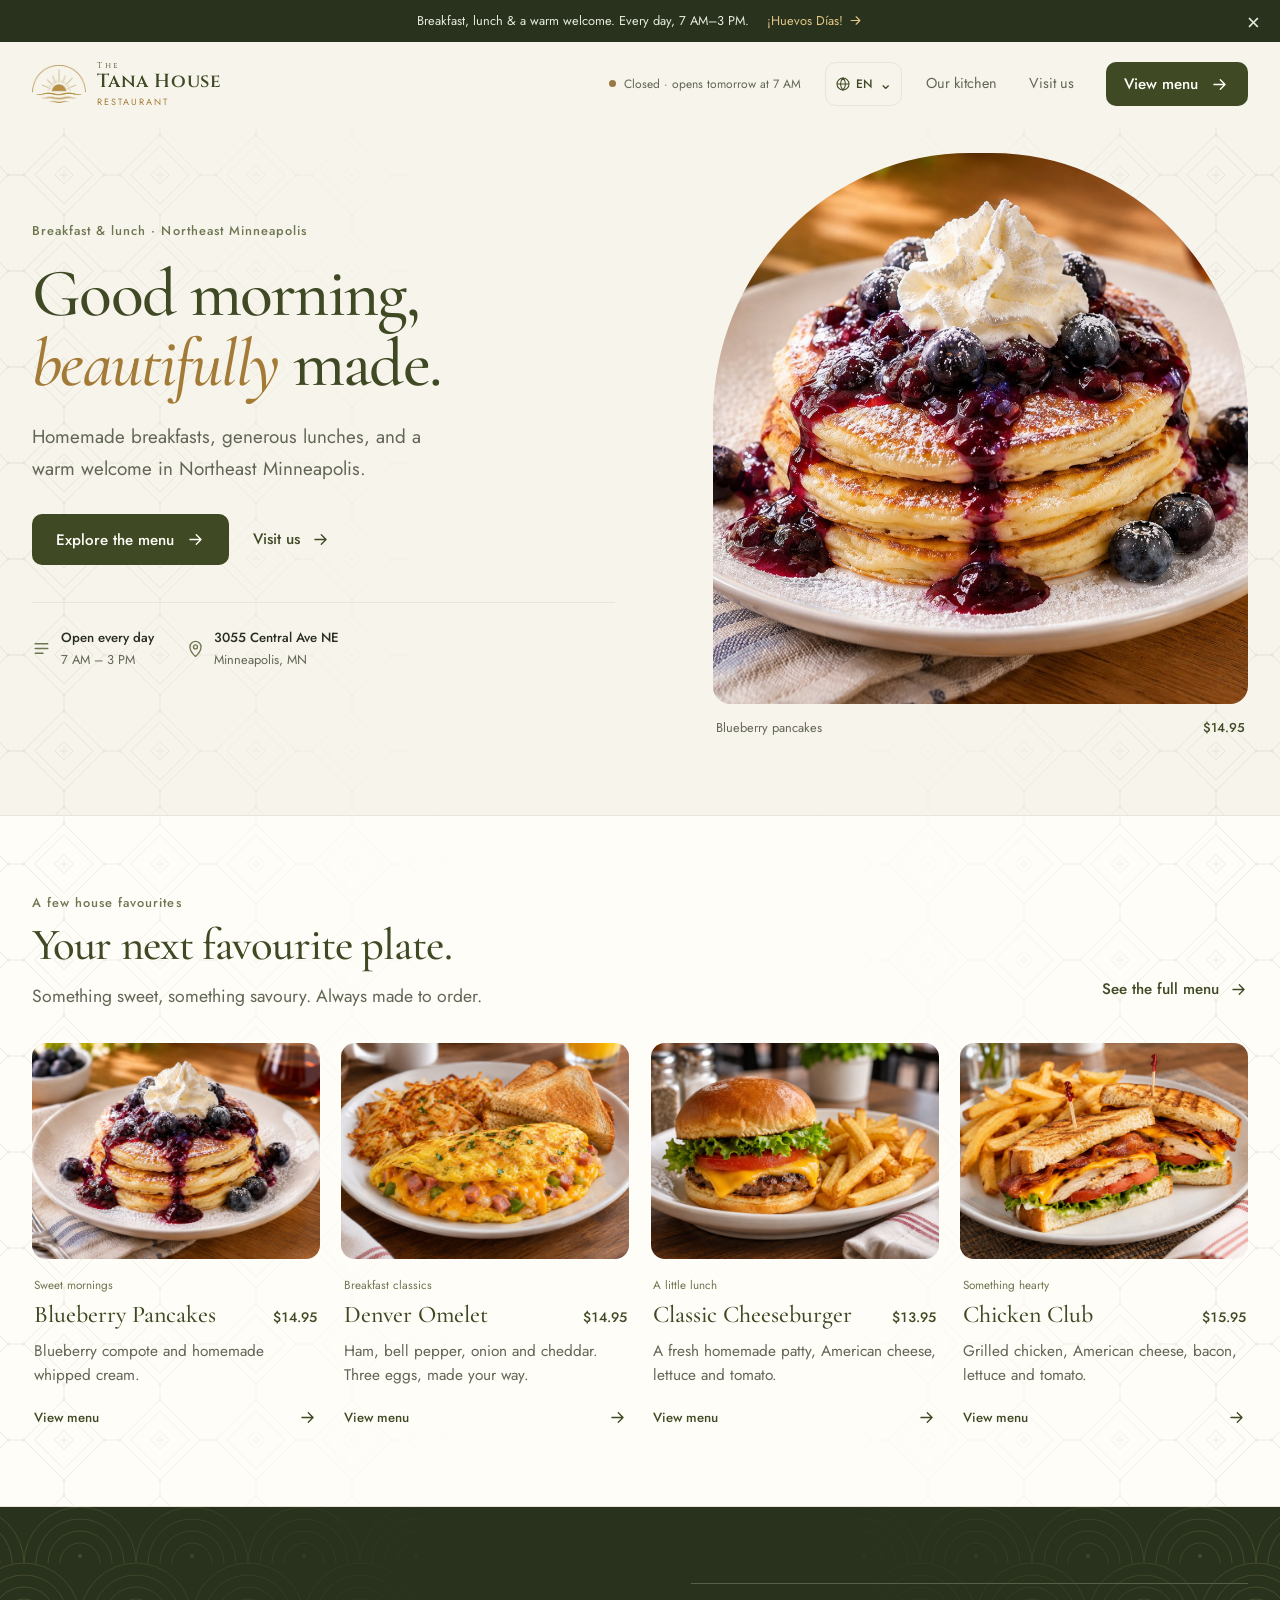
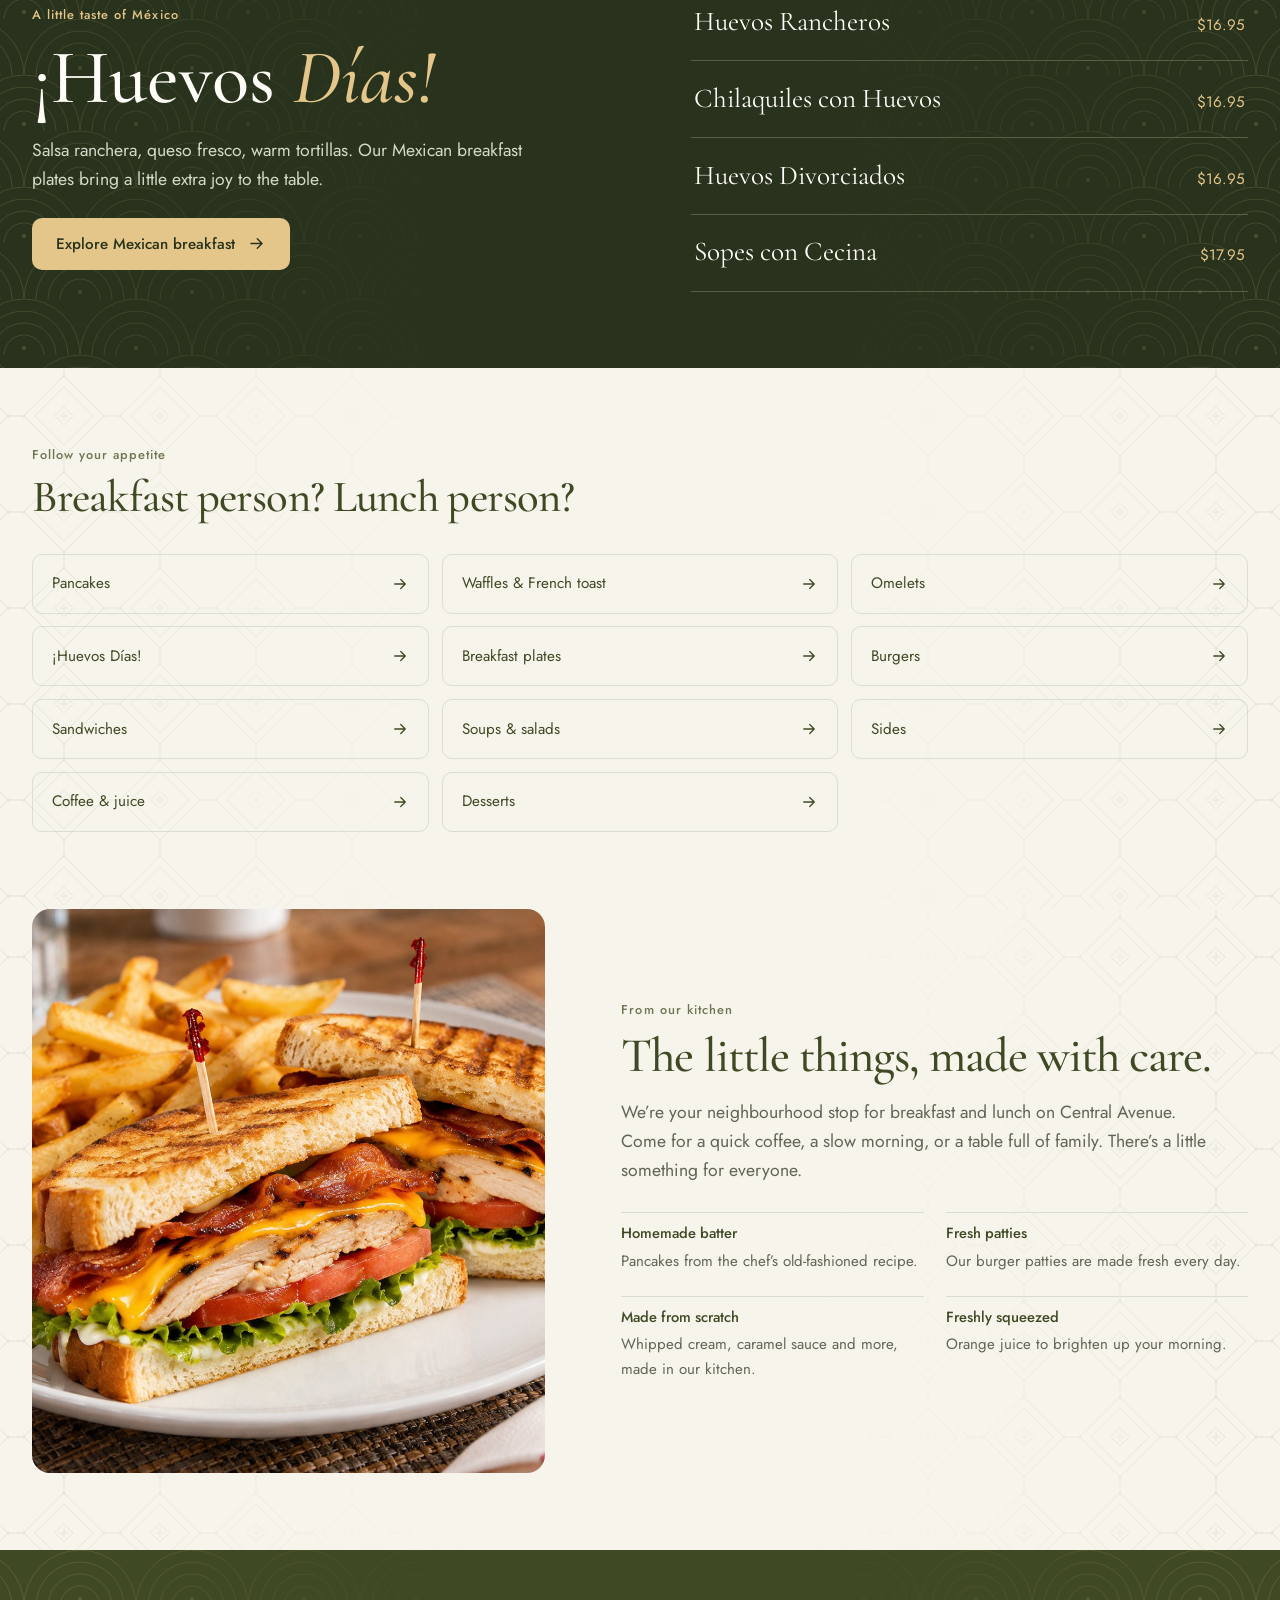
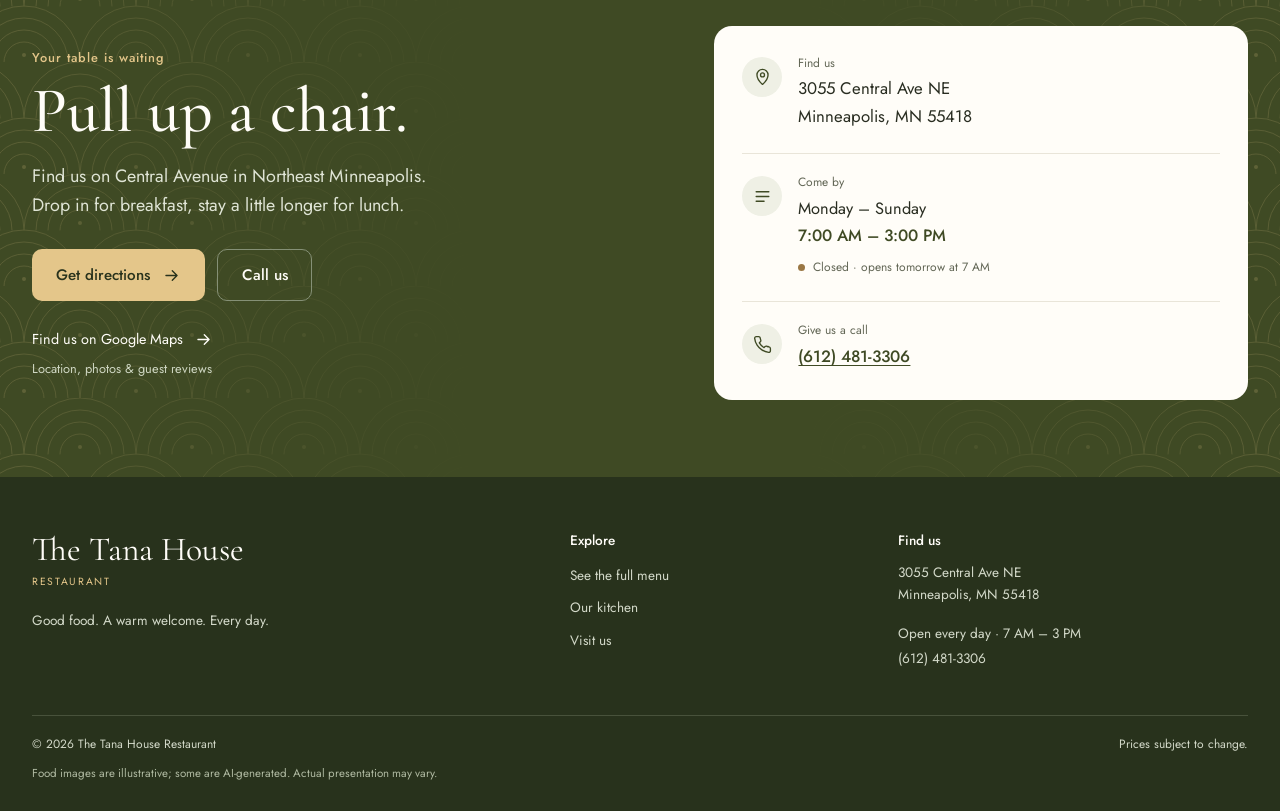
==== index.html @ eefc1eab "Initial TANA House website" ====
<!DOCTYPE html>
<html lang="en">
<head>
  <meta charset="UTF-8">
  <meta name="viewport" content="width=device-width, initial-scale=1, viewport-fit=cover">
  <title>The Tana House | Restaurant — Breakfast &amp; Lunch</title>
  <meta name="description" content="The Tana House is a breakfast and lunch restaurant at 3055 Central Ave NE, Minneapolis, open daily 7 AM–3 PM: classic pancakes, omelets, Mexican breakfast, handcrafted burgers, sandwiches, soups and desserts.">
  <meta name="theme-color" content="#3F4A24">
  <link rel="icon" href="assets/img/logo-emblem.png" type="image/png">
  <link rel="preconnect" href="https://fonts.googleapis.com">
  <link rel="preconnect" href="https://fonts.gstatic.com" crossorigin>
  <link href="https://fonts.googleapis.com/css2?family=Cinzel:wght@500;600&family=Cormorant+Garamond:ital,wght@0,500;0,600;1,500&family=Jost:wght@400;500;600&family=Noto+Sans+Ethiopic:wght@400;500;600&family=Noto+Serif+Ethiopic:wght@500;600&display=swap" rel="stylesheet">
  <link rel="stylesheet" href="assets/css/styles.css">
  <link rel="stylesheet" href="assets/css/languages.css">
  <link rel="stylesheet" href="assets/css/responsive.css">
  <link rel="alternate" hreflang="en" href="index.html">
  <link rel="alternate" hreflang="es" href="index-es.html">
  <link rel="alternate" hreflang="am" href="index-am.html">
  <link rel="alternate" hreflang="so" href="index-so.html">
  <link rel="alternate" hreflang="vi" href="index-vi.html">
  <link rel="alternate" hreflang="x-default" href="index.html">
  <script type="application/ld+json">
{
 "@context": "https://schema.org",
 "@type": "Restaurant",
 "name": "The Tana House",
 "description": "Breakfast and lunch restaurant in Northeast Minneapolis: pancakes, omelets, Mexican breakfast, burgers, sandwiches, soups and desserts.",
 "address": {
  "@type": "PostalAddress",
  "streetAddress": "3055 Central Ave NE",
  "addressLocality": "Minneapolis",
  "addressRegion": "MN",
  "postalCode": "55418",
  "addressCountry": "US"
 },
 "openingHoursSpecification": [
  {
   "@type": "OpeningHoursSpecification",
   "dayOfWeek": [
    "Monday",
    "Tuesday",
    "Wednesday",
    "Thursday",
    "Friday",
    "Saturday",
    "Sunday"
   ],
   "opens": "07:00",
   "closes": "15:00"
  }
 ],
 "servesCuisine": [
  "Breakfast",
  "Brunch",
  "American",
  "Mexican"
 ],
 "priceRange": "$$",
 "telephone": "+16124813306",
 "hasMenu": "menu.html",
 "image": "assets/img/logo.png"
}
  </script>
</head>
<body>
  <a class="skip-link" href="#main">Skip to content</a>
  <div class="special-banner" hidden><span class="special-text"></span><a href="menu.html#huevos">¡Huevos Días! <svg viewBox="0 0 24 24" fill="none" stroke="currentColor" stroke-width="1.7" stroke-linecap="round" stroke-linejoin="round" aria-hidden="true"><path d="M5 12h14M13 6l6 6-6 6"/></svg></a><button class="special-close" type="button" aria-label="Dismiss announcement">×</button></div>
  <header class="site-header">
    <nav class="nav wrap" aria-label="Main navigation">
      <a class="brand" href="index.html" aria-label="The Tana House — home">
        <img src="assets/img/logo-emblem.png" alt="" width="62" height="43">
        <span class="brand-text"><span class="brand-the">The</span><span class="brand-name">Tana House</span><span class="brand-sub">Restaurant</span></span>
      </a>
      <span class="open-status nav-status" hidden><i aria-hidden="true"></i><span class="open-text"></span></span>
      <details class="language-picker"><summary aria-label="Choose language"><svg viewBox="0 0 24 24" fill="none" stroke="currentColor" stroke-width="1.6" aria-hidden="true"><circle cx="12" cy="12" r="9"/><path d="M3 12h18M12 3c5 5 5 13 0 18-5-5-5-13 0-18z"/></svg><span>EN</span><span class="language-chevron" aria-hidden="true">⌄</span></summary><div class="language-options"><a class="lang-switch" href="index.html" lang="en" hreflang="en" aria-current="page">English<span aria-hidden="true">✓</span></a><a class="lang-switch" href="index-es.html" lang="es" hreflang="es">Español</a><a class="lang-switch" href="index-am.html" lang="am" hreflang="am">አማርኛ</a><a class="lang-switch" href="index-so.html" lang="so" hreflang="so">Soomaali</a><a class="lang-switch" href="index-vi.html" lang="vi" hreflang="vi">Tiếng Việt</a></div></details>
      <button class="nav-toggle" type="button" aria-label="Open navigation" aria-expanded="false" aria-controls="nav-links"><span></span><span></span><span></span></button>
      <ul class="nav-links" id="nav-links">
        <li><a href="index.html#story">Our kitchen</a></li>
        <li><a href="index.html#visit">Visit us</a></li>
        <li><a class="btn btn-primary" href="menu.html">View menu <svg viewBox="0 0 24 24" fill="none" stroke="currentColor" stroke-width="1.7" stroke-linecap="round" stroke-linejoin="round" aria-hidden="true"><path d="M5 12h14M13 6l6 6-6 6"/></svg></a></li>
      </ul>
    </nav>
  </header>

  <main id="main">
    <section class="hero">
      <div class="wrap hero-grid">
        <div class="hero-copy">
          <span class="eyebrow">Breakfast &amp; lunch · Northeast Minneapolis</span>
          <h1><span data-time-greeting>Good morning</span>, <em>beautifully</em> made.</h1>
          <p class="hero-lead">Homemade breakfasts, generous lunches, and a warm welcome in Northeast Minneapolis.</p>
          <div class="hero-actions"><a class="btn btn-primary" href="menu.html">Explore the menu <svg viewBox="0 0 24 24" fill="none" stroke="currentColor" stroke-width="1.7" stroke-linecap="round" stroke-linejoin="round" aria-hidden="true"><path d="M5 12h14M13 6l6 6-6 6"/></svg></a><a class="text-link" href="#visit">Visit us <svg viewBox="0 0 24 24" fill="none" stroke="currentColor" stroke-width="1.7" stroke-linecap="round" stroke-linejoin="round" aria-hidden="true"><path d="M5 12h14M13 6l6 6-6 6"/></svg></a></div>
          <div class="hero-meta"><div><svg viewBox="0 0 24 24" fill="none" stroke="currentColor" stroke-width="1.7" stroke-linecap="round" stroke-linejoin="round" aria-hidden="true"><path d="M4 6h16M4 12h16M4 18h10"/></svg><p><strong>Open every day</strong><span>7 AM – 3 PM</span></p></div><div><svg viewBox="0 0 24 24" fill="none" stroke="currentColor" stroke-width="1.7" stroke-linecap="round" stroke-linejoin="round" aria-hidden="true"><path d="M12 22s-7-6.2-7-12a7 7 0 0 1 14 0c0 5.8-7 12-7 12z"/><circle cx="12" cy="10" r="2.5"/></svg><p><strong>3055 Central Ave NE</strong><span>Minneapolis, MN</span></p></div></div>
        </div>
        <figure class="hero-art"><div class="photo arch"><img src="assets/img/photos/hero.jpg" alt="Blueberry pancakes with compote and whipped cream" width="1400" height="1050" fetchpriority="high" decoding="async"></div><figcaption><span>Blueberry pancakes</span><span>$14.95</span></figcaption></figure>
      </div>
    </section>

    <section class="section favourites" id="favourites">
      <div class="wrap">
        <div class="section-heading"><div><span class="eyebrow">A few house favourites</span><h2>Your next favourite plate.</h2><p>Something sweet, something savoury. Always made to order.</p></div><a class="text-link" href="menu.html">See the full menu <svg viewBox="0 0 24 24" fill="none" stroke="currentColor" stroke-width="1.7" stroke-linecap="round" stroke-linejoin="round" aria-hidden="true"><path d="M5 12h14M13 6l6 6-6 6"/></svg></a></div>
        <div class="fav-grid">
          <a class="fav-card" href="menu.html#pancakes">
            <div class="photo"><img src="assets/img/photos/pancakes.jpg" alt="Blueberry Pancakes" width="1400" height="1050" loading="lazy" decoding="async"></div>
            <div class="fav-body"><span class="card-label">Sweet mornings</span><div class="fav-title"><h3>Blueberry Pancakes</h3><span class="price">$14.95</span></div><p>Blueberry compote and homemade whipped cream.</p><span class="card-link">View menu <svg viewBox="0 0 24 24" fill="none" stroke="currentColor" stroke-width="1.7" stroke-linecap="round" stroke-linejoin="round" aria-hidden="true"><path d="M5 12h14M13 6l6 6-6 6"/></svg></span></div>
          </a>
          <a class="fav-card" href="menu.html#omelets">
            <div class="photo"><img src="assets/img/photos/omelets.jpg" alt="Denver Omelet" width="1400" height="1050" loading="lazy" decoding="async"></div>
            <div class="fav-body"><span class="card-label">Breakfast classics</span><div class="fav-title"><h3>Denver Omelet</h3><span class="price">$14.95</span></div><p>Ham, bell pepper, onion and cheddar. Three eggs, made your way.</p><span class="card-link">View menu <svg viewBox="0 0 24 24" fill="none" stroke="currentColor" stroke-width="1.7" stroke-linecap="round" stroke-linejoin="round" aria-hidden="true"><path d="M5 12h14M13 6l6 6-6 6"/></svg></span></div>
          </a>
          <a class="fav-card" href="menu.html#burgers">
            <div class="photo"><img src="assets/img/photos/burgers.jpg" alt="Classic Cheeseburger" width="1400" height="1050" loading="lazy" decoding="async"></div>
            <div class="fav-body"><span class="card-label">A little lunch</span><div class="fav-title"><h3>Classic Cheeseburger</h3><span class="price">$13.95</span></div><p>A fresh homemade patty, American cheese, lettuce and tomato.</p><span class="card-link">View menu <svg viewBox="0 0 24 24" fill="none" stroke="currentColor" stroke-width="1.7" stroke-linecap="round" stroke-linejoin="round" aria-hidden="true"><path d="M5 12h14M13 6l6 6-6 6"/></svg></span></div>
          </a>
          <a class="fav-card" href="menu.html#sandwiches">
            <div class="photo"><img src="assets/img/photos/sandwiches.jpg" alt="Chicken Club" width="1400" height="1050" loading="lazy" decoding="async"></div>
            <div class="fav-body"><span class="card-label">Something hearty</span><div class="fav-title"><h3>Chicken Club</h3><span class="price">$15.95</span></div><p>Grilled chicken, American cheese, bacon, lettuce and tomato.</p><span class="card-link">View menu <svg viewBox="0 0 24 24" fill="none" stroke="currentColor" stroke-width="1.7" stroke-linecap="round" stroke-linejoin="round" aria-hidden="true"><path d="M5 12h14M13 6l6 6-6 6"/></svg></span></div>
          </a>
        </div>
      </div>
    </section>

    <section class="feature" aria-labelledby="mex-heading"><div class="wrap feature-grid">
      <div class="feature-copy"><span class="eyebrow">A little taste of México</span><h2 id="mex-heading">¡Huevos <em>Días!</em></h2><p>Salsa ranchera, queso fresco, warm tortillas. Our Mexican breakfast plates bring a little extra joy to the table.</p><a class="btn btn-gold" href="menu.html#huevos">Explore Mexican breakfast <svg viewBox="0 0 24 24" fill="none" stroke="currentColor" stroke-width="1.7" stroke-linecap="round" stroke-linejoin="round" aria-hidden="true"><path d="M5 12h14M13 6l6 6-6 6"/></svg></a></div>
      <ul class="feature-list"><li><a href="menu.html#huevos"><span>Huevos Rancheros</span><span>$16.95</span></a></li><li><a href="menu.html#huevos"><span>Chilaquiles con Huevos</span><span>$16.95</span></a></li><li><a href="menu.html#huevos"><span>Huevos Divorciados</span><span>$16.95</span></a></li><li><a href="menu.html#huevos"><span>Sopes con Cecina</span><span>$17.95</span></a></li></ul>
    </div></section>

    <section class="section categories"><div class="wrap"><div class="section-heading"><div><span class="eyebrow">Follow your appetite</span><h2>Breakfast person? Lunch person?</h2></div></div><div class="category-links">
          <a href="menu.html#pancakes">Pancakes <svg viewBox="0 0 24 24" fill="none" stroke="currentColor" stroke-width="1.7" stroke-linecap="round" stroke-linejoin="round" aria-hidden="true"><path d="M5 12h14M13 6l6 6-6 6"/></svg></a>
          <a href="menu.html#waffles">Waffles &amp; French toast <svg viewBox="0 0 24 24" fill="none" stroke="currentColor" stroke-width="1.7" stroke-linecap="round" stroke-linejoin="round" aria-hidden="true"><path d="M5 12h14M13 6l6 6-6 6"/></svg></a>
          <a href="menu.html#omelets">Omelets <svg viewBox="0 0 24 24" fill="none" stroke="currentColor" stroke-width="1.7" stroke-linecap="round" stroke-linejoin="round" aria-hidden="true"><path d="M5 12h14M13 6l6 6-6 6"/></svg></a>
          <a href="menu.html#huevos">¡Huevos Días! <svg viewBox="0 0 24 24" fill="none" stroke="currentColor" stroke-width="1.7" stroke-linecap="round" stroke-linejoin="round" aria-hidden="true"><path d="M5 12h14M13 6l6 6-6 6"/></svg></a>
          <a href="menu.html#plates">Breakfast plates <svg viewBox="0 0 24 24" fill="none" stroke="currentColor" stroke-width="1.7" stroke-linecap="round" stroke-linejoin="round" aria-hidden="true"><path d="M5 12h14M13 6l6 6-6 6"/></svg></a>
          <a href="menu.html#burgers">Burgers <svg viewBox="0 0 24 24" fill="none" stroke="currentColor" stroke-width="1.7" stroke-linecap="round" stroke-linejoin="round" aria-hidden="true"><path d="M5 12h14M13 6l6 6-6 6"/></svg></a>
          <a href="menu.html#sandwiches">Sandwiches <svg viewBox="0 0 24 24" fill="none" stroke="currentColor" stroke-width="1.7" stroke-linecap="round" stroke-linejoin="round" aria-hidden="true"><path d="M5 12h14M13 6l6 6-6 6"/></svg></a>
          <a href="menu.html#soups">Soups &amp; salads <svg viewBox="0 0 24 24" fill="none" stroke="currentColor" stroke-width="1.7" stroke-linecap="round" stroke-linejoin="round" aria-hidden="true"><path d="M5 12h14M13 6l6 6-6 6"/></svg></a>
          <a href="menu.html#sides">Sides <svg viewBox="0 0 24 24" fill="none" stroke="currentColor" stroke-width="1.7" stroke-linecap="round" stroke-linejoin="round" aria-hidden="true"><path d="M5 12h14M13 6l6 6-6 6"/></svg></a>
          <a href="menu.html#drinks">Coffee &amp; juice <svg viewBox="0 0 24 24" fill="none" stroke="currentColor" stroke-width="1.7" stroke-linecap="round" stroke-linejoin="round" aria-hidden="true"><path d="M5 12h14M13 6l6 6-6 6"/></svg></a>
          <a href="menu.html#desserts">Desserts <svg viewBox="0 0 24 24" fill="none" stroke="currentColor" stroke-width="1.7" stroke-linecap="round" stroke-linejoin="round" aria-hidden="true"><path d="M5 12h14M13 6l6 6-6 6"/></svg></a>
    </div></div></section>

    <section class="section story-section" id="story"><div class="wrap story-grid">
      <div class="story-art photo"><img src="assets/img/photos/sandwiches.jpg" alt="Grilled chicken club sandwich with bacon, lettuce and tomato" width="1400" height="1050" loading="lazy" decoding="async"></div>
      <div class="story"><span class="eyebrow">From our kitchen</span><h2>The little things, made with care.</h2><p class="story-lead">We’re your neighbourhood stop for breakfast and lunch on Central Avenue. Come for a quick coffee, a slow morning, or a table full of family. There’s a little something for everyone.</p><div class="story-points"><div><h3>Homemade batter</h3><p>Pancakes from the chef’s old-fashioned recipe.</p></div>
<div><h3>Fresh patties</h3><p>Our burger patties are made fresh every day.</p></div>
<div><h3>Made from scratch</h3><p>Whipped cream, caramel sauce and more, made in our kitchen.</p></div>
<div><h3>Freshly squeezed</h3><p>Orange juice to brighten up your morning.</p></div></div></div>
    </div></section>

    <section class="section" data-restaurant-gallery hidden><div class="wrap"><div class="section-heading"><div><span class="eyebrow">A look around</span><h2>Make yourself at home.</h2></div></div><div class="gallery-grid" data-gallery-items></div></div></section>
    <section class="section guest-reviews" data-guest-reviews hidden><div class="wrap"><div class="section-heading"><div><span class="eyebrow">Around the table</span><h2>A few words from our guests.</h2></div></div><div class="review-grid" data-review-items></div></div></section>

    <section class="section visit" id="visit"><div class="wrap visit-grid">
      <div class="visit-copy"><span class="eyebrow">Your table is waiting</span><h2>Pull up a chair.</h2><p class="visit-lead">Find us on Central Avenue in Northeast Minneapolis. Drop in for breakfast, stay a little longer for lunch.</p><div class="hero-actions"><a class="btn btn-gold" href="https://www.google.com/maps/search/?api=1&amp;query=The+Tana+House+3055+Central+Ave+NE+Minneapolis+MN+55418" target="_blank" rel="noopener">Get directions <svg viewBox="0 0 24 24" fill="none" stroke="currentColor" stroke-width="1.7" stroke-linecap="round" stroke-linejoin="round" aria-hidden="true"><path d="M5 12h14M13 6l6 6-6 6"/></svg></a><a class="btn btn-light" href="tel:+16124813306">Call us</a></div><a class="map-link" href="https://www.google.com/maps/search/?api=1&amp;query=The+Tana+House+3055+Central+Ave+NE+Minneapolis+MN+55418" target="_blank" rel="noopener">Find us on Google Maps <svg viewBox="0 0 24 24" fill="none" stroke="currentColor" stroke-width="1.7" stroke-linecap="round" stroke-linejoin="round" aria-hidden="true"><path d="M5 12h14M13 6l6 6-6 6"/></svg><span>Location, photos &amp; guest reviews</span></a></div>
      <div class="visit-card"><div><span class="detail-icon"><svg viewBox="0 0 24 24" fill="none" stroke="currentColor" stroke-width="1.7" stroke-linecap="round" stroke-linejoin="round" aria-hidden="true"><path d="M12 22s-7-6.2-7-12a7 7 0 0 1 14 0c0 5.8-7 12-7 12z"/><circle cx="12" cy="10" r="2.5"/></svg></span><div><h3>Find us</h3><address>3055 Central Ave NE<br>Minneapolis, MN 55418</address></div></div><div><span class="detail-icon"><svg viewBox="0 0 24 24" fill="none" stroke="currentColor" stroke-width="1.7" stroke-linecap="round" stroke-linejoin="round" aria-hidden="true"><path d="M4 6h16M4 12h16M4 18h10"/></svg></span><div><h3>Come by</h3><p>Monday – Sunday<br><strong>7:00 AM – 3:00 PM</strong></p><span class="open-status" hidden><i aria-hidden="true"></i><span class="open-text"></span></span></div></div><div><span class="detail-icon"><svg viewBox="0 0 24 24" fill="none" stroke="currentColor" stroke-width="1.7" stroke-linecap="round" stroke-linejoin="round" aria-hidden="true"><path d="M22 16.9v3a2 2 0 0 1-2.2 2 19.8 19.8 0 0 1-8.6-3.1 19.5 19.5 0 0 1-6-6A19.8 19.8 0 0 1 2.1 4.2 2 2 0 0 1 4.1 2h3a2 2 0 0 1 2 1.7c.1 1 .4 1.9.7 2.8a2 2 0 0 1-.5 2.1L8 9.9a16 16 0 0 0 6 6l1.3-1.3a2 2 0 0 1 2.1-.4c.9.3 1.8.6 2.8.7a2 2 0 0 1 1.7 2z"/></svg></span><div><h3>Give us a call</h3><a href="tel:+16124813306">(612) 481-3306</a></div></div></div>
    </div></section>
  </main>

  <footer class="site-footer">
    <div class="wrap footer-grid">
      <div><a class="footer-brand" href="index.html">The Tana House<span>Restaurant</span></a><p>Good food. A warm welcome. Every day.</p></div>
      <div><h2>Explore</h2><ul><li><a href="menu.html">See the full menu</a></li><li><a href="index.html#story">Our kitchen</a></li><li><a href="index.html#visit">Visit us</a></li></ul></div>
      <div><h2>Find us</h2><address><a href="https://www.google.com/maps/search/?api=1&amp;query=The+Tana+House+3055+Central+Ave+NE+Minneapolis+MN+55418" target="_blank" rel="noopener">3055 Central Ave NE<br>Minneapolis, MN 55418</a></address><p>Open every day · 7 AM – 3 PM</p><a href="tel:+16124813306">(612) 481-3306</a></div>
    </div>
    <div class="wrap footer-bottom"><span>&copy; <span id="year">2026</span> The Tana House Restaurant</span><span>Prices subject to change.</span></div>
    <p class="wrap credits">Food images are illustrative; some are AI-generated. Actual presentation may vary.</p>
  </footer>
  <nav class="actionbar" aria-label="Quick actions">
    <a href="menu.html" class="ab-menu"><svg viewBox="0 0 24 24" fill="none" stroke="currentColor" stroke-width="1.7" stroke-linecap="round" stroke-linejoin="round" aria-hidden="true"><path d="M4 6h16M4 12h16M4 18h10"/></svg>Menu</a>
    <a href="https://www.google.com/maps/search/?api=1&amp;query=The+Tana+House+3055+Central+Ave+NE+Minneapolis+MN+55418" target="_blank" rel="noopener"><svg viewBox="0 0 24 24" fill="none" stroke="currentColor" stroke-width="1.7" stroke-linecap="round" stroke-linejoin="round" aria-hidden="true"><path d="M12 22s-7-6.2-7-12a7 7 0 0 1 14 0c0 5.8-7 12-7 12z"/><circle cx="12" cy="10" r="2.5"/></svg>Directions</a>
    <a href="tel:+16124813306"><svg viewBox="0 0 24 24" fill="none" stroke="currentColor" stroke-width="1.7" stroke-linecap="round" stroke-linejoin="round" aria-hidden="true"><path d="M22 16.9v3a2 2 0 0 1-2.2 2 19.8 19.8 0 0 1-8.6-3.1 19.5 19.5 0 0 1-6-6A19.8 19.8 0 0 1 2.1 4.2 2 2 0 0 1 4.1 2h3a2 2 0 0 1 2 1.7c.1 1 .4 1.9.7 2.8a2 2 0 0 1-.5 2.1L8 9.9a16 16 0 0 0 6 6l1.3-1.3a2 2 0 0 1 2.1-.4c.9.3 1.8.6 2.8.7a2 2 0 0 1 1.7 2z"/></svg>Call</a>
  </nav>
  <script src="assets/js/content.js"></script>
  <script src="assets/js/languages.js"></script>
  <script src="assets/js/main.js"></script>
  <script src="assets/js/motion.js"></script>
</body>
</html>
---- assets/css/styles.css ----
/* The Tana House — warm cream, olive, and a little antique gold. */
:root {
  --cream: #F7F4EC;
  --paper: #FFFDF8;
  --linen: #E9E5D9;
  --olive: #3F4A24;
  --olive-deep: #28321C;
  --olive-soft: #6E7651;
  --gold: #A47B36;
  --gold-light: #E4C68A;
  --ink: #292D21;
  --ink-soft: #626655;
  --radius: 18px;
  --wordmark: "Cinzel", Georgia, serif;
  --display: "Cormorant Garamond", Garamond, Georgia, serif;
  --body: "Jost", "Avenir Next", "Segoe UI", sans-serif;
  --wrap: min(1240px, 100% - 4rem);
  --header-height: 84px;
}

*,
*::before,
*::after {
  box-sizing: border-box;
}

html {
  scroll-behavior: smooth;
  scroll-padding-top: calc(var(--header-height) + 80px);
}

body {
  margin: 0;
  background: var(--cream);
  color: var(--ink);
  font: 400 1.025rem/1.65 var(--body);
  -webkit-font-smoothing: antialiased;
}

[hidden] {
  display: none !important;
}

img {
  display: block;
  max-width: 100%;
  height: auto;
}

a {
  color: inherit;
  text-underline-offset: .2em;
}

button,
input {
  font: inherit;
}

button,
a,
input {
  -webkit-tap-highlight-color: transparent;
}

button {
  cursor: pointer;
}

button,
input,
a {
  touch-action: manipulation;
}

:focus-visible {
  outline: 3px solid var(--gold);
  outline-offset: 5px;
}

h1,
h2,
h3,
p,
figure {
  margin: 0;
}

h1,
h2,
h3 {
  font-family: var(--display);
  font-weight: 500;
  line-height: 1.08;
}

h1,
h2 {
  text-wrap: balance;
}

p {
  text-wrap: pretty;
}

svg {
  flex-shrink: 0;
}

.wrap {
  width: var(--wrap);
  margin-inline: auto;
}

.skip-link {
  position: fixed;
  top: .8rem;
  left: 1rem;
  transform: translateY(-160%);
  padding: .7rem 1rem;
  background: var(--olive);
  color: white;
  border-radius: 8px;
  z-index: 100;
}

.skip-link:focus {
  transform: none;
}

.eyebrow {
  display: block;
  color: var(--olive-soft);
  font-size: .8rem;
  font-weight: 500;
  letter-spacing: .08em;
  line-height: 1.5;
}

.text-link {
  display: inline-flex;
  align-items: center;
  gap: .65rem;
  min-height: 44px;
  color: var(--olive);
  font-size: .95rem;
  font-weight: 500;
  text-decoration: none;
}

.text-link:hover {
  text-decoration: underline;
}

.text-link svg,
.btn svg,
.card-link svg,
.map-link svg {
  width: 19px;
  height: 19px;
}

/* Buttons and navigation */
.btn {
  display: inline-flex;
  align-items: center;
  justify-content: center;
  gap: .75rem;
  min-height: 50px;
  padding: .85rem 1.45rem;
  border: 1px solid transparent;
  border-radius: 10px;
  font-size: .95rem;
  font-weight: 500;
  line-height: 1.45;
  text-decoration: none;
  transition: background .2s, border-color .2s, transform .2s;
}

.btn:hover {
  transform: translateY(-2px);
}

.btn-primary {
  color: var(--paper);
  background: var(--olive);
}

.btn-primary:hover {
  background: var(--olive-deep);
}

.btn-ghost {
  color: var(--olive);
  background: transparent;
  border-color: var(--olive);
}

.btn-ghost:hover {
  background: var(--linen);
}

.btn-gold {
  background: var(--gold-light);
  color: var(--olive-deep);
}

.btn-gold:hover {
  background: #EED7AD;
}

.btn-light {
  color: var(--paper);
  border-color: #859076;
  background: transparent;
}

.btn-light:hover {
  background: #3B482D;
}

.special-banner {
  position: relative;
  display: flex;
  justify-content: center;
  align-items: center;
  gap: 1.1rem;
  padding: .55rem 3.25rem;
  min-height: 42px;
  background: var(--olive-deep);
  color: #E7EBDE;
  text-align: center;
  font-size: .8rem;
}

.special-banner a {
  display: inline-flex;
  align-items: center;
  gap: .35rem;
  color: var(--gold-light);
  text-decoration: none;
  white-space: nowrap;
}

.special-banner a:hover {
  text-decoration: underline;
}

.special-banner svg {
  width: 15px;
  height: 15px;
}

.special-close {
  position: absolute;
  right: .3rem;
  top: 50%;
  transform: translateY(-50%);
  width: 44px;
  height: 44px;
  color: #E7EBDE;
  background: transparent;
  border: 0;
  font-size: 1.35rem;
}

.site-header {
  position: sticky;
  top: 0;
  z-index: 50;
  background: var(--cream);
  border-bottom: 1px solid transparent;
  transition: border-color .2s, box-shadow .2s;
}

.site-header.scrolled {
  border-color: var(--linen);
  box-shadow: 0 6px 18px rgb(40 50 28 / 3%);
}

.nav {
  display: flex;
  align-items: center;
  gap: 1.5rem;
  height: var(--header-height);
}

.brand {
  display: flex;
  align-items: center;
  gap: .7rem;
  text-decoration: none;
  color: var(--olive);
  flex-shrink: 0;
}

.brand img {
  width: 54px;
}

.brand-text {
  display: flex;
  flex-direction: column;
  line-height: 1;
}

.brand-the {
  font-family: var(--wordmark);
  font-size: .52rem;
  letter-spacing: .3em;
}

.brand-name {
  margin: .2rem 0 .3rem;
  font-family: var(--wordmark);
  font-size: 1.18rem;
  font-weight: 600;
  letter-spacing: .035em;
}

.brand-sub {
  font-size: .57rem;
  letter-spacing: .22em;
  text-transform: uppercase;
  color: var(--gold);
}

.nav-status {
  margin-left: auto;
}

.lang-switch {
  display: grid;
  place-items: center;
  width: 44px;
  height: 44px;
  border: 1px solid var(--linen);
  border-radius: 50%;
  color: var(--olive);
  font-size: .8rem;
  font-weight: 500;
  text-decoration: none;
  flex-shrink: 0;
}

.lang-switch:hover {
  background: var(--linen);
}

.nav-links {
  display: flex;
  align-items: center;
  gap: 2rem;
  list-style: none;
  margin: 0;
  padding: 0;
}

.nav-links a:not(.btn) {
  display: flex;
  align-items: center;
  min-height: 44px;
  font-size: .9rem;
  text-decoration: none;
  color: var(--ink-soft);
}

.nav-links a:not(.btn):hover {
  color: var(--olive);
  text-decoration: underline;
}

.nav-links .btn {
  min-height: 44px;
  padding: .6rem 1.1rem;
}

.nav-toggle {
  display: none;
  width: 44px;
  height: 44px;
  padding: 10px;
  border: 1px solid var(--linen);
  border-radius: 10px;
  background: transparent;
}

.nav-toggle span {
  display: block;
  height: 1.5px;
  background: var(--olive);
  margin: 5px 0;
  transition: transform .2s, opacity .2s;
}

.open-status {
  display: inline-flex;
  align-items: center;
  gap: .5rem;
  color: var(--ink-soft);
  font-size: .75rem;
  line-height: 1.4;
}

.open-status i {
  display: block;
  width: 7px;
  height: 7px;
  background: #9A7744;
  border-radius: 50%;
  flex-shrink: 0;
}

.open-status.is-open i {
  background: #5D7A37;
}

/* A clear first screen, without a loading overlay. */
.hero {
  padding: clamp(1rem, 2vw, 1.75rem) 0 clamp(3.5rem, 6vw, 5.5rem);
}

.hero-grid {
  display: grid;
  grid-template-columns: 1.05fr 1fr;
  gap: clamp(2.5rem, 6vw, 6rem);
  align-items: center;
}

.hero h1 {
  margin: 1.1rem 0 1.4rem;
  color: var(--olive);
  font-size: clamp(2.75rem, 5.3vw, 5.15rem);
  line-height: 1.04;
  letter-spacing: -.025em;
}

.hero h1 em {
  color: var(--gold);
  font-weight: 500;
}

.hero-lead {
  max-width: 39ch;
  color: var(--ink-soft);
  font-size: 1.18rem;
  line-height: 1.7;
}

.hero-actions {
  display: flex;
  align-items: center;
  flex-wrap: wrap;
  gap: 1.5rem;
  margin-top: 1.8rem;
}

.hero-meta {
  display: flex;
  flex-wrap: wrap;
  gap: 1.4rem 2rem;
  margin-top: 2.3rem;
  padding-top: 1.5rem;
  border-top: 1px solid var(--linen);
}

.hero-meta>div {
  display: flex;
  gap: .6rem;
  align-items: center;
}

.hero-meta svg {
  width: 19px;
  height: 19px;
  color: var(--olive-soft);
}

.hero-meta strong {
  display: block;
  font-weight: 500;
  font-size: .83rem;
}

.hero-meta span {
  display: block;
  color: var(--ink-soft);
  font-size: .8rem;
}

.hero-art {
  width: 100%;
  max-width: 535px;
  justify-self: end;
}

.photo {
  overflow: hidden;
  border-radius: var(--radius);
  background: var(--linen);
}

.photo img {
  width: 100%;
  height: 100%;
  object-fit: cover;
}

.hero-art .photo {
  aspect-ratio: 1 / 1.03;
  border-radius: 48% 48% 18px 18px;
}

.hero-art img {
  object-position: 50% 50%;
}

.hero-art figcaption {
  display: flex;
  justify-content: space-between;
  gap: 1rem;
  padding: .85rem .2rem 0;
  font-size: .8rem;
  color: var(--ink-soft);
}

.hero-art figcaption span:last-child {
  color: var(--olive);
  font-weight: 500;
}

/* Food and category browsing */
.section {
  padding: clamp(3.5rem, 6vw, 5.75rem) 0;
}

/* Quiet woven details at the edges, with clear space behind the copy. */
:where(.hero, .menu-hero, main > .section, main > .feature, .menu-section, .menu-cta) {
  --section-pattern: url("../img/section-weave.svg");
  --section-pattern-size: 96px;
  --section-pattern-opacity: .16;
  position: relative;
  isolation: isolate;
}

:where(.hero, .menu-hero, main > .section, main > .feature, .menu-section, .menu-cta)::before {
  content: "";
  position: absolute;
  inset: 0;
  z-index: -1;
  border-radius: inherit;
  background-image: var(--section-pattern);
  background-size: var(--section-pattern-size);
  background-position: center top;
  opacity: var(--section-pattern-opacity);
  -webkit-mask-image: linear-gradient(90deg, #000, transparent 38%, transparent 62%, #000);
  mask-image: linear-gradient(90deg, #000, transparent 38%, transparent 62%, #000);
  pointer-events: none;
}

:where(.feature, .visit, .menu-section.mex, .menu-cta) {
  --section-pattern: url("../img/section-arches.svg");
  --section-pattern-size: 112px;
  --section-pattern-opacity: .2;
}

.menu-section:not(.mex)::before {
  -webkit-mask-image: linear-gradient(180deg, #000, transparent 220px);
  mask-image: linear-gradient(180deg, #000, transparent 220px);
  opacity: .09;
}

@media (max-width: 640px) {
  :where(.hero, .menu-hero, main > .section, main > .feature, .menu-section, .menu-cta) {
    --section-pattern-size: 80px;
    --section-pattern-opacity: .13;
  }
}

@media print, (forced-colors: active) {
  :where(.hero, .menu-hero, main > .section, main > .feature, .menu-section, .menu-cta)::before {
    display: none;
  }
}

.favourites {
  background: var(--paper);
  border-block: 1px solid var(--linen);
}

.section-heading {
  display: flex;
  justify-content: space-between;
  align-items: end;
  gap: 1.5rem;
  margin-bottom: 2rem;
}

.section-heading h2 {
  margin-top: .55rem;
  color: var(--olive);
  font-size: clamp(2.2rem, 3.5vw, 3.3rem);
  letter-spacing: -.02em;
}

.section-heading p {
  margin-top: .8rem;
  color: var(--ink-soft);
  font-size: 1.1rem;
}

.section-heading>.text-link {
  flex-shrink: 0;
}

.fav-grid {
  display: grid;
  grid-template-columns: repeat(4, minmax(0, 1fr));
  gap: 1.35rem;
}

.fav-card {
  display: flex;
  flex-direction: column;
  min-width: 0;
  text-decoration: none;
}

.fav-card .photo {
  aspect-ratio: 4 / 3;
  border-radius: 14px;
}

.fav-card .photo img {
  transition: transform .35s ease;
}

.fav-card:hover .photo img {
  transform: scale(1.035);
}

.fav-body {
  display: flex;
  flex: 1;
  flex-direction: column;
  padding: 1.05rem .15rem 0;
}

.card-label {
  color: var(--olive-soft);
  font-size: .73rem;
}

.fav-title {
  display: flex;
  flex-wrap: wrap;
  align-items: baseline;
  gap: .45rem .75rem;
  margin-top: .35rem;
}

.fav-title h3 {
  flex: 1 1 150px;
  color: var(--olive);
  font-size: 1.5rem;
  line-height: 1.18;
}

.price {
  font-variant-numeric: tabular-nums;
  font-weight: 500;
}

.fav-title .price {
  color: var(--olive);
  font-size: .86rem;
}

.fav-body p {
  color: var(--ink-soft);
  font-size: .96rem;
  margin-top: .6rem;
  line-height: 1.6;
}

.card-link {
  display: flex;
  align-items: center;
  justify-content: space-between;
  gap: .75rem;
  margin-top: auto;
  padding-top: 1.2rem;
  color: var(--olive);
  font-size: .83rem;
  font-weight: 500;
}

.feature {
  background: var(--olive-deep);
  color: var(--paper);
}

.feature-grid {
  display: grid;
  grid-template-columns: 1fr 1fr;
  gap: clamp(3rem, 8vw, 8rem);
  align-items: center;
  padding-block: clamp(3.5rem, 6vw, 5.75rem);
}

.feature .eyebrow {
  color: var(--gold-light);
}

.feature h2 {
  margin: .8rem 0 1rem;
  font-size: clamp(3.5rem, 6vw, 5.5rem);
}

.feature h2 em {
  color: var(--gold-light);
}

.feature-copy p {
  max-width: 45ch;
  color: #D3D9C9;
  font-size: 1.1rem;
}

.feature-copy .btn {
  margin-top: 1.5rem;
}

.feature-list {
  margin: 0;
  padding: 0;
  list-style: none;
  border-top: 1px solid #566047;
}

.feature-list a {
  display: flex;
  align-items: baseline;
  justify-content: space-between;
  gap: 1rem;
  padding: 1.35rem .2rem;
  border-bottom: 1px solid #566047;
  text-decoration: none;
}

.feature-list a:hover {
  color: var(--gold-light);
}

.feature-list span:first-child {
  font-family: var(--display);
  font-size: 1.7rem;
  line-height: 1.2;
}

.feature-list span:last-child {
  color: var(--gold-light);
  font-size: .95rem;
  white-space: nowrap;
}

.category-links {
  display: grid;
  grid-template-columns: repeat(3, minmax(0, 1fr));
  gap: .8rem;
}

.category-links a {
  display: flex;
  justify-content: space-between;
  align-items: center;
  gap: .8rem;
  padding: 1rem 1.2rem;
  min-height: 60px;
  border: 1px solid #DBDFD0;
  border-radius: 10px;
  color: var(--olive);
  text-decoration: none;
  font-size: .95rem;
  transition: background .2s, border-color .2s;
}

.category-links a:hover {
  background: var(--paper);
  border-color: var(--olive-soft);
}

.category-links svg {
  width: 18px;
  height: 18px;
}

/* The kitchen, real venue photos, and attributed guest reviews. */
.story-section {
  padding-top: 0;
}

.story-grid {
  display: grid;
  grid-template-columns: .9fr 1.1fr;
  gap: clamp(2.5rem, 6vw, 6rem);
  align-items: center;
}

.story-art {
  aspect-ratio: 4 / 4.4;
}

.story h2 {
  margin: .65rem 0 1rem;
  color: var(--olive);
  font-size: clamp(2.3rem, 3.8vw, 3.5rem);
  letter-spacing: -.02em;
}

.story-lead {
  color: var(--ink-soft);
  max-width: 54ch;
  font-size: 1.1rem;
}

.story-points {
  display: grid;
  grid-template-columns: repeat(2, minmax(0, 1fr));
  gap: 1.4rem;
  margin-top: 1.7rem;
}

.story-points>div {
  padding-top: .8rem;
  border-top: 1px solid #DADDCE;
}

.story-points h3 {
  font-family: var(--body);
  color: var(--olive);
  font-size: .92rem;
  font-weight: 500;
}

.story-points p {
  margin-top: .4rem;
  color: var(--ink-soft);
  font-size: .94rem;
}

.gallery-grid,
.review-grid {
  display: grid;
  grid-template-columns: repeat(3, minmax(0, 1fr));
  gap: 1.25rem;
}

.gallery-grid figure {
  min-width: 0;
}

.gallery-grid .photo {
  aspect-ratio: 4 / 3;
}

.gallery-grid figcaption {
  color: var(--ink-soft);
  margin-top: .6rem;
  font-size: .9rem;
}

.guest-reviews {
  background: var(--paper);
}

.review-card {
  margin: 0;
  padding: 1.7rem;
  border: 1px solid var(--linen);
  border-radius: var(--radius);
}

.review-card p {
  font-family: var(--display);
  color: var(--olive);
  font-size: 1.6rem;
  line-height: 1.4;
}

.review-card footer {
  display: flex;
  flex-wrap: wrap;
  gap: .5rem 1rem;
  margin-top: 1.2rem;
  font-size: .85rem;
}

.review-card cite {
  font-style: normal;
  font-weight: 500;
}

.review-card a {
  color: var(--ink-soft);
}

/* A useful visit section and footer. */
.visit {
  background: var(--olive);
  color: var(--paper);
}

.visit-grid {
  display: grid;
  grid-template-columns: 1fr .9fr;
  gap: clamp(2.5rem, 7vw, 7rem);
  align-items: center;
}

.visit .eyebrow {
  color: var(--gold-light);
}

.visit h2 {
  margin: .6rem 0 1rem;
  font-size: clamp(3.1rem, 5vw, 4.6rem);
}

.visit-lead {
  color: #DFE4D5;
  max-width: 39ch;
  font-size: 1.12rem;
}

.visit .hero-actions {
  gap: .75rem;
}

.map-link {
  display: inline-flex;
  flex-wrap: wrap;
  align-items: center;
  gap: .4rem .7rem;
  min-height: 44px;
  margin-top: 1.7rem;
  color: var(--paper);
  font-size: .9rem;
  text-decoration: none;
}

.map-link:hover {
  text-decoration: underline;
}

.map-link span {
  flex-basis: 100%;
  color: #CFD7C3;
  font-size: .8rem;
}

.visit-card {
  padding: .5rem 1.75rem;
  background: var(--paper);
  color: var(--ink);
  border-radius: var(--radius);
}

.visit-card>div {
  display: flex;
  gap: 1rem;
  padding: 1.4rem 0;
}

.visit-card>div+div {
  border-top: 1px solid var(--linen);
}

.detail-icon {
  display: grid;
  place-items: center;
  align-self: start;
  width: 40px;
  height: 40px;
  border-radius: 50%;
  background: #EFF0E5;
  color: var(--olive);
  flex-shrink: 0;
}

.detail-icon svg {
  width: 19px;
  height: 19px;
}

.visit-card h3 {
  font-family: var(--body);
  font-size: .75rem;
  font-weight: 400;
  color: var(--ink-soft);
  margin-bottom: .35rem;
}

.visit-card address {
  font-style: normal;
  font-size: 1.05rem;
}

.visit-card strong {
  color: var(--olive);
  font-weight: 500;
}

.visit-card .open-status {
  margin-top: .6rem;
}

.visit-card a {
  color: var(--olive);
  font-weight: 500;
}

.site-footer {
  padding: 3.5rem 0 1.75rem;
  background: var(--olive-deep);
  color: #D3D9C9;
}

.footer-grid {
  display: grid;
  grid-template-columns: 1.4fr .8fr 1fr;
  gap: 3rem;
}

.footer-brand {
  display: inline-block;
  font-family: var(--display);
  font-size: 2.1rem;
  line-height: 1;
  color: var(--paper);
  text-decoration: none;
}

.footer-brand span {
  display: block;
  margin-top: .65rem;
  color: var(--gold-light);
  font-family: var(--body);
  font-size: .65rem;
  letter-spacing: .16em;
  text-transform: uppercase;
}

.footer-grid p {
  margin-top: 1rem;
  font-size: .85rem;
}

.footer-grid h2 {
  margin: 0 0 .8rem;
  font-family: var(--body);
  font-size: .85rem;
  font-weight: 500;
  color: var(--paper);
}

.footer-grid ul {
  margin: 0;
  padding: 0;
  list-style: none;
}

.footer-grid li {
  margin-block: .35rem;
}

.footer-grid a:not(.footer-brand),
.footer-grid address {
  font-size: .85rem;
  font-style: normal;
  text-decoration: none;
}

.footer-grid a:hover {
  color: var(--paper);
  text-decoration: underline;
}

.footer-bottom {
  display: flex;
  justify-content: space-between;
  flex-wrap: wrap;
  gap: .5rem 1.5rem;
  border-top: 1px solid #48523B;
  margin-top: 2.75rem;
  padding-top: 1.2rem;
  font-size: .75rem;
}

.credits {
  margin-top: .55rem;
  color: #AFB9A1;
  font-size: .72rem;
}

.actionbar {
  display: none;
}

/* The menu: clear prices, useful filters, and consistent image sizes. */
.menu-hero {
  padding: 3.5rem 0 2.5rem;
  text-align: center;
}

.menu-hero h1 {
  color: var(--olive);
  margin: .6rem 0 .9rem;
  font-size: clamp(3.4rem, 6vw, 5.2rem);
  letter-spacing: -.025em;
}

.menu-hero p {
  max-width: 52ch;
  color: var(--ink-soft);
  margin-inline: auto;
}

.menu-hero .menu-hours {
  margin-top: .65rem;
  font-size: .8rem;
  color: var(--olive-soft);
}

.menu-hero .menu-image-note {
  margin-top: .45rem;
  color: var(--ink-soft);
  font-size: .73rem;
}

.menu-search {
  display: block;
  max-width: 540px;
  position: relative;
  margin: 1.7rem auto 0;
}

.menu-search svg {
  position: absolute;
  left: 1rem;
  top: 50%;
  transform: translateY(-50%);
  width: 20px;
  height: 20px;
  color: var(--olive-soft);
}

.menu-search input {
  display: block;
  width: 100%;
  height: 54px;
  padding: .9rem 1rem .9rem 3rem;
  background: var(--paper);
  border: 1px solid #D5DACA;
  border-radius: 12px;
  color: var(--ink);
  font-size: 1rem;
}

.menu-search input::placeholder {
  color: var(--ink-soft);
  opacity: 1;
}

.menu-search input:focus {
  border-color: var(--olive);
}

.filters {
  display: flex;
  flex-wrap: wrap;
  justify-content: center;
  gap: .55rem;
  margin-top: 1rem;
}

.filter-chip {
  border: 1px solid #D5DACA;
  border-radius: 999px;
  background: transparent;
  color: var(--olive);
  min-height: 44px;
  padding: .5rem 1rem;
  font-size: .85rem;
  transition: color .2s, background .2s;
}

.filter-chip:hover {
  background: #EAEDDF;
}

.filter-chip[aria-pressed="true"] {
  border-color: var(--olive);
  background: var(--olive);
  color: var(--paper);
}

.filter-count {
  display: block;
  flex-basis: 100%;
  color: var(--ink-soft);
  min-height: 22px;
  margin-top: .2rem;
  font-size: .8rem;
}

.menu-tabs {
  position: sticky;
  top: var(--header-height);
  z-index: 40;
  background: var(--cream);
  border-block: 1px solid var(--linen);
}

.menu-tabs ul {
  display: flex;
  overflow-x: auto;
  gap: .3rem;
  list-style: none;
  padding: .6rem 0;
  scrollbar-width: thin;
  scrollbar-color: #B9C0AA transparent;
}

.menu-tabs li {
  flex-shrink: 0;
}

.menu-tabs a {
  display: block;
  padding: .65rem .9rem;
  min-height: 44px;
  border-radius: 8px;
  color: var(--ink-soft);
  font-size: .83rem;
  text-decoration: none;
  white-space: nowrap;
}

.menu-tabs a:hover {
  color: var(--olive);
  background: var(--linen);
}

.menu-tabs a.active {
  color: var(--paper);
  background: var(--olive);
}

.menu-section {
  padding: 3.5rem 0;
  scroll-margin-top: 0;
}

.menu-section+.menu-section {
  border-top: 1px solid var(--linen);
}

.menu-section-grid {
  display: grid;
  grid-template-columns: 285px minmax(0, 1fr);
  gap: clamp(2rem, 4vw, 4rem);
  align-items: start;
}

.menu-section-grid.no-art {
  grid-template-columns: minmax(0, 1fr);
}

.menu-section-art {
  position: sticky;
  top: calc(var(--header-height) + 95px);
}

.menu-section-art .photo {
  aspect-ratio: 4 / 4.7;
}

.menu-section-head h2 {
  margin-top: .45rem;
  font-size: clamp(2.3rem, 4vw, 3.25rem);
  color: var(--olive);
}

.menu-section-head .note {
  margin-top: .85rem;
  max-width: 65ch;
  color: var(--ink-soft);
  font-size: .97rem;
}

.menu-section-head .note b {
  font-weight: 500;
  color: var(--olive);
}

.items {
  display: grid;
  grid-template-columns: minmax(0, 1fr);
  gap: .85rem;
  margin-top: 1.5rem;
}

.item {
  display: flex;
  gap: 1rem;
  padding: 1.2rem;
  border: 1px solid var(--linen);
  border-radius: 14px;
  background: var(--paper);
  min-width: 0;
  align-items: start;
}

.item-thumb {
  width: 80px;
  height: 80px;
  object-fit: cover;
  border-radius: 10px;
  flex-shrink: 0;
  background: var(--linen);
}

.item-text {
  flex: 1;
  min-width: 0;
}

.item-top {
  display: flex;
  align-items: baseline;
  justify-content: space-between;
  flex-wrap: wrap;
  gap: .45rem 1rem;
}

.item h3 {
  flex: 1 1 170px;
  color: var(--olive);
  font-family: var(--body);
  font-size: 1rem;
  font-weight: 500;
  line-height: 1.4;
  overflow-wrap: anywhere;
}

.item .price {
  color: var(--olive);
  font-size: .95rem;
  line-height: 1.6;
  max-width: 100%;
}

.item .price small {
  color: var(--ink-soft);
  font-size: .73rem;
  font-weight: 400;
  margin-right: .2rem;
}

.item p {
  max-width: 62ch;
  margin-top: .5rem;
  font-size: .88rem;
  color: var(--ink-soft);
}

.no-art .items,
.items.compact {
  grid-template-columns: repeat(2, minmax(0, 1fr));
}

.toppings {
  margin-top: 1.25rem;
  background: #EEEFE3;
  border-radius: 14px;
  padding: 1.25rem;
}

.toppings h3 {
  color: var(--olive);
  font-family: var(--body);
  font-size: .9rem;
  font-weight: 500;
  margin-bottom: .8rem;
}

.chips {
  display: flex;
  flex-wrap: wrap;
  gap: .45rem;
}

.chips span {
  padding: .4rem .7rem;
  border: 1px solid #D6DBC9;
  border-radius: 7px;
  font-size: .8rem;
}

.menu-section.mex {
  background: var(--olive-deep);
  color: var(--paper);
}

.mex .eyebrow {
  color: var(--gold-light);
}

.mex .menu-section-head h2,
.mex .item h3,
.mex .menu-section-head .note b {
  color: var(--paper);
}

.mex .menu-section-head .note,
.mex .item p {
  color: #D7DECD;
}

.mex .item {
  background: #344028;
  border-color: #526044;
}

.mex .item .price {
  color: var(--gold-light);
}

.mex .item .price small {
  color: #D7DECD;
}

.section-empty,
.item.hidden {
  display: none;
}

.no-results {
  display: none;
  text-align: center;
  padding: 4rem 0;
  color: var(--ink-soft);
}

.no-results.show {
  display: block;
}

.no-results .btn {
  margin-top: 1.25rem;
}

.menu-cta {
  margin: 1.5rem auto 4rem;
  padding: 3rem 1.5rem;
  text-align: center;
  background: var(--olive);
  color: var(--paper);
  border-radius: var(--radius);
}

.menu-cta h2 {
  font-size: clamp(2.5rem, 4vw, 3.5rem);
}

.menu-cta p {
  margin: .75rem 0 1.5rem;
  color: #DCE4D2;
}

@media (min-width: 1440px) {
  .hero-grid {
    gap: 6rem;
  }
}

@media (max-width: 1120px) {
  .nav-status {
    display: none !important;
  }

  .lang-switch {
    margin-left: auto;
  }

  .nav-links {
    gap: 1.4rem;
  }

  .fav-grid {
    grid-template-columns: repeat(2, minmax(0, 1fr));
    gap: 2rem 1.5rem;
  }

  .menu-section-grid {
    grid-template-columns: 235px minmax(0, 1fr);
  }
}

@media (max-width: 880px) {
  :root {
    --header-height: 76px;
    --wrap: min(1240px, 100% - 2.5rem);
  }

  .nav {
    gap: .7rem;
  }

  .nav-toggle {
    display: block;
  }

  .nav-links {
    display: none;
    position: absolute;
    top: 100%;
    left: 0;
    right: 0;
    background: var(--paper);
    padding: .75rem 1.25rem 1.25rem;
    border-bottom: 1px solid var(--linen);
    box-shadow: 0 18px 28px rgb(40 50 28 / 8%);
  }

  .nav-links li+li {
    margin-top: .3rem;
  }

  .nav-links a:not(.btn) {
    padding: .65rem;
    font-size: 1rem;
  }

  .nav-links .btn {
    display: flex;
    margin-top: .5rem;
  }

  .nav-open .nav-links {
    display: block;
    animation: navigation-enter .24s cubic-bezier(.2, .7, .2, 1) backwards;
  }

  .nav-open .nav-toggle span:nth-child(1) {
    transform: translateY(6.5px) rotate(45deg);
  }

  .nav-open .nav-toggle span:nth-child(2) {
    opacity: 0;
  }

  .nav-open .nav-toggle span:nth-child(3) {
    transform: translateY(-6.5px) rotate(-45deg);
  }

  .hero-grid {
    grid-template-columns: 1.05fr .95fr;
    gap: 2rem;
  }

  .hero h1 {
    font-size: clamp(2.8rem, 5.9vw, 4rem);
  }

  .hero .eyebrow {
    max-width: 28ch;
  }

  .hero-lead {
    font-size: 1.06rem;
  }

  .hero-actions {
    gap: .75rem 1.1rem;
  }

  .hero-meta {
    gap: .9rem;
    margin-top: 1.5rem;
  }

  .hero-art .photo {
    aspect-ratio: 4 / 5;
  }

  .feature-grid {
    gap: 2.5rem;
  }

  .feature-list span:first-child {
    font-size: 1.4rem;
  }

  .story-grid {
    grid-template-columns: .85fr 1.15fr;
    gap: 2rem;
  }

  .story-art {
    aspect-ratio: 4 / 6;
  }

  .story-points {
    gap: 1rem;
  }

  .visit-grid {
    grid-template-columns: 1fr 1fr;
    gap: 2rem;
  }

  .visit-card {
    padding-inline: 1.2rem;
  }

  .footer-grid {
    gap: 2rem;
  }

  .site-footer {
    padding-bottom: calc(7rem + env(safe-area-inset-bottom));
  }

  .actionbar {
    display: grid;
    grid-template-columns: repeat(3, minmax(0, 1fr));
    gap: .25rem;
    position: fixed;
    z-index: 60;
    left: 1rem;
    right: 1rem;
    bottom: calc(.65rem + env(safe-area-inset-bottom));
    max-width: 480px;
    margin-inline: auto;
    padding: .4rem;
    background: var(--paper);
    border: 1px solid #DCE0D1;
    border-radius: 16px;
    box-shadow: 0 5px 30px rgb(40 50 28 / 16%);
  }

  .actionbar a {
    display: flex;
    flex-direction: column;
    align-items: center;
    justify-content: center;
    gap: .25rem;
    min-height: 54px;
    padding: .4rem;
    border-radius: 11px;
    color: var(--olive);
    font-size: .73rem;
    text-decoration: none;
  }

  .actionbar svg {
    width: 19px;
    height: 19px;
  }

  .actionbar .ab-menu {
    background: var(--olive);
    color: var(--paper);
  }

  .actionbar a:hover {
    background: var(--linen);
    color: var(--olive);
  }

  .nav-open .actionbar {
    visibility: hidden;
  }

  .menu-section-grid {
    grid-template-columns: 190px minmax(0, 1fr);
    gap: 1.5rem;
  }

  .menu-section-art .photo {
    aspect-ratio: 4 / 5;
  }

  .items.compact {
    grid-template-columns: minmax(0, 1fr);
  }
}

@media (max-width: 640px) {
  :root {
    --wrap: calc(100% - 2.5rem);
    --header-height: 72px;
  }

  .brand {
    gap: .5rem;
  }

  .brand img {
    width: 42px;
  }

  .brand-name {
    font-size: 1rem;
  }

  .brand-the {
    font-size: .45rem;
  }

  .brand-sub {
    font-size: .5rem;
  }

  .special-banner {
    font-size: .73rem;
    padding: .6rem 2.9rem .6rem 1rem;
    gap: .35rem .7rem;
    flex-wrap: wrap;
  }

  .hero {
    padding-top: 1rem;
  }

  .hero-grid {
    grid-template-columns: minmax(0, 1fr);
    gap: 2.2rem;
  }

  .hero .eyebrow {
    max-width: none;
    font-size: .73rem;
  }

  .hero h1 {
    max-width: 14ch;
    margin-block: .85rem 1.1rem;
    font-size: clamp(2.75rem, 11vw, 4rem);
  }

  .hero-lead {
    max-width: 38ch;
  }

  .hero-art {
    max-width: 470px;
    justify-self: center;
  }

  .hero-art .photo {
    aspect-ratio: 1.12 / 1;
    border-radius: 44% 44% 14px 14px;
  }

  .hero-meta {
    justify-content: space-between;
    gap: 1rem .5rem;
    padding-top: 1.2rem;
  }

  .hero-meta svg {
    width: 17px;
    height: 17px;
  }

  .hero-meta strong {
    font-size: .76rem;
  }

  .hero-meta span {
    font-size: .75rem;
  }

  .section-heading {
    flex-direction: column;
    align-items: start;
    gap: .6rem;
    margin-bottom: 1.5rem;
  }

  .section-heading h2 {
    font-size: 2.3rem;
  }

  .section-heading p {
    font-size: 1.025rem;
  }

  .fav-grid {
    gap: 1.8rem 1rem;
  }

  .fav-title h3 {
    font-size: 1.35rem;
    flex-basis: 100%;
  }

  .fav-body p {
    font-size: .94rem;
  }

  .card-label {
    font-size: .68rem;
  }

  .card-link {
    font-size: .8rem;
  }

  .feature-grid,
  .story-grid,
  .visit-grid {
    grid-template-columns: minmax(0, 1fr);
  }

  .feature-grid {
    gap: 2.2rem;
  }

  .feature h2 {
    font-size: 4rem;
  }

  .feature-list a {
    padding-block: 1.15rem;
  }

  .feature-list span:first-child {
    font-size: 1.6rem;
  }

  .category-links {
    grid-template-columns: repeat(2, minmax(0, 1fr));
    gap: .6rem;
  }

  .category-links a {
    font-size: .82rem;
    min-height: 64px;
    padding: .8rem;
  }

  .category-links svg {
    width: 15px;
    height: 15px;
  }

  .story-grid {
    gap: 2rem;
  }

  .story-art {
    aspect-ratio: 4 / 3;
  }

  .story h2 {
    font-size: 2.5rem;
  }

  .story-points {
    gap: 1.4rem 1rem;
  }

  .gallery-grid,
  .review-grid {
    grid-template-columns: minmax(0, 1fr);
  }

  .visit-grid {
    gap: 2rem;
  }

  .visit h2 {
    font-size: 3.5rem;
  }

  .visit-card {
    padding-inline: 1.5rem;
  }

  .footer-grid {
    grid-template-columns: repeat(2, minmax(0, 1fr));
    gap: 2rem;
  }

  .footer-grid>div:first-child {
    grid-column: 1 / -1;
  }

  .footer-bottom {
    margin-top: 2rem;
  }

  .menu-hero {
    padding: 2.5rem 0 1.5rem;
  }

  .menu-hero h1 {
    font-size: 3.65rem;
  }

  .menu-hero p {
    font-size: .95rem;
  }

  .menu-search {
    margin-top: 1.25rem;
  }

  .menu-search input {
    font-size: 1rem;
  }

  .filters {
    flex-wrap: nowrap;
    overflow-x: auto;
    justify-content: start;
    padding: .3rem .2rem .65rem;
    gap: .4rem;
  }

  .filter-chip {
    flex-shrink: 0;
    font-size: .8rem;
    padding-inline: .9rem;
  }

  .filter-count {
    margin: .25rem 0 0;
  }

  .menu-tabs ul {
    width: calc(100% - 1.5rem);
    padding-block: .4rem;
  }

  .menu-tabs a {
    font-size: .8rem;
    padding: .65rem .75rem;
  }

  .menu-section {
    padding-block: 2.5rem;
  }

  .menu-section-grid {
    grid-template-columns: minmax(0, 1fr);
    gap: 1.5rem;
  }

  .menu-section-art {
    position: static;
  }

  .menu-section-art .photo {
    aspect-ratio: 2 / 1;
    border-radius: 14px;
  }

  .menu-section-head h2 {
    font-size: 2.5rem;
  }

  .no-art .items,
  .items.compact {
    grid-template-columns: minmax(0, 1fr);
  }

  .item {
    padding: 1rem;
    gap: .85rem;
  }

  .item-thumb {
    width: 64px;
    height: 64px;
  }

  .item h3 {
    flex-basis: 150px;
    font-size: .98rem;
  }

  .item .price {
    font-size: .9rem;
  }

  .item p {
    font-size: .84rem;
  }

  .menu-cta {
    margin-bottom: 3rem;
  }
}

@media (max-width: 360px) {
  :root {
    --wrap: calc(100% - 2rem);
  }

  .brand img {
    width: 34px;
  }

  .brand-name {
    font-size: .9rem;
  }

  .nav {
    gap: .4rem;
  }

  .hero-meta {
    flex-direction: column;
    gap: .75rem;
  }

  .fav-grid {
    grid-template-columns: minmax(0, 1fr);
  }

  .fav-title h3 {
    flex-basis: 160px;
  }

  .hero-actions {
    align-items: start;
  }

  .category-links {
    grid-template-columns: minmax(0, 1fr);
  }
}

/* Small interaction effects; entrance animations are progressive enhancements. */
[data-motion]:focus-within {
  opacity: 1 !important;
  transform: none !important;
}

@keyframes navigation-enter {
  from {
    opacity: 0;
    transform: translateY(-8px);
  }

  to {
    opacity: 1;
    transform: none;
  }
}

@keyframes actionbar-enter {
  from {
    opacity: 0;
    transform: translateY(18px);
  }

  to {
    opacity: 1;
    transform: none;
  }
}

.btn svg,
.text-link svg,
.card-link svg,
.category-links svg,
.map-link svg {
  transition: transform .25s ease;
}

.btn:active {
  transform: scale(.98);
}

.filter-chip {
  transition: color .2s, background .2s, transform .2s;
}

.filter-chip:active {
  transform: scale(.96);
}

@media (hover: hover) and (pointer: fine) {
  .fav-card {
    transition: transform .3s cubic-bezier(.2, .7, .2, 1);
  }

  .fav-card:hover {
    transform: translateY(-5px);
  }

  .item {
    transition: transform .25s ease, border-color .25s ease, box-shadow .25s ease;
  }

  .item:hover {
    transform: translateY(-3px);
    border-color: #CDD4BC;
    box-shadow: 0 8px 22px rgb(40 50 28 / 6%);
  }

  .mex .item:hover {
    border-color: #87996E;
  }

  .item-thumb {
    transition: transform .35s ease;
  }

  .item:hover .item-thumb {
    transform: scale(1.05);
  }

  .hero-art .photo img,
  .story-art img {
    transition: transform .7s cubic-bezier(.2, .7, .2, 1);
  }

  .hero-art:hover .photo img,
  .story-art:hover img {
    transform: scale(1.025);
  }

  .category-links a {
    transition: background .2s, border-color .2s, transform .25s;
  }

  .category-links a:hover {
    transform: translateY(-3px);
  }

  .btn:hover svg,
  .text-link:hover svg,
  .fav-card:hover .card-link svg,
  .category-links a:hover svg,
  .map-link:hover svg {
    transform: translateX(4px);
  }

  .actionbar a svg {
    transition: transform .25s ease;
  }

  .actionbar a:hover svg {
    transform: translateY(-2px);
  }
}

@media (max-width: 880px) {
  .actionbar {
    animation: actionbar-enter .55s .15s cubic-bezier(.2, .7, .2, 1) backwards;
  }
}

@media (prefers-reduced-motion: reduce) {
  html {
    scroll-behavior: auto;
  }

  *,
  *::before,
  *::after {
    animation: none !important;
    transition: none !important;
  }

  .btn:hover,
  .btn:active,
  .filter-chip:active,
  .fav-card:hover,
  .item:hover,
  .item:hover .item-thumb,
  .fav-card:hover .photo img,
  .hero-art:hover .photo img,
  .story-art:hover img,
  .category-links a:hover,
  .btn:hover svg,
  .text-link:hover svg,
  .fav-card:hover .card-link svg,
  .category-links a:hover svg,
  .map-link:hover svg,
  .actionbar a:hover svg {
    transform: none !important;
  }
}
---- assets/css/languages.css ----
/* One language picker shared by all five editions. */
.language-picker { position: relative; flex-shrink: 0; }
.language-picker summary { display: flex; align-items: center; justify-content: center; gap: .35rem; min-width: 66px; height: 44px; padding: .4rem .55rem; border: 1px solid var(--linen); border-radius: 11px; color: var(--olive); font-size: .76rem; font-weight: 500; cursor: pointer; list-style: none; }
.language-picker summary::-webkit-details-marker { display: none; }
.language-picker summary > svg { width: 16px; height: 16px; }
.language-picker summary:hover, .language-picker[open] summary { background: var(--paper); border-color: #CCD3BD; }
.language-chevron { font-size: 1rem; line-height: .8; }
.language-options { position: absolute; top: calc(100% + .6rem); right: 0; width: 205px; padding: .5rem; border: 1px solid #DFE3D5; border-radius: 13px; background: var(--paper); box-shadow: 0 12px 35px rgb(40 50 28 / 12%); z-index: 80; }
.language-options .lang-switch { display: flex; align-items: center; justify-content: space-between; width: auto; height: auto; min-height: 44px; margin: 0; padding: .6rem .8rem; border: 0; border-radius: 8px; font-family: "Jost", "Noto Sans Ethiopic", sans-serif; font-size: .9rem; letter-spacing: 0; font-weight: 400; }
.language-options .lang-switch:hover { background: #EEF1E4; }
.language-options .lang-switch[aria-current="page"] { background: #E8EDDC; color: var(--olive); font-weight: 500; }
html:lang(am) { --body: "Noto Sans Ethiopic", "Jost", sans-serif; --display: "Noto Serif Ethiopic", Georgia, serif; }
html:lang(am) h1, html:lang(am) h2 { line-height: 1.3; }
html:lang(am) .hero h1 { font-size: clamp(2.3rem, 4.1vw, 4.1rem); }
html:lang(am) .menu-page .menu-hero h1 { font-size: clamp(2.8rem, 4.5vw, 4.5rem); line-height: 1.3; }
html:lang(am) .menu-page .item h3 { line-height: 1.6; }
html:lang(am) .menu-page .item p { line-height: 1.85; }
html:lang(am) .menu-page .menu-section-head h2 { font-size: clamp(1.8rem, 2.8vw, 2.5rem); line-height: 1.4; }
html:lang(am) .menu-page .item .price { line-height: 1.75; }
html:lang(so) .hero h1, html:lang(vi) .hero h1 { font-size: clamp(2.6rem, 4.6vw, 4.65rem); }
@media (max-width: 1120px) { .language-picker { margin-left: auto; } }
@media (max-width: 640px) {
  .language-picker summary { min-width: 62px; padding-inline: .4rem; gap: .25rem; }
  .language-picker summary > svg { width: 14px; height: 14px; }
  html:lang(am) .hero h1 { font-size: clamp(2.2rem, 8.5vw, 3.15rem); }
  html:lang(am) .menu-page .menu-hero h1 { font-size: 2.8rem; }
  html:lang(am) .brand-sub { letter-spacing: .06em; font-size: .55rem; }
  html:lang(am) .menu-page .menu-section-head h2 { font-size: 1.85rem; }
  html:lang(so) .hero h1, html:lang(vi) .hero h1 { font-size: clamp(2.5rem, 9.6vw, 3.5rem); }
}
@media (max-width: 360px) {
  .language-picker summary { min-width: 54px; }
  .language-picker summary > svg { display: none; }
}
---- assets/css/responsive.css ----
/* Shared responsive adjustments, loaded after the page and language styles. */
:root {
  --header-min-height: 84px;
  --page-gutter: max(clamp(16px, 3vw, 32px), env(safe-area-inset-left, 0px), env(safe-area-inset-right, 0px));
  --wrap: min(1240px, calc(100% - var(--page-gutter) - var(--page-gutter)));
}
.nav { height: auto; min-height: var(--header-min-height); padding-block: 10px; }
html { scroll-padding-top: calc(var(--header-height) + var(--sticky-menu-height, 0px) + 16px); }
.hero-grid > *, .feature-grid > *, .story-grid > *, .visit-grid > *, .footer-grid > *,
.menu-intro > *, .menu-tools-top > *, .menu-tools-bottom > * { min-width: 0; }
h1, h2, h3, p, address, .category-links a { overflow-wrap: anywhere; }
.feature-list a > span:first-child { min-width: 0; }
.footer-brand { max-width: 100%; overflow-wrap: anywhere; }
.language-options {
  max-height: var(--language-space, calc(100dvh - var(--header-height) - 96px));
  overflow-y: auto;
  overscroll-behavior: contain;
}

/* Cards respond to their actual available width, including larger text. */
.menu-page .items, .menu-page .no-art .items, .menu-page .items.compact {
  grid-template-columns: repeat(auto-fit, minmax(min(100%, 22rem), 1fr));
}
.menu-page .item h3, .menu-page .item p, .menu-page .item .price { overflow-wrap: anywhere; }
.menu-page .item, .menu-page .mex .item { padding: clamp(14px, 1.6vw, 20px); gap: clamp(12px, 1.2vw, 16px); }
.menu-page .menu-section.mex { padding: clamp(12px, 2vw, 28px); }
.menu-tools { padding: clamp(12px, 1.6vw, 20px); }
.menu-page .menu-search { min-width: 0; }
.menu-page .menu-search input { height: auto; min-height: 48px; font-size: 1rem; line-height: 1.5; padding: .65em 48px; }
.menu-page .menu-search svg { left: 16px; }
.menu-page .menu-search-clear { top: 50%; transform: translateY(-50%); }
.menu-tools-top { flex-wrap: wrap; }
.menu-results { min-width: 0; }
.menu-page .filter-chip { min-height: 44px; }
.menu-search-jump { width: 44px; height: 44px; }

/* A horizontal category bar also accommodates enlarged default text. */
@media (max-width: 68.75em) {
  .menu-layout { display: block; }
  .menu-page .menu-tabs {
    display: flex; align-items: center; gap: .7rem; top: var(--header-height);
    z-index: 40; margin-bottom: 2rem; padding-block: .6rem;
    border-bottom: 1px solid #DFE3D5;
  }
  .menu-nav-heading { order: 2; flex: 0 0 44px; margin: 0; }
  .menu-nav-heading h2, .menu-sidebar-note { display: none; }
  .menu-page .menu-tabs ul {
    flex-direction: row; flex: 1; width: auto; min-width: 0; max-height: none;
    gap: .4rem; overflow-x: auto; overflow-y: hidden; padding: .2rem 0;
    scrollbar-width: none; overscroll-behavior-x: contain;
  }
  .menu-page .menu-tabs li { flex-shrink: 0; }
  .menu-page .menu-tabs a { white-space: nowrap; }
}

@media (max-width: 55em) {
  :root { --header-height: 76px; --header-min-height: 76px; }
  .nav { gap: .7rem; }
  .nav-status { display: none !important; }
  .language-picker { margin-left: auto; }
  .brand { flex-shrink: 1; min-width: 0; }
  .brand-text { min-width: 0; }
  .brand-name { white-space: nowrap; overflow: hidden; text-overflow: ellipsis; }
  .brand-the, .brand-sub { white-space: nowrap; overflow: hidden; text-overflow: ellipsis; }
  .nav-toggle { display: block; flex-shrink: 0; }
  .nav-links {
    display: none; position: absolute; top: 100%; left: 0; right: 0;
    max-height: var(--navigation-space, calc(100dvh - var(--header-height) - 16px));
    overflow-y: auto; overscroll-behavior: contain;
    padding: .75rem var(--page-gutter) 1.25rem; background: var(--paper);
    border-bottom: 1px solid var(--linen); box-shadow: 0 18px 28px rgb(40 50 28 / 8%);
  }
  .nav-links li + li { margin-top: .3rem; }
  .nav-links a:not(.btn) { padding: .65rem; font-size: 1rem; }
  .nav-links .btn { display: flex; margin-top: .5rem; }
  .nav-open .nav-links { display: block; }
  .nav-open .nav-toggle span:nth-child(1) { transform: translateY(6.5px) rotate(45deg); }
  .nav-open .nav-toggle span:nth-child(2) { opacity: 0; }
  .nav-open .nav-toggle span:nth-child(3) { transform: translateY(-6.5px) rotate(-45deg); }

  .hero-grid, .feature-grid, .story-grid, .visit-grid { grid-template-columns: minmax(0, 1fr); }
  .hero-copy { max-width: 42rem; }
  .hero .eyebrow { max-width: none; }
  .hero h1 { max-width: 16ch; }
  .hero-art { width: min(100%, 520px); justify-self: center; }
  .hero-art .photo { aspect-ratio: 1.2 / 1; }
  .story-art { aspect-ratio: 4 / 3; max-width: 620px; }
  .feature-grid, .story-grid, .visit-grid { gap: 2rem; }
  .hero-actions .btn, .menu-cta .btn { max-width: 100%; padding-inline: clamp(12px, 3vw, 24px); white-space: normal; }
  .menu-page .menu-cta .btn { flex-shrink: 1; overflow-wrap: anywhere; }

  .actionbar {
    display: grid; grid-template-columns: repeat(3, minmax(0, 1fr)); gap: .25rem;
    position: fixed; z-index: 60;
    left: max(1rem, env(safe-area-inset-left, 0px));
    right: max(1rem, env(safe-area-inset-right, 0px));
    bottom: calc(.65rem + env(safe-area-inset-bottom, 0px));
    max-width: 480px; margin-inline: auto; padding: .4rem;
    background: var(--paper); border: 1px solid #DCE0D1;
    border-radius: 16px; box-shadow: 0 5px 30px rgb(40 50 28 / 16%);
  }
  .actionbar a {
    display: flex; flex-direction: column; align-items: center; justify-content: center;
    gap: .25rem; min-height: 54px; padding: .4rem; border-radius: 11px;
    color: var(--olive); font-size: .73rem; text-decoration: none;
  }
  .actionbar svg { width: 19px; height: 19px; }
  .actionbar .ab-menu { background: var(--olive); color: var(--paper); }
  .nav-open .actionbar, .language-open .actionbar, .search-focused .actionbar {
    visibility: hidden; pointer-events: none;
  }
  .site-footer { padding-bottom: calc(7rem + env(safe-area-inset-bottom, 0px)); }
}

@media (max-width: 46em) {
  .menu-intro { grid-template-columns: minmax(0, 1fr); gap: 1.4rem; }
  .menu-highlights { grid-template-columns: repeat(2, minmax(0, 1fr)); }
  .menu-highlight:nth-child(2) { display: block; }
  .menu-highlight .photo { aspect-ratio: 1.65; }
  .menu-tools-top, .menu-tools-bottom { display: block; }
  .menu-page .menu-search { max-width: none; }
  .menu-results { margin-top: .6rem; justify-content: space-between; }
  .menu-tools-bottom { margin-top: .6rem; }
  .menu-page .filters {
    flex-wrap: nowrap; overflow-x: auto; padding: .3rem .15rem .6rem;
    overscroll-behavior-x: contain;
  }
  .menu-page .filter-chip { flex-shrink: 0; min-height: 44px; }
  .menu-page .menu-image-note { max-width: none; margin-top: .3rem; text-align: left; }
}
@media (max-width: 40em) {
  :root { --header-height: 72px; --header-min-height: 72px; }
  .hero-art .photo { aspect-ratio: 1.12 / 1; }
}
@media (max-width: 30em) {
  .fav-grid { grid-template-columns: minmax(0, 1fr); }
  .fav-title h3 { flex: 1 1 180px; }
}
@media (max-width: 26.25em) {
  .footer-grid { grid-template-columns: minmax(0, 1fr); }
}
@media (max-width: 24em) {
  .story-points { grid-template-columns: minmax(0, 1fr); }
  .feature h2 { font-size: clamp(2.5rem, 12vw, 3.5rem); }
  .visit-card .detail-icon { display: none; }
}
@media (max-width: 20em) {
  .nav { gap: .35rem; }
  .brand { gap: .35rem; }
  .brand img { width: 30px; }
  .brand-name { font-size: .8rem; letter-spacing: .015em; }
  .language-picker summary { min-width: 48px; }
  .category-links { grid-template-columns: minmax(0, 1fr); }
  .menu-page .item, .menu-page .mex .item { grid-template-columns: minmax(0, 1fr) 56px; gap: 12px; padding: 12px; }
  .menu-page .item-thumb { width: 56px; height: 56px; }
}
@media (max-width: 55em) and (max-height: 30em) and (orientation: landscape) {
  .actionbar a { flex-direction: row; min-height: 44px; gap: .45rem; }
}
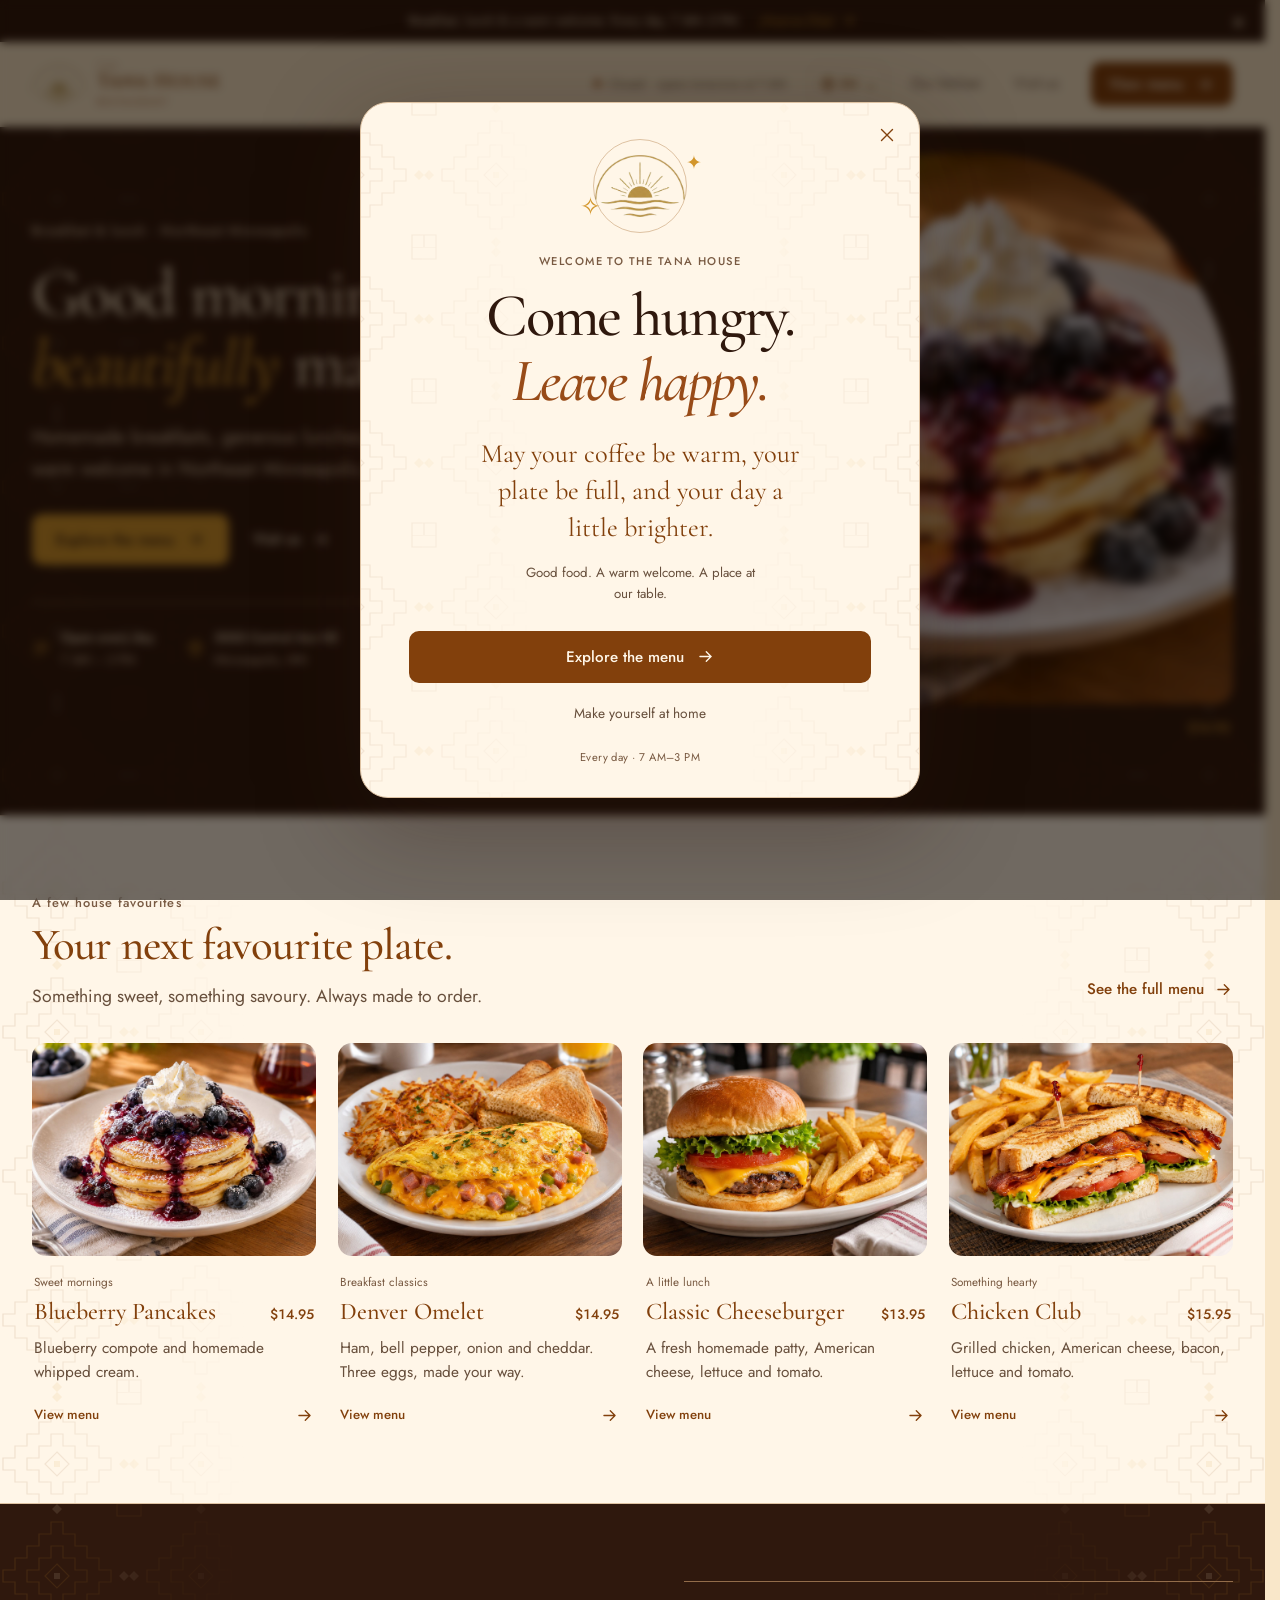
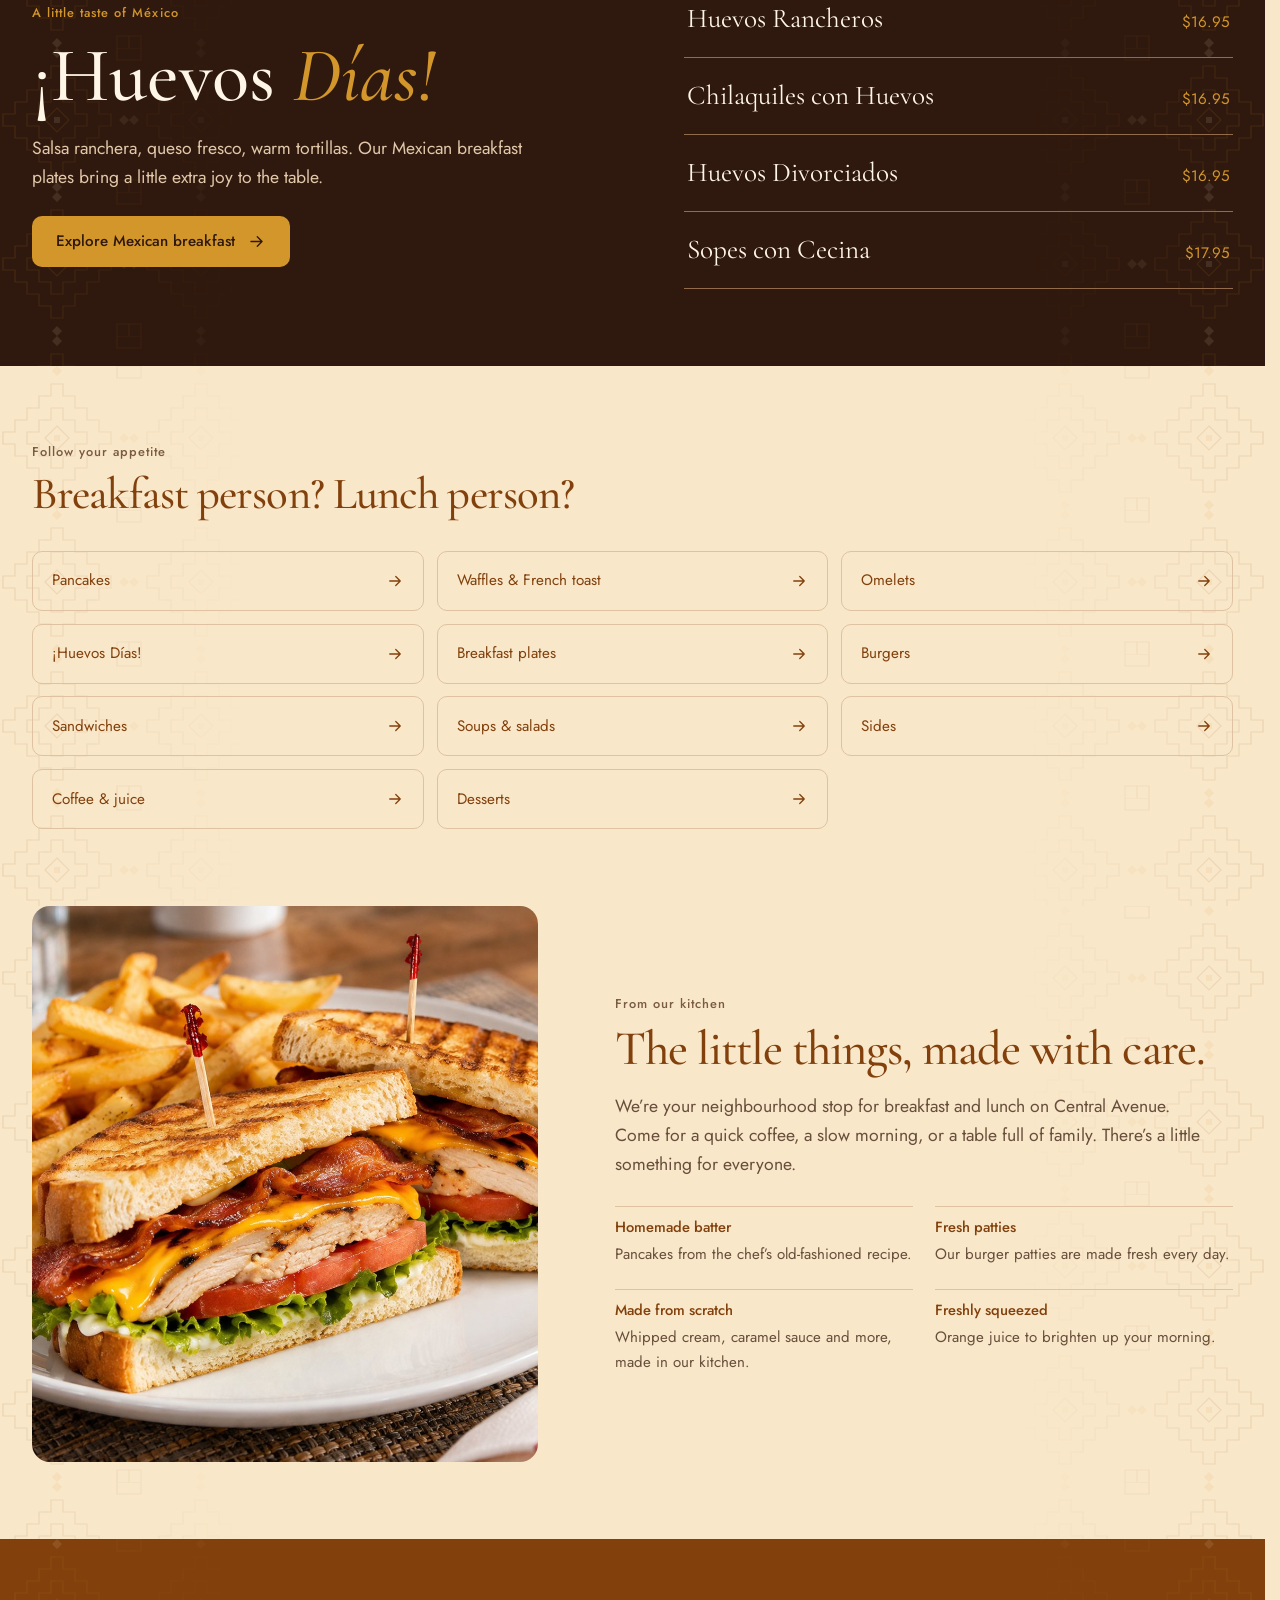
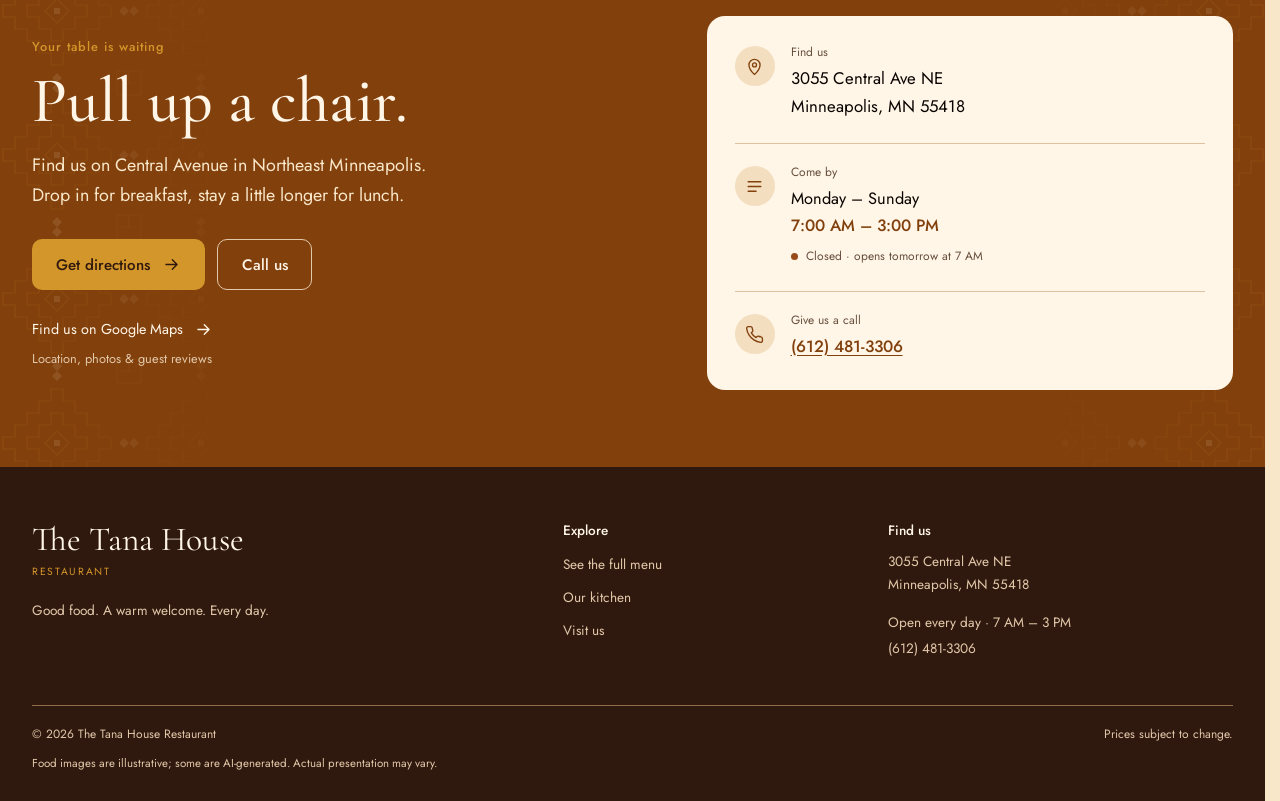
==== commit 867870eb: "updates" ====
--- a/index.html
+++ b/index.html
@@ -5,7 +5,7 @@
   <meta name="viewport" content="width=device-width, initial-scale=1, viewport-fit=cover">
   <title>The Tana House | Restaurant — Breakfast &amp; Lunch</title>
   <meta name="description" content="The Tana House is a breakfast and lunch restaurant at 3055 Central Ave NE, Minneapolis, open daily 7 AM–3 PM: classic pancakes, omelets, Mexican breakfast, handcrafted burgers, sandwiches, soups and desserts.">
-  <meta name="theme-color" content="#3F4A24">
+  <meta name="theme-color" content="#82400C">
   <link rel="icon" href="assets/img/logo-emblem.png" type="image/png">
   <link rel="preconnect" href="https://fonts.googleapis.com">
   <link rel="preconnect" href="https://fonts.gstatic.com" crossorigin>
@@ -173,6 +173,7 @@
   <script src="assets/js/content.js"></script>
   <script src="assets/js/languages.js"></script>
   <script src="assets/js/main.js"></script>
+  <script src="assets/js/welcome.js"></script>
   <script src="assets/js/motion.js"></script>
 </body>
 </html>
--- a/assets/css/styles.css
+++ b/assets/css/styles.css
@@ -1,15 +1,27 @@
-/* The Tana House — warm cream, olive, and a little antique gold. */
+/* The Tana House — peach, burnt orange, ochre, and espresso.
+   Palette inspired by https://earthgirlcreative.com/. */
 :root {
-  --cream: #F7F4EC;
-  --paper: #FFFDF8;
-  --linen: #E9E5D9;
-  --olive: #3F4A24;
-  --olive-deep: #28321C;
-  --olive-soft: #6E7651;
-  --gold: #A47B36;
-  --gold-light: #E4C68A;
-  --ink: #292D21;
-  --ink-soft: #626655;
+  --canvas: #F9E7C9;
+  --surface: #FFF6E8;
+  --border: #DEC2A2;
+  --border-strong: #B58A64;
+  --accent: #82400C;
+  --accent-deep: #2F180D;
+  --accent-soft: #795A42;
+  --accent-warm: #984B18;
+  --ochre: #D3962B;
+  --ochre-hover: #E4AE4C;
+  --ink: #0A0400;
+  --ink-soft: #674F3C;
+  --surface-muted: #F3DEC0;
+  --surface-hover: #EDCFAA;
+  --on-dark: #F9E7C9;
+  --on-dark-soft: #E2C8AA;
+  --dark-surface: #3C2517;
+  --dark-border: #926C4A;
+  --dark-active: #684122;
+  --shadow-color: 47 24 13;
+  --focus-color: var(--accent);
   --radius: 18px;
   --wordmark: "Cinzel", Georgia, serif;
   --display: "Cormorant Garamond", Garamond, Georgia, serif;
@@ -26,12 +38,13 @@
 
 html {
   scroll-behavior: smooth;
+  scrollbar-gutter: stable;
   scroll-padding-top: calc(var(--header-height) + 80px);
 }
 
 body {
   margin: 0;
-  background: var(--cream);
+  background: var(--canvas);
   color: var(--ink);
   font: 400 1.025rem/1.65 var(--body);
   -webkit-font-smoothing: antialiased;
@@ -74,8 +87,12 @@
 }
 
 :focus-visible {
-  outline: 3px solid var(--gold);
+  outline: 3px solid var(--focus-color);
   outline-offset: 5px;
+}
+
+:where(.hero, .special-banner, .feature, .visit, .site-footer, .mex, .menu-cta) {
+  --focus-color: var(--on-dark);
 }
 
 h1,
@@ -118,7 +135,7 @@
   left: 1rem;
   transform: translateY(-160%);
   padding: .7rem 1rem;
-  background: var(--olive);
+  background: var(--accent);
   color: white;
   border-radius: 8px;
   z-index: 100;
@@ -130,7 +147,7 @@
 
 .eyebrow {
   display: block;
-  color: var(--olive-soft);
+  color: var(--accent-soft);
   font-size: .8rem;
   font-weight: 500;
   letter-spacing: .08em;
@@ -142,7 +159,7 @@
   align-items: center;
   gap: .65rem;
   min-height: 44px;
-  color: var(--olive);
+  color: var(--accent);
   font-size: .95rem;
   font-weight: 500;
   text-decoration: none;
@@ -174,7 +191,7 @@
   font-weight: 500;
   line-height: 1.45;
   text-decoration: none;
-  transition: background .2s, border-color .2s, transform .2s;
+  transition: background .2s, border-color .2s, transform .2s, box-shadow .25s;
 }
 
 .btn:hover {
@@ -182,41 +199,41 @@
 }
 
 .btn-primary {
-  color: var(--paper);
-  background: var(--olive);
+  color: var(--surface);
+  background: var(--accent);
 }
 
 .btn-primary:hover {
-  background: var(--olive-deep);
+  background: var(--accent-deep);
 }
 
 .btn-ghost {
-  color: var(--olive);
+  color: var(--accent);
   background: transparent;
-  border-color: var(--olive);
+  border-color: var(--accent);
 }
 
 .btn-ghost:hover {
-  background: var(--linen);
+  background: var(--border);
 }
 
 .btn-gold {
-  background: var(--gold-light);
-  color: var(--olive-deep);
+  background: var(--ochre);
+  color: var(--accent-deep);
 }
 
 .btn-gold:hover {
-  background: #EED7AD;
+  background: var(--ochre-hover);
 }
 
 .btn-light {
-  color: var(--paper);
-  border-color: #859076;
+  color: var(--surface);
+  border-color: var(--on-dark-soft);
   background: transparent;
 }
 
 .btn-light:hover {
-  background: #3B482D;
+  background: var(--dark-surface);
 }
 
 .special-banner {
@@ -227,8 +244,8 @@
   gap: 1.1rem;
   padding: .55rem 3.25rem;
   min-height: 42px;
-  background: var(--olive-deep);
-  color: #E7EBDE;
+  background: var(--accent-deep);
+  color: var(--on-dark);
   text-align: center;
   font-size: .8rem;
 }
@@ -237,7 +254,7 @@
   display: inline-flex;
   align-items: center;
   gap: .35rem;
-  color: var(--gold-light);
+  color: var(--ochre);
   text-decoration: none;
   white-space: nowrap;
 }
@@ -258,7 +275,7 @@
   transform: translateY(-50%);
   width: 44px;
   height: 44px;
-  color: #E7EBDE;
+  color: var(--on-dark);
   background: transparent;
   border: 0;
   font-size: 1.35rem;
@@ -268,14 +285,14 @@
   position: sticky;
   top: 0;
   z-index: 50;
-  background: var(--cream);
+  background: var(--canvas);
   border-bottom: 1px solid transparent;
   transition: border-color .2s, box-shadow .2s;
 }
 
 .site-header.scrolled {
-  border-color: var(--linen);
-  box-shadow: 0 6px 18px rgb(40 50 28 / 3%);
+  border-color: var(--border);
+  box-shadow: 0 6px 18px rgb(var(--shadow-color) / 3%);
 }
 
 .nav {
@@ -290,7 +307,7 @@
   align-items: center;
   gap: .7rem;
   text-decoration: none;
-  color: var(--olive);
+  color: var(--accent);
   flex-shrink: 0;
 }
 
@@ -322,7 +339,7 @@
   font-size: .57rem;
   letter-spacing: .22em;
   text-transform: uppercase;
-  color: var(--gold);
+  color: var(--accent-warm);
 }
 
 .nav-status {
@@ -334,9 +351,9 @@
   place-items: center;
   width: 44px;
   height: 44px;
-  border: 1px solid var(--linen);
+  border: 1px solid var(--border);
   border-radius: 50%;
-  color: var(--olive);
+  color: var(--accent);
   font-size: .8rem;
   font-weight: 500;
   text-decoration: none;
@@ -344,7 +361,7 @@
 }
 
 .lang-switch:hover {
-  background: var(--linen);
+  background: var(--border);
 }
 
 .nav-links {
@@ -366,7 +383,7 @@
 }
 
 .nav-links a:not(.btn):hover {
-  color: var(--olive);
+  color: var(--accent);
   text-decoration: underline;
 }
 
@@ -380,7 +397,7 @@
   width: 44px;
   height: 44px;
   padding: 10px;
-  border: 1px solid var(--linen);
+  border: 1px solid var(--border);
   border-radius: 10px;
   background: transparent;
 }
@@ -388,7 +405,7 @@
 .nav-toggle span {
   display: block;
   height: 1.5px;
-  background: var(--olive);
+  background: var(--accent);
   margin: 5px 0;
   transition: transform .2s, opacity .2s;
 }
@@ -406,7 +423,7 @@
   display: block;
   width: 7px;
   height: 7px;
-  background: #9A7744;
+  background: var(--accent-warm);
   border-radius: 50%;
   flex-shrink: 0;
 }
@@ -418,6 +435,25 @@
 /* A clear first screen, without a loading overlay. */
 .hero {
   padding: clamp(1rem, 2vw, 1.75rem) 0 clamp(3.5rem, 6vw, 5.5rem);
+  background: var(--accent-deep);
+  color: var(--on-dark);
+}
+
+.hero .eyebrow {
+  color: var(--on-dark-soft);
+}
+
+.hero .btn-primary {
+  background: var(--ochre);
+  color: var(--accent-deep);
+}
+
+.hero .btn-primary:hover {
+  background: var(--ochre-hover);
+}
+
+.hero .text-link {
+  color: var(--on-dark);
 }
 
 .hero-grid {
@@ -429,20 +465,20 @@
 
 .hero h1 {
   margin: 1.1rem 0 1.4rem;
-  color: var(--olive);
+  color: var(--on-dark);
   font-size: clamp(2.75rem, 5.3vw, 5.15rem);
   line-height: 1.04;
   letter-spacing: -.025em;
 }
 
 .hero h1 em {
-  color: var(--gold);
+  color: var(--ochre);
   font-weight: 500;
 }
 
 .hero-lead {
   max-width: 39ch;
-  color: var(--ink-soft);
+  color: var(--on-dark-soft);
   font-size: 1.18rem;
   line-height: 1.7;
 }
@@ -461,7 +497,7 @@
   gap: 1.4rem 2rem;
   margin-top: 2.3rem;
   padding-top: 1.5rem;
-  border-top: 1px solid var(--linen);
+  border-top: 1px solid var(--dark-border);
 }
 
 .hero-meta>div {
@@ -473,7 +509,7 @@
 .hero-meta svg {
   width: 19px;
   height: 19px;
-  color: var(--olive-soft);
+  color: var(--ochre);
 }
 
 .hero-meta strong {
@@ -484,7 +520,7 @@
 
 .hero-meta span {
   display: block;
-  color: var(--ink-soft);
+  color: var(--on-dark-soft);
   font-size: .8rem;
 }
 
@@ -497,7 +533,7 @@
 .photo {
   overflow: hidden;
   border-radius: var(--radius);
-  background: var(--linen);
+  background: var(--border);
 }
 
 .photo img {
@@ -521,11 +557,11 @@
   gap: 1rem;
   padding: .85rem .2rem 0;
   font-size: .8rem;
-  color: var(--ink-soft);
+  color: var(--on-dark-soft);
 }
 
 .hero-art figcaption span:last-child {
-  color: var(--olive);
+  color: var(--ochre);
   font-weight: 500;
 }
 
@@ -534,11 +570,11 @@
   padding: clamp(3.5rem, 6vw, 5.75rem) 0;
 }
 
-/* Quiet woven details at the edges, with clear space behind the copy. */
+/* Subtle Ethiopian tibeb-inspired diamonds at the edges, with clean section breaks. */
 :where(.hero, .menu-hero, main > .section, main > .feature, .menu-section, .menu-cta) {
   --section-pattern: url("../img/section-weave.svg");
-  --section-pattern-size: 96px;
-  --section-pattern-opacity: .16;
+  --section-pattern-size: 144px;
+  --section-pattern-opacity: .12;
   position: relative;
   isolation: isolate;
 }
@@ -553,27 +589,26 @@
   background-size: var(--section-pattern-size);
   background-position: center top;
   opacity: var(--section-pattern-opacity);
-  -webkit-mask-image: linear-gradient(90deg, #000, transparent 38%, transparent 62%, #000);
-  mask-image: linear-gradient(90deg, #000, transparent 38%, transparent 62%, #000);
+  -webkit-mask-image: linear-gradient(90deg, #000, transparent 20%, transparent 80%, #000);
+  mask-image: linear-gradient(90deg, #000, transparent 20%, transparent 80%, #000);
   pointer-events: none;
 }
 
-:where(.feature, .visit, .menu-section.mex, .menu-cta) {
+:where(.hero, .feature, .visit, .menu-section.mex, .menu-cta) {
   --section-pattern: url("../img/section-arches.svg");
-  --section-pattern-size: 112px;
-  --section-pattern-opacity: .2;
+  --section-pattern-opacity: .14;
 }
 
 .menu-section:not(.mex)::before {
-  -webkit-mask-image: linear-gradient(180deg, #000, transparent 220px);
-  mask-image: linear-gradient(180deg, #000, transparent 220px);
-  opacity: .09;
+  -webkit-mask-image: linear-gradient(90deg, #000, transparent 20%, transparent 80%, #000);
+  mask-image: linear-gradient(90deg, #000, transparent 20%, transparent 80%, #000);
+  opacity: .07;
 }
 
 @media (max-width: 640px) {
   :where(.hero, .menu-hero, main > .section, main > .feature, .menu-section, .menu-cta) {
-    --section-pattern-size: 80px;
-    --section-pattern-opacity: .13;
+    --section-pattern-size: 120px;
+    --section-pattern-opacity: .09;
   }
 }
 
@@ -584,8 +619,8 @@
 }
 
 .favourites {
-  background: var(--paper);
-  border-block: 1px solid var(--linen);
+  background: var(--surface);
+  border-block: 1px solid var(--border);
 }
 
 .section-heading {
@@ -598,7 +633,7 @@
 
 .section-heading h2 {
   margin-top: .55rem;
-  color: var(--olive);
+  color: var(--accent);
   font-size: clamp(2.2rem, 3.5vw, 3.3rem);
   letter-spacing: -.02em;
 }
@@ -647,7 +682,7 @@
 }
 
 .card-label {
-  color: var(--olive-soft);
+  color: var(--accent-soft);
   font-size: .73rem;
 }
 
@@ -661,7 +696,7 @@
 
 .fav-title h3 {
   flex: 1 1 150px;
-  color: var(--olive);
+  color: var(--accent);
   font-size: 1.5rem;
   line-height: 1.18;
 }
@@ -672,7 +707,7 @@
 }
 
 .fav-title .price {
-  color: var(--olive);
+  color: var(--accent);
   font-size: .86rem;
 }
 
@@ -690,14 +725,14 @@
   gap: .75rem;
   margin-top: auto;
   padding-top: 1.2rem;
-  color: var(--olive);
+  color: var(--accent);
   font-size: .83rem;
   font-weight: 500;
 }
 
 .feature {
-  background: var(--olive-deep);
-  color: var(--paper);
+  background: var(--accent-deep);
+  color: var(--surface);
 }
 
 .feature-grid {
@@ -709,7 +744,7 @@
 }
 
 .feature .eyebrow {
-  color: var(--gold-light);
+  color: var(--ochre);
 }
 
 .feature h2 {
@@ -718,12 +753,12 @@
 }
 
 .feature h2 em {
-  color: var(--gold-light);
+  color: var(--ochre);
 }
 
 .feature-copy p {
   max-width: 45ch;
-  color: #D3D9C9;
+  color: var(--on-dark-soft);
   font-size: 1.1rem;
 }
 
@@ -735,7 +770,7 @@
   margin: 0;
   padding: 0;
   list-style: none;
-  border-top: 1px solid #566047;
+  border-top: 1px solid var(--dark-border);
 }
 
 .feature-list a {
@@ -744,12 +779,12 @@
   justify-content: space-between;
   gap: 1rem;
   padding: 1.35rem .2rem;
-  border-bottom: 1px solid #566047;
+  border-bottom: 1px solid var(--dark-border);
   text-decoration: none;
 }
 
 .feature-list a:hover {
-  color: var(--gold-light);
+  color: var(--ochre);
 }
 
 .feature-list span:first-child {
@@ -759,7 +794,7 @@
 }
 
 .feature-list span:last-child {
-  color: var(--gold-light);
+  color: var(--ochre);
   font-size: .95rem;
   white-space: nowrap;
 }
@@ -777,17 +812,17 @@
   gap: .8rem;
   padding: 1rem 1.2rem;
   min-height: 60px;
-  border: 1px solid #DBDFD0;
+  border: 1px solid var(--border);
   border-radius: 10px;
-  color: var(--olive);
+  color: var(--accent);
   text-decoration: none;
   font-size: .95rem;
   transition: background .2s, border-color .2s;
 }
 
 .category-links a:hover {
-  background: var(--paper);
-  border-color: var(--olive-soft);
+  background: var(--surface);
+  border-color: var(--accent-soft);
 }
 
 .category-links svg {
@@ -813,7 +848,7 @@
 
 .story h2 {
   margin: .65rem 0 1rem;
-  color: var(--olive);
+  color: var(--accent);
   font-size: clamp(2.3rem, 3.8vw, 3.5rem);
   letter-spacing: -.02em;
 }
@@ -833,12 +868,12 @@
 
 .story-points>div {
   padding-top: .8rem;
-  border-top: 1px solid #DADDCE;
+  border-top: 1px solid var(--border);
 }
 
 .story-points h3 {
   font-family: var(--body);
-  color: var(--olive);
+  color: var(--accent);
   font-size: .92rem;
   font-weight: 500;
 }
@@ -871,19 +906,19 @@
 }
 
 .guest-reviews {
-  background: var(--paper);
+  background: var(--surface);
 }
 
 .review-card {
   margin: 0;
   padding: 1.7rem;
-  border: 1px solid var(--linen);
+  border: 1px solid var(--border);
   border-radius: var(--radius);
 }
 
 .review-card p {
   font-family: var(--display);
-  color: var(--olive);
+  color: var(--accent);
   font-size: 1.6rem;
   line-height: 1.4;
 }
@@ -907,8 +942,8 @@
 
 /* A useful visit section and footer. */
 .visit {
-  background: var(--olive);
-  color: var(--paper);
+  background: var(--accent);
+  color: var(--surface);
 }
 
 .visit-grid {
@@ -919,7 +954,7 @@
 }
 
 .visit .eyebrow {
-  color: var(--gold-light);
+  color: var(--ochre);
 }
 
 .visit h2 {
@@ -928,7 +963,7 @@
 }
 
 .visit-lead {
-  color: #DFE4D5;
+  color: var(--on-dark);
   max-width: 39ch;
   font-size: 1.12rem;
 }
@@ -944,7 +979,7 @@
   gap: .4rem .7rem;
   min-height: 44px;
   margin-top: 1.7rem;
-  color: var(--paper);
+  color: var(--surface);
   font-size: .9rem;
   text-decoration: none;
 }
@@ -955,13 +990,14 @@
 
 .map-link span {
   flex-basis: 100%;
-  color: #CFD7C3;
+  color: var(--on-dark-soft);
   font-size: .8rem;
 }
 
 .visit-card {
+  --focus-color: var(--accent);
   padding: .5rem 1.75rem;
-  background: var(--paper);
+  background: var(--surface);
   color: var(--ink);
   border-radius: var(--radius);
 }
@@ -973,7 +1009,7 @@
 }
 
 .visit-card>div+div {
-  border-top: 1px solid var(--linen);
+  border-top: 1px solid var(--border);
 }
 
 .detail-icon {
@@ -983,8 +1019,8 @@
   width: 40px;
   height: 40px;
   border-radius: 50%;
-  background: #EFF0E5;
-  color: var(--olive);
+  background: var(--surface-muted);
+  color: var(--accent);
   flex-shrink: 0;
 }
 
@@ -1007,7 +1043,7 @@
 }
 
 .visit-card strong {
-  color: var(--olive);
+  color: var(--accent);
   font-weight: 500;
 }
 
@@ -1016,14 +1052,14 @@
 }
 
 .visit-card a {
-  color: var(--olive);
+  color: var(--accent);
   font-weight: 500;
 }
 
 .site-footer {
   padding: 3.5rem 0 1.75rem;
-  background: var(--olive-deep);
-  color: #D3D9C9;
+  background: var(--accent-deep);
+  color: var(--on-dark-soft);
 }
 
 .footer-grid {
@@ -1037,14 +1073,14 @@
   font-family: var(--display);
   font-size: 2.1rem;
   line-height: 1;
-  color: var(--paper);
+  color: var(--surface);
   text-decoration: none;
 }
 
 .footer-brand span {
   display: block;
   margin-top: .65rem;
-  color: var(--gold-light);
+  color: var(--ochre);
   font-family: var(--body);
   font-size: .65rem;
   letter-spacing: .16em;
@@ -1061,7 +1097,7 @@
   font-family: var(--body);
   font-size: .85rem;
   font-weight: 500;
-  color: var(--paper);
+  color: var(--surface);
 }
 
 .footer-grid ul {
@@ -1082,7 +1118,7 @@
 }
 
 .footer-grid a:hover {
-  color: var(--paper);
+  color: var(--surface);
   text-decoration: underline;
 }
 
@@ -1091,7 +1127,7 @@
   justify-content: space-between;
   flex-wrap: wrap;
   gap: .5rem 1.5rem;
-  border-top: 1px solid #48523B;
+  border-top: 1px solid var(--dark-border);
   margin-top: 2.75rem;
   padding-top: 1.2rem;
   font-size: .75rem;
@@ -1099,7 +1135,7 @@
 
 .credits {
   margin-top: .55rem;
-  color: #AFB9A1;
+  color: var(--on-dark-soft);
   font-size: .72rem;
 }
 
@@ -1114,7 +1150,7 @@
 }
 
 .menu-hero h1 {
-  color: var(--olive);
+  color: var(--accent);
   margin: .6rem 0 .9rem;
   font-size: clamp(3.4rem, 6vw, 5.2rem);
   letter-spacing: -.025em;
@@ -1129,7 +1165,7 @@
 .menu-hero .menu-hours {
   margin-top: .65rem;
   font-size: .8rem;
-  color: var(--olive-soft);
+  color: var(--accent-soft);
 }
 
 .menu-hero .menu-image-note {
@@ -1152,7 +1188,7 @@
   transform: translateY(-50%);
   width: 20px;
   height: 20px;
-  color: var(--olive-soft);
+  color: var(--accent-soft);
 }
 
 .menu-search input {
@@ -1160,8 +1196,8 @@
   width: 100%;
   height: 54px;
   padding: .9rem 1rem .9rem 3rem;
-  background: var(--paper);
-  border: 1px solid #D5DACA;
+  background: var(--surface);
+  border: 1px solid var(--border);
   border-radius: 12px;
   color: var(--ink);
   font-size: 1rem;
@@ -1173,7 +1209,7 @@
 }
 
 .menu-search input:focus {
-  border-color: var(--olive);
+  border-color: var(--accent);
 }
 
 .filters {
@@ -1185,10 +1221,10 @@
 }
 
 .filter-chip {
-  border: 1px solid #D5DACA;
+  border: 1px solid var(--border);
   border-radius: 999px;
   background: transparent;
-  color: var(--olive);
+  color: var(--accent);
   min-height: 44px;
   padding: .5rem 1rem;
   font-size: .85rem;
@@ -1196,13 +1232,13 @@
 }
 
 .filter-chip:hover {
-  background: #EAEDDF;
+  background: var(--surface-hover);
 }
 
 .filter-chip[aria-pressed="true"] {
-  border-color: var(--olive);
-  background: var(--olive);
-  color: var(--paper);
+  border-color: var(--accent);
+  background: var(--accent);
+  color: var(--surface);
 }
 
 .filter-count {
@@ -1218,8 +1254,8 @@
   position: sticky;
   top: var(--header-height);
   z-index: 40;
-  background: var(--cream);
-  border-block: 1px solid var(--linen);
+  background: var(--canvas);
+  border-block: 1px solid var(--border);
 }
 
 .menu-tabs ul {
@@ -1229,7 +1265,7 @@
   list-style: none;
   padding: .6rem 0;
   scrollbar-width: thin;
-  scrollbar-color: #B9C0AA transparent;
+  scrollbar-color: var(--border-strong) transparent;
 }
 
 .menu-tabs li {
@@ -1248,13 +1284,13 @@
 }
 
 .menu-tabs a:hover {
-  color: var(--olive);
-  background: var(--linen);
+  color: var(--accent);
+  background: var(--border);
 }
 
 .menu-tabs a.active {
-  color: var(--paper);
-  background: var(--olive);
+  color: var(--surface);
+  background: var(--accent);
 }
 
 .menu-section {
@@ -1263,7 +1299,7 @@
 }
 
 .menu-section+.menu-section {
-  border-top: 1px solid var(--linen);
+  border-top: 1px solid var(--border);
 }
 
 .menu-section-grid {
@@ -1289,7 +1325,7 @@
 .menu-section-head h2 {
   margin-top: .45rem;
   font-size: clamp(2.3rem, 4vw, 3.25rem);
-  color: var(--olive);
+  color: var(--accent);
 }
 
 .menu-section-head .note {
@@ -1301,7 +1337,7 @@
 
 .menu-section-head .note b {
   font-weight: 500;
-  color: var(--olive);
+  color: var(--accent);
 }
 
 .items {
@@ -1315,9 +1351,9 @@
   display: flex;
   gap: 1rem;
   padding: 1.2rem;
-  border: 1px solid var(--linen);
+  border: 1px solid var(--border);
   border-radius: 14px;
-  background: var(--paper);
+  background: var(--surface);
   min-width: 0;
   align-items: start;
 }
@@ -1328,7 +1364,7 @@
   object-fit: cover;
   border-radius: 10px;
   flex-shrink: 0;
-  background: var(--linen);
+  background: var(--border);
 }
 
 .item-text {
@@ -1346,7 +1382,7 @@
 
 .item h3 {
   flex: 1 1 170px;
-  color: var(--olive);
+  color: var(--accent);
   font-family: var(--body);
   font-size: 1rem;
   font-weight: 500;
@@ -1355,7 +1391,7 @@
 }
 
 .item .price {
-  color: var(--olive);
+  color: var(--accent);
   font-size: .95rem;
   line-height: 1.6;
   max-width: 100%;
@@ -1382,13 +1418,13 @@
 
 .toppings {
   margin-top: 1.25rem;
-  background: #EEEFE3;
+  background: var(--surface-muted);
   border-radius: 14px;
   padding: 1.25rem;
 }
 
 .toppings h3 {
-  color: var(--olive);
+  color: var(--accent);
   font-family: var(--body);
   font-size: .9rem;
   font-weight: 500;
@@ -1403,42 +1439,42 @@
 
 .chips span {
   padding: .4rem .7rem;
-  border: 1px solid #D6DBC9;
+  border: 1px solid var(--border);
   border-radius: 7px;
   font-size: .8rem;
 }
 
 .menu-section.mex {
-  background: var(--olive-deep);
-  color: var(--paper);
+  background: var(--accent-deep);
+  color: var(--surface);
 }
 
 .mex .eyebrow {
-  color: var(--gold-light);
+  color: var(--ochre);
 }
 
 .mex .menu-section-head h2,
 .mex .item h3,
 .mex .menu-section-head .note b {
-  color: var(--paper);
+  color: var(--surface);
 }
 
 .mex .menu-section-head .note,
 .mex .item p {
-  color: #D7DECD;
+  color: var(--on-dark-soft);
 }
 
 .mex .item {
-  background: #344028;
-  border-color: #526044;
+  background: var(--dark-surface);
+  border-color: var(--dark-border);
 }
 
 .mex .item .price {
-  color: var(--gold-light);
+  color: var(--ochre);
 }
 
 .mex .item .price small {
-  color: #D7DECD;
+  color: var(--on-dark-soft);
 }
 
 .section-empty,
@@ -1465,8 +1501,8 @@
   margin: 1.5rem auto 4rem;
   padding: 3rem 1.5rem;
   text-align: center;
-  background: var(--olive);
-  color: var(--paper);
+  background: var(--accent);
+  color: var(--surface);
   border-radius: var(--radius);
 }
 
@@ -1476,7 +1512,7 @@
 
 .menu-cta p {
   margin: .75rem 0 1.5rem;
-  color: #DCE4D2;
+  color: var(--on-dark);
 }
 
 @media (min-width: 1440px) {
@@ -1528,10 +1564,10 @@
     top: 100%;
     left: 0;
     right: 0;
-    background: var(--paper);
+    background: var(--surface);
     padding: .75rem 1.25rem 1.25rem;
-    border-bottom: 1px solid var(--linen);
-    box-shadow: 0 18px 28px rgb(40 50 28 / 8%);
+    border-bottom: 1px solid var(--border);
+    box-shadow: 0 18px 28px rgb(var(--shadow-color) / 8%);
   }
 
   .nav-links li+li {
@@ -1645,10 +1681,10 @@
     max-width: 480px;
     margin-inline: auto;
     padding: .4rem;
-    background: var(--paper);
-    border: 1px solid #DCE0D1;
+    background: var(--surface);
+    border: 1px solid var(--border);
     border-radius: 16px;
-    box-shadow: 0 5px 30px rgb(40 50 28 / 16%);
+    box-shadow: 0 5px 30px rgb(var(--shadow-color) / 16%);
   }
 
   .actionbar a {
@@ -1660,7 +1696,7 @@
     min-height: 54px;
     padding: .4rem;
     border-radius: 11px;
-    color: var(--olive);
+    color: var(--accent);
     font-size: .73rem;
     text-decoration: none;
   }
@@ -1671,13 +1707,13 @@
   }
 
   .actionbar .ab-menu {
-    background: var(--olive);
-    color: var(--paper);
+    background: var(--accent);
+    color: var(--surface);
   }
 
   .actionbar a:hover {
-    background: var(--linen);
-    color: var(--olive);
+    background: var(--border);
+    color: var(--accent);
   }
 
   .nav-open .actionbar {
@@ -2046,6 +2082,124 @@
   }
 }
 
+/* A warm first-visit welcome. Native dialog keeps keyboard focus inside. */
+html.welcome-open { overflow: hidden; }
+
+.welcome-dialog {
+  width: min(560px, calc(100% - 32px));
+  max-width: none;
+  max-height: calc(100dvh - 32px);
+  margin: auto;
+  padding: 0;
+  overflow-x: hidden;
+  overflow-y: auto;
+  overscroll-behavior: contain;
+  border: 1px solid var(--border);
+  border-radius: 28px;
+  background: var(--surface);
+  color: var(--ink);
+  box-shadow: 0 28px 100px rgb(var(--shadow-color) / 35%);
+  font: 400 1rem/1.6 var(--body);
+  isolation: isolate;
+}
+
+.welcome-dialog[open] { animation: welcome-appear .65s cubic-bezier(.16, 1, .3, 1) backwards; }
+.welcome-dialog::backdrop {
+  background: rgb(10 4 0 / 58%);
+  -webkit-backdrop-filter: blur(5px);
+  backdrop-filter: blur(5px);
+  animation: welcome-backdrop .45s ease backwards;
+}
+
+.welcome-dialog::before {
+  content: "";
+  position: absolute;
+  inset: 0;
+  z-index: -1;
+  background: url("../img/section-weave.svg") center top / 144px;
+  opacity: .09;
+  -webkit-mask-image: linear-gradient(90deg, #000, transparent 32%, transparent 68%, #000);
+  mask-image: linear-gradient(90deg, #000, transparent 32%, transparent 68%, #000);
+  pointer-events: none;
+}
+
+.welcome-content { padding: 38px clamp(22px, 5vw, 48px) 30px; text-align: center; }
+.welcome-close {
+  position: absolute;
+  z-index: 2;
+  top: 10px;
+  right: 10px;
+  display: grid;
+  place-items: center;
+  width: 44px;
+  height: 44px;
+  padding: 11px;
+  border: 0;
+  border-radius: 50%;
+  background: transparent;
+  color: var(--accent);
+  transition: background .2s, transform .25s;
+}
+.welcome-close svg { width: 22px; height: 22px; }
+.welcome-close:hover { background: var(--surface-muted); transform: rotate(90deg); }
+.welcome-mark { position: relative; display: grid; place-items: center; width: 122px; height: 90px; margin: 0 auto 22px; }
+.welcome-mark img { width: 90px; position: relative; }
+.welcome-halo { position: absolute; width: 94px; height: 94px; border: 1px solid var(--border); border-radius: 50%; animation: welcome-halo 1.2s .1s ease backwards; }
+.welcome-spark { position: absolute; color: var(--ochre); font-size: 19px; animation: welcome-spark .9s .3s ease-in-out 2; }
+.welcome-spark-one { top: 7px; right: -1px; }
+.welcome-spark-two { bottom: 5px; left: 1px; font-size: 25px; animation-delay: .55s; }
+.welcome-eyebrow { color: var(--accent-soft); font-size: .7rem; font-weight: 500; letter-spacing: .13em; text-transform: uppercase; }
+.welcome-title { margin-top: 14px; color: var(--accent-deep); font-size: clamp(2.4rem, 6.8vw, 3.8rem); line-height: 1.02; letter-spacing: -.035em; }
+.welcome-title span, .welcome-title em { display: block; }
+.welcome-title em { margin-top: .05em; color: var(--accent-warm); font-weight: 500; }
+.welcome-title:focus { outline: none; }
+.welcome-saying { max-width: 28ch; margin: 24px auto 0; color: var(--accent); font-family: var(--display); font-size: clamp(1.35rem, 3.8vw, 1.65rem); line-height: 1.4; text-wrap: pretty; }
+.welcome-note { max-width: 34ch; margin: 15px auto 0; color: var(--ink-soft); font-size: .83rem; line-height: 1.6; }
+.welcome-actions { display: flex; flex-direction: column; align-items: stretch; gap: 8px; margin-top: 26px; }
+.welcome-menu { position: relative; overflow: hidden; min-height: 52px; }
+.welcome-menu::before { content: ""; position: absolute; inset: 0; background: linear-gradient(110deg, transparent 30%, rgb(255 255 255 / 15%) 50%, transparent 70%); transform: translateX(-110%); transition: transform .65s; pointer-events: none; }
+.welcome-menu:hover::before { transform: translateX(110%); }
+.welcome-dismiss { min-height: 44px; padding: .5rem; border: 0; border-radius: 8px; background: transparent; color: var(--ink-soft); font-size: .86rem; text-underline-offset: 4px; }
+.welcome-dismiss:hover { color: var(--accent); text-decoration: underline; }
+.welcome-hours { margin-top: 14px; color: var(--accent-soft); font-size: .7rem; letter-spacing: .04em; }
+
+.welcome-dialog[open] :where(.welcome-eyebrow, .welcome-title, .welcome-saying, .welcome-note, .welcome-actions, .welcome-hours) { animation: welcome-rise .6s cubic-bezier(.2, .7, .2, 1) backwards; }
+.welcome-eyebrow { animation-delay: .12s !important; }
+.welcome-title { animation-delay: .2s !important; }
+.welcome-saying { animation-delay: .3s !important; }
+.welcome-note { animation-delay: .38s !important; }
+.welcome-actions { animation-delay: .46s !important; }
+.welcome-hours { animation-delay: .54s !important; }
+.welcome-dialog.is-closing { animation: welcome-leave .18s ease forwards; }
+.welcome-dialog.is-closing::backdrop { animation: welcome-backdrop .18s ease reverse forwards; }
+
+@keyframes welcome-appear { from { opacity: 0; transform: translateY(28px) scale(.94); } to { opacity: 1; transform: none; } }
+@keyframes welcome-leave { to { opacity: 0; transform: translateY(10px) scale(.98); } }
+@keyframes welcome-backdrop { from { opacity: 0; } to { opacity: 1; } }
+@keyframes welcome-rise { from { opacity: 0; transform: translateY(16px); } to { opacity: 1; transform: none; } }
+@keyframes welcome-halo { from { opacity: 0; transform: scale(.6) rotate(-45deg); } to { opacity: 1; transform: none; } }
+@keyframes welcome-spark { 0%, 100% { opacity: .55; transform: scale(.8); } 50% { opacity: 1; transform: scale(1.15); } }
+
+html:lang(am) .welcome-title { font-size: clamp(1.9rem, 6vw, 3rem); line-height: 1.35; letter-spacing: 0; }
+html:lang(so) .welcome-title, html:lang(vi) .welcome-title { font-size: clamp(2.4rem, 7vw, 3.7rem); }
+@media (max-width: 480px) {
+  .welcome-content { padding-top: 32px; padding-bottom: 22px; }
+  .welcome-mark { margin-bottom: 16px; height: 76px; }
+  .welcome-halo { width: 82px; height: 82px; }
+  .welcome-mark img { width: 78px; }
+  .welcome-saying { margin-top: 20px; }
+  .welcome-actions { margin-top: 20px; }
+}
+@media (max-height: 600px) {
+  .welcome-mark { height: 54px; margin-bottom: 14px; }
+  .welcome-mark img { width: 64px; }
+  .welcome-halo { width: 64px; height: 64px; }
+}
+@media print {
+  html.welcome-open { overflow: visible; }
+  .welcome-dialog { display: none !important; }
+}
+
 /* Small interaction effects; entrance animations are progressive enhancements. */
 [data-motion]:focus-within {
   opacity: 1 !important;
@@ -2097,6 +2251,11 @@
 }
 
 @media (hover: hover) and (pointer: fine) {
+  .btn-primary:hover { box-shadow: 0 8px 24px rgb(var(--shadow-color) / 16%); }
+
+  .feature-list a { transition: transform .25s, color .25s; }
+  .feature-list a:hover { transform: translateX(5px); }
+
   .fav-card {
     transition: transform .3s cubic-bezier(.2, .7, .2, 1);
   }
@@ -2111,12 +2270,12 @@
 
   .item:hover {
     transform: translateY(-3px);
-    border-color: #CDD4BC;
-    box-shadow: 0 8px 22px rgb(40 50 28 / 6%);
+    border-color: var(--border-strong);
+    box-shadow: 0 8px 22px rgb(var(--shadow-color) / 6%);
   }
 
   .mex .item:hover {
-    border-color: #87996E;
+    border-color: var(--accent-soft);
   }
 
   .item-thumb {
@@ -2198,4 +2357,12 @@
   .actionbar a:hover svg {
     transform: none !important;
   }
-}
+
+  .feature-list a:hover,
+  .welcome-close:hover,
+  .welcome-menu::before {
+    transform: none !important;
+  }
+
+  .welcome-menu::before { display: none; }
+}
--- a/assets/css/languages.css
+++ b/assets/css/languages.css
@@ -1,14 +1,14 @@
 /* One language picker shared by all five editions. */
 .language-picker { position: relative; flex-shrink: 0; }
-.language-picker summary { display: flex; align-items: center; justify-content: center; gap: .35rem; min-width: 66px; height: 44px; padding: .4rem .55rem; border: 1px solid var(--linen); border-radius: 11px; color: var(--olive); font-size: .76rem; font-weight: 500; cursor: pointer; list-style: none; }
+.language-picker summary { display: flex; align-items: center; justify-content: center; gap: .35rem; min-width: 66px; height: 44px; padding: .4rem .55rem; border: 1px solid var(--border); border-radius: 11px; color: var(--accent); font-size: .76rem; font-weight: 500; cursor: pointer; list-style: none; }
 .language-picker summary::-webkit-details-marker { display: none; }
 .language-picker summary > svg { width: 16px; height: 16px; }
-.language-picker summary:hover, .language-picker[open] summary { background: var(--paper); border-color: #CCD3BD; }
+.language-picker summary:hover, .language-picker[open] summary { background: var(--surface); border-color: var(--border-strong); }
 .language-chevron { font-size: 1rem; line-height: .8; }
-.language-options { position: absolute; top: calc(100% + .6rem); right: 0; width: 205px; padding: .5rem; border: 1px solid #DFE3D5; border-radius: 13px; background: var(--paper); box-shadow: 0 12px 35px rgb(40 50 28 / 12%); z-index: 80; }
+.language-options { position: absolute; top: calc(100% + .6rem); right: 0; width: 205px; padding: .5rem; border: 1px solid var(--border); border-radius: 13px; background: var(--surface); box-shadow: 0 12px 35px rgb(var(--shadow-color) / 12%); z-index: 80; }
 .language-options .lang-switch { display: flex; align-items: center; justify-content: space-between; width: auto; height: auto; min-height: 44px; margin: 0; padding: .6rem .8rem; border: 0; border-radius: 8px; font-family: "Jost", "Noto Sans Ethiopic", sans-serif; font-size: .9rem; letter-spacing: 0; font-weight: 400; }
-.language-options .lang-switch:hover { background: #EEF1E4; }
-.language-options .lang-switch[aria-current="page"] { background: #E8EDDC; color: var(--olive); font-weight: 500; }
+.language-options .lang-switch:hover { background: var(--surface-muted); }
+.language-options .lang-switch[aria-current="page"] { background: var(--surface-hover); color: var(--accent); font-weight: 500; }
 html:lang(am) { --body: "Noto Sans Ethiopic", "Jost", sans-serif; --display: "Noto Serif Ethiopic", Georgia, serif; }
 html:lang(am) h1, html:lang(am) h2 { line-height: 1.3; }
 html:lang(am) .hero h1 { font-size: clamp(2.3rem, 4.1vw, 4.1rem); }
--- a/assets/css/responsive.css
+++ b/assets/css/responsive.css
@@ -40,7 +40,7 @@
   .menu-page .menu-tabs {
     display: flex; align-items: center; gap: .7rem; top: var(--header-height);
     z-index: 40; margin-bottom: 2rem; padding-block: .6rem;
-    border-bottom: 1px solid #DFE3D5;
+    border-bottom: 1px solid var(--border);
   }
   .menu-nav-heading { order: 2; flex: 0 0 44px; margin: 0; }
   .menu-nav-heading h2, .menu-sidebar-note { display: none; }
@@ -67,8 +67,8 @@
     display: none; position: absolute; top: 100%; left: 0; right: 0;
     max-height: var(--navigation-space, calc(100dvh - var(--header-height) - 16px));
     overflow-y: auto; overscroll-behavior: contain;
-    padding: .75rem var(--page-gutter) 1.25rem; background: var(--paper);
-    border-bottom: 1px solid var(--linen); box-shadow: 0 18px 28px rgb(40 50 28 / 8%);
+    padding: .75rem var(--page-gutter) 1.25rem; background: var(--surface);
+    border-bottom: 1px solid var(--border); box-shadow: 0 18px 28px rgb(var(--shadow-color) / 8%);
   }
   .nav-links li + li { margin-top: .3rem; }
   .nav-links a:not(.btn) { padding: .65rem; font-size: 1rem; }
@@ -96,16 +96,16 @@
     right: max(1rem, env(safe-area-inset-right, 0px));
     bottom: calc(.65rem + env(safe-area-inset-bottom, 0px));
     max-width: 480px; margin-inline: auto; padding: .4rem;
-    background: var(--paper); border: 1px solid #DCE0D1;
-    border-radius: 16px; box-shadow: 0 5px 30px rgb(40 50 28 / 16%);
+    background: var(--surface); border: 1px solid var(--border);
+    border-radius: 16px; box-shadow: 0 5px 30px rgb(var(--shadow-color) / 16%);
   }
   .actionbar a {
     display: flex; flex-direction: column; align-items: center; justify-content: center;
     gap: .25rem; min-height: 54px; padding: .4rem; border-radius: 11px;
-    color: var(--olive); font-size: .73rem; text-decoration: none;
+    color: var(--accent); font-size: .73rem; text-decoration: none;
   }
   .actionbar svg { width: 19px; height: 19px; }
-  .actionbar .ab-menu { background: var(--olive); color: var(--paper); }
+  .actionbar .ab-menu { background: var(--accent); color: var(--surface); }
   .nav-open .actionbar, .language-open .actionbar, .search-focused .actionbar {
     visibility: hidden; pointer-events: none;
   }
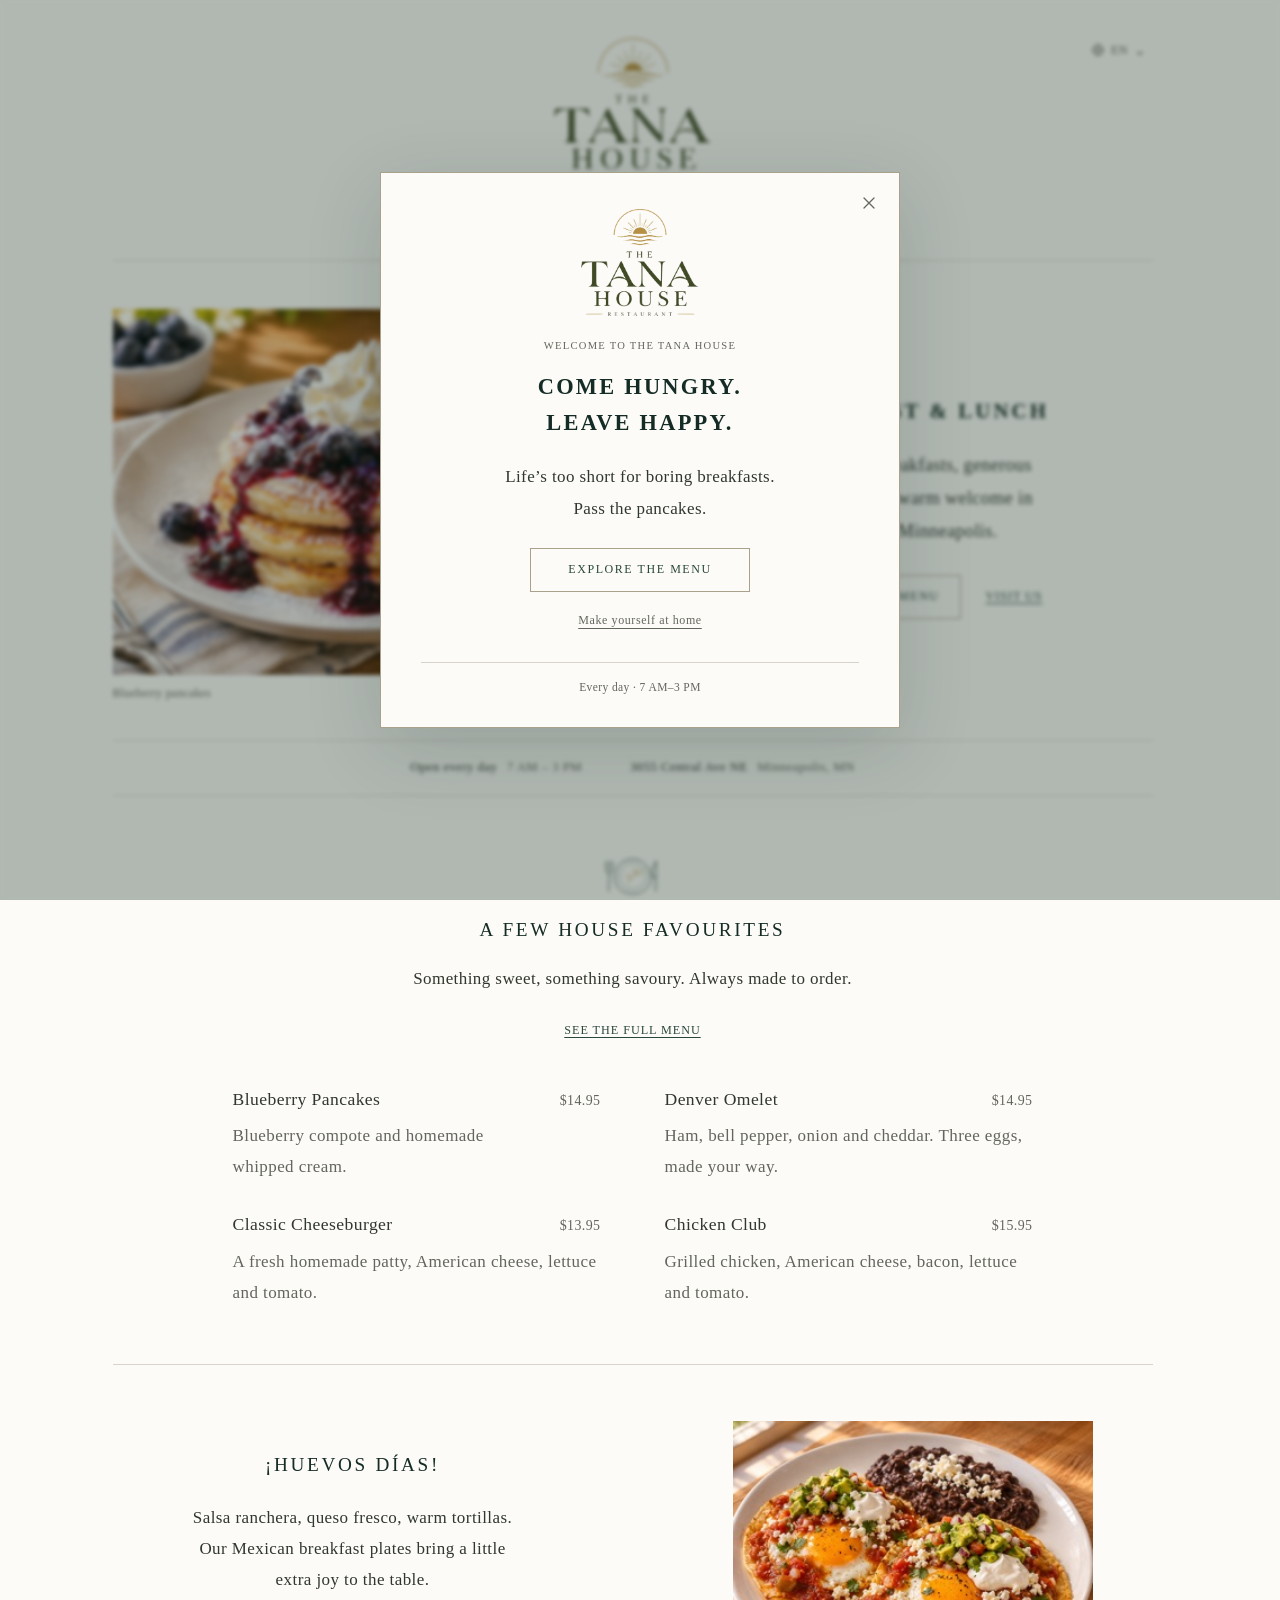
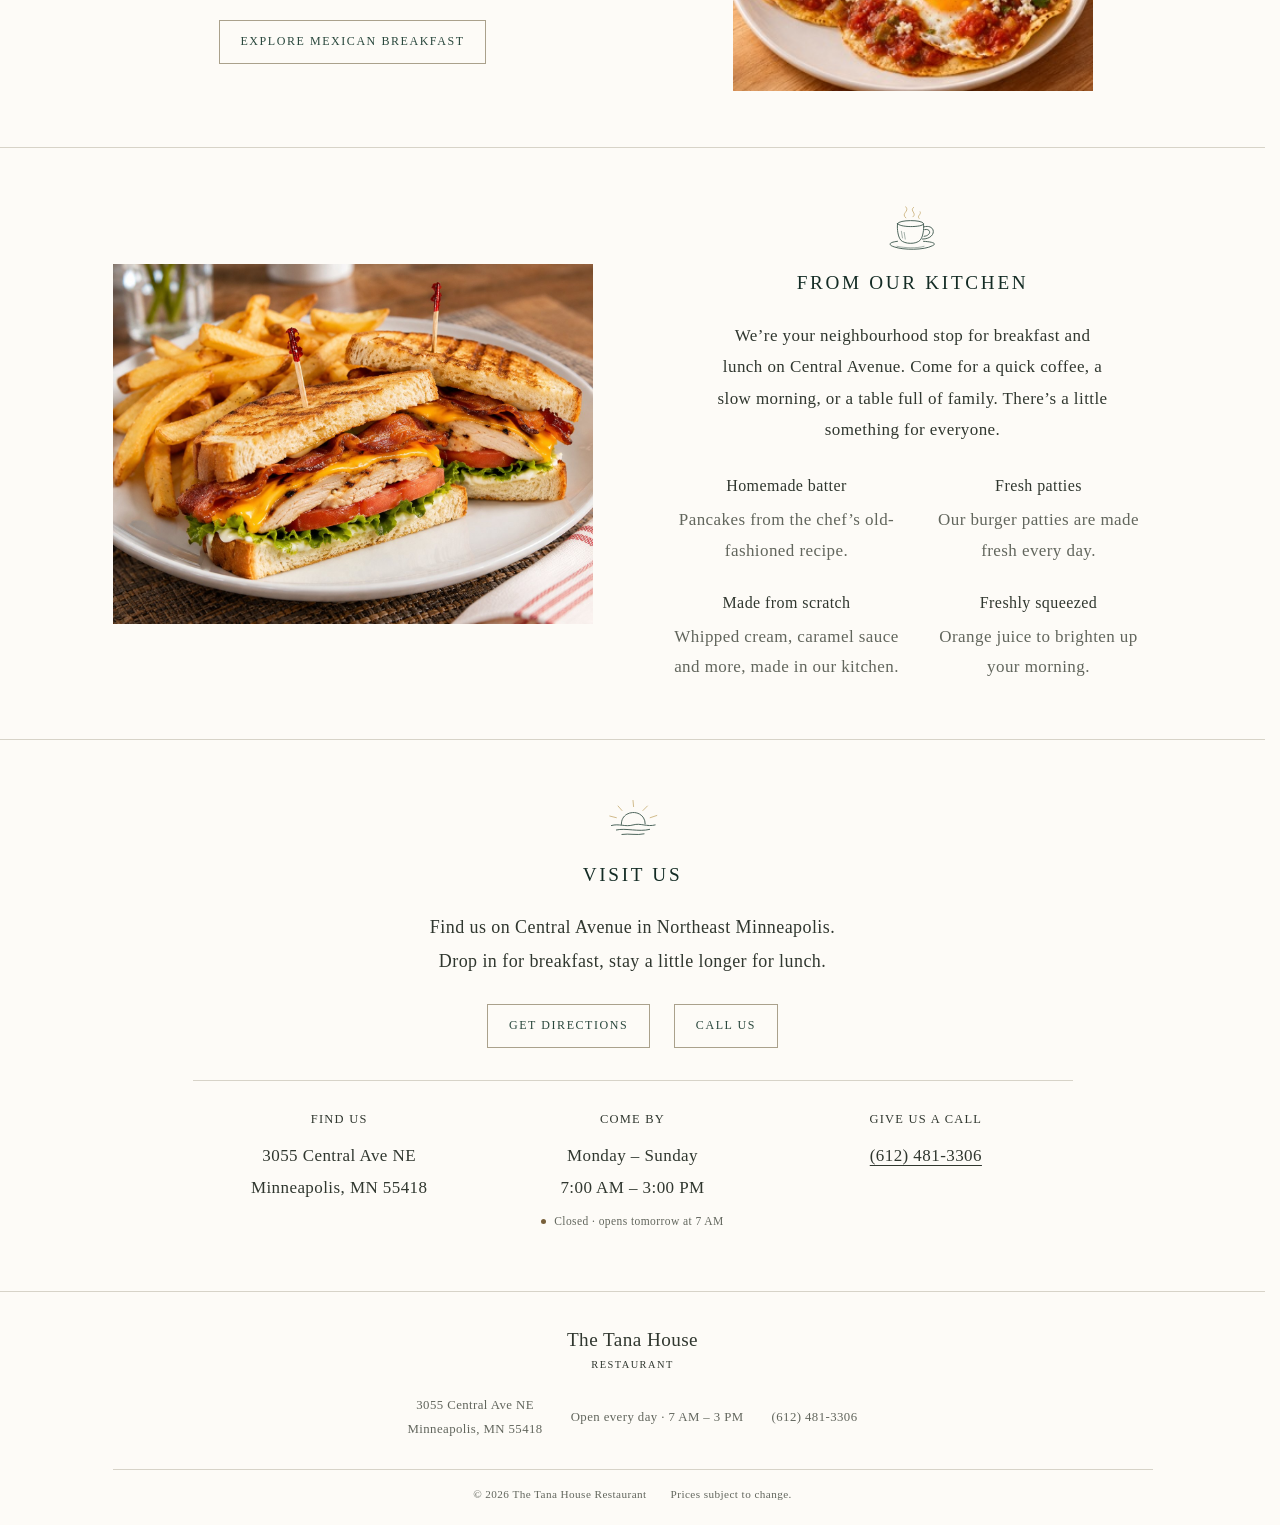
==== commit e48124ea: "update" ====
--- a/index.html
+++ b/index.html
@@ -5,11 +5,8 @@
   <meta name="viewport" content="width=device-width, initial-scale=1, viewport-fit=cover">
   <title>The Tana House | Restaurant — Breakfast &amp; Lunch</title>
   <meta name="description" content="The Tana House is a breakfast and lunch restaurant at 3055 Central Ave NE, Minneapolis, open daily 7 AM–3 PM: classic pancakes, omelets, Mexican breakfast, handcrafted burgers, sandwiches, soups and desserts.">
-  <meta name="theme-color" content="#82400C">
+  <meta name="theme-color" content="#FDFBF7">
   <link rel="icon" href="assets/img/logo-emblem.png" type="image/png">
-  <link rel="preconnect" href="https://fonts.googleapis.com">
-  <link rel="preconnect" href="https://fonts.gstatic.com" crossorigin>
-  <link href="https://fonts.googleapis.com/css2?family=Cinzel:wght@500;600&family=Cormorant+Garamond:ital,wght@0,500;0,600;1,500&family=Jost:wght@400;500;600&family=Noto+Sans+Ethiopic:wght@400;500;600&family=Noto+Serif+Ethiopic:wght@500;600&display=swap" rel="stylesheet">
   <link rel="stylesheet" href="assets/css/styles.css">
   <link rel="stylesheet" href="assets/css/languages.css">
   <link rel="stylesheet" href="assets/css/responsive.css">
@@ -62,86 +59,61 @@
 }
   </script>
 </head>
-<body>
+<body class="home-page">
   <a class="skip-link" href="#main">Skip to content</a>
-  <div class="special-banner" hidden><span class="special-text"></span><a href="menu.html#huevos">¡Huevos Días! <svg viewBox="0 0 24 24" fill="none" stroke="currentColor" stroke-width="1.7" stroke-linecap="round" stroke-linejoin="round" aria-hidden="true"><path d="M5 12h14M13 6l6 6-6 6"/></svg></a><button class="special-close" type="button" aria-label="Dismiss announcement">×</button></div>
+
   <header class="site-header">
     <nav class="nav wrap" aria-label="Main navigation">
-      <a class="brand" href="index.html" aria-label="The Tana House — home">
-        <img src="assets/img/logo-emblem.png" alt="" width="62" height="43">
-        <span class="brand-text"><span class="brand-the">The</span><span class="brand-name">Tana House</span><span class="brand-sub">Restaurant</span></span>
-      </a>
-      <span class="open-status nav-status" hidden><i aria-hidden="true"></i><span class="open-text"></span></span>
+      <a class="brand" href="index.html" aria-label="The Tana House — home"><img src="assets/img/logo.png" alt="" width="700" height="637"></a>
+
+      <ul class="nav-links" id="nav-links"><li><a class="btn btn-primary" href="menu.html">View menu </a></li><li><a href="index.html#story">Our kitchen</a></li><li><a href="index.html#visit">Visit us</a></li></ul>
       <details class="language-picker"><summary aria-label="Choose language"><svg viewBox="0 0 24 24" fill="none" stroke="currentColor" stroke-width="1.6" aria-hidden="true"><circle cx="12" cy="12" r="9"/><path d="M3 12h18M12 3c5 5 5 13 0 18-5-5-5-13 0-18z"/></svg><span>EN</span><span class="language-chevron" aria-hidden="true">⌄</span></summary><div class="language-options"><a class="lang-switch" href="index.html" lang="en" hreflang="en" aria-current="page">English<span aria-hidden="true">✓</span></a><a class="lang-switch" href="index-es.html" lang="es" hreflang="es">Español</a><a class="lang-switch" href="index-am.html" lang="am" hreflang="am">አማርኛ</a><a class="lang-switch" href="index-so.html" lang="so" hreflang="so">Soomaali</a><a class="lang-switch" href="index-vi.html" lang="vi" hreflang="vi">Tiếng Việt</a></div></details>
-      <button class="nav-toggle" type="button" aria-label="Open navigation" aria-expanded="false" aria-controls="nav-links"><span></span><span></span><span></span></button>
-      <ul class="nav-links" id="nav-links">
-        <li><a href="index.html#story">Our kitchen</a></li>
-        <li><a href="index.html#visit">Visit us</a></li>
-        <li><a class="btn btn-primary" href="menu.html">View menu <svg viewBox="0 0 24 24" fill="none" stroke="currentColor" stroke-width="1.7" stroke-linecap="round" stroke-linejoin="round" aria-hidden="true"><path d="M5 12h14M13 6l6 6-6 6"/></svg></a></li>
-      </ul>
+
     </nav>
   </header>
 
   <main id="main">
-    <section class="hero">
-      <div class="wrap hero-grid">
-        <div class="hero-copy">
-          <span class="eyebrow">Breakfast &amp; lunch · Northeast Minneapolis</span>
-          <h1><span data-time-greeting>Good morning</span>, <em>beautifully</em> made.</h1>
-          <p class="hero-lead">Homemade breakfasts, generous lunches, and a warm welcome in Northeast Minneapolis.</p>
-          <div class="hero-actions"><a class="btn btn-primary" href="menu.html">Explore the menu <svg viewBox="0 0 24 24" fill="none" stroke="currentColor" stroke-width="1.7" stroke-linecap="round" stroke-linejoin="round" aria-hidden="true"><path d="M5 12h14M13 6l6 6-6 6"/></svg></a><a class="text-link" href="#visit">Visit us <svg viewBox="0 0 24 24" fill="none" stroke="currentColor" stroke-width="1.7" stroke-linecap="round" stroke-linejoin="round" aria-hidden="true"><path d="M5 12h14M13 6l6 6-6 6"/></svg></a></div>
-          <div class="hero-meta"><div><svg viewBox="0 0 24 24" fill="none" stroke="currentColor" stroke-width="1.7" stroke-linecap="round" stroke-linejoin="round" aria-hidden="true"><path d="M4 6h16M4 12h16M4 18h10"/></svg><p><strong>Open every day</strong><span>7 AM – 3 PM</span></p></div><div><svg viewBox="0 0 24 24" fill="none" stroke="currentColor" stroke-width="1.7" stroke-linecap="round" stroke-linejoin="round" aria-hidden="true"><path d="M12 22s-7-6.2-7-12a7 7 0 0 1 14 0c0 5.8-7 12-7 12z"/><circle cx="12" cy="10" r="2.5"/></svg><p><strong>3055 Central Ave NE</strong><span>Minneapolis, MN</span></p></div></div>
+    <section class="hero" aria-labelledby="home-heading">
+      <div class="wrap">
+        <div class="hero-panel">
+          <figure class="hero-art"><div class="photo arch"><img src="assets/img/photos/hero.jpg" alt="Blueberry pancakes with compote and whipped cream" width="1400" height="1050" fetchpriority="high" decoding="async"></div><figcaption><span>Blueberry pancakes</span><span>$14.95</span></figcaption></figure>
+          <div class="hero-copy"><h1 id="home-heading">Breakfast &amp; lunch</h1><p class="hero-lead">Homemade breakfasts, generous lunches, and a warm welcome in Northeast Minneapolis.</p><div class="hero-actions"><a class="btn btn-primary" href="menu.html">Explore the menu </a><a class="text-link" href="#visit">Visit us </a></div></div>
         </div>
-        <figure class="hero-art"><div class="photo arch"><img src="assets/img/photos/hero.jpg" alt="Blueberry pancakes with compote and whipped cream" width="1400" height="1050" fetchpriority="high" decoding="async"></div><figcaption><span>Blueberry pancakes</span><span>$14.95</span></figcaption></figure>
+        <div class="hero-meta"><div><p><strong>Open every day</strong><span>7 AM – 3 PM</span></p></div><div><p><strong>3055 Central Ave NE</strong><span>Minneapolis, MN</span></p></div></div>
       </div>
     </section>
 
     <section class="section favourites" id="favourites">
       <div class="wrap">
-        <div class="section-heading"><div><span class="eyebrow">A few house favourites</span><h2>Your next favourite plate.</h2><p>Something sweet, something savoury. Always made to order.</p></div><a class="text-link" href="menu.html">See the full menu <svg viewBox="0 0 24 24" fill="none" stroke="currentColor" stroke-width="1.7" stroke-linecap="round" stroke-linejoin="round" aria-hidden="true"><path d="M5 12h14M13 6l6 6-6 6"/></svg></a></div>
+        <div class="section-heading"><div><img class="section-sketch" src="assets/img/sketches/plate.svg" width="112" height="88" alt="" aria-hidden="true" loading="lazy" decoding="async"><h2>A few house favourites</h2><p>Something sweet, something savoury. Always made to order.</p></div><a class="text-link" href="menu.html">See the full menu </a></div>
         <div class="fav-grid">
           <a class="fav-card" href="menu.html#pancakes">
-            <div class="photo"><img src="assets/img/photos/pancakes.jpg" alt="Blueberry Pancakes" width="1400" height="1050" loading="lazy" decoding="async"></div>
-            <div class="fav-body"><span class="card-label">Sweet mornings</span><div class="fav-title"><h3>Blueberry Pancakes</h3><span class="price">$14.95</span></div><p>Blueberry compote and homemade whipped cream.</p><span class="card-link">View menu <svg viewBox="0 0 24 24" fill="none" stroke="currentColor" stroke-width="1.7" stroke-linecap="round" stroke-linejoin="round" aria-hidden="true"><path d="M5 12h14M13 6l6 6-6 6"/></svg></span></div>
+
+            <div class="fav-body"><div class="fav-title"><h3>Blueberry Pancakes</h3><span class="price">$14.95</span></div><p>Blueberry compote and homemade whipped cream.</p></div>
           </a>
           <a class="fav-card" href="menu.html#omelets">
-            <div class="photo"><img src="assets/img/photos/omelets.jpg" alt="Denver Omelet" width="1400" height="1050" loading="lazy" decoding="async"></div>
-            <div class="fav-body"><span class="card-label">Breakfast classics</span><div class="fav-title"><h3>Denver Omelet</h3><span class="price">$14.95</span></div><p>Ham, bell pepper, onion and cheddar. Three eggs, made your way.</p><span class="card-link">View menu <svg viewBox="0 0 24 24" fill="none" stroke="currentColor" stroke-width="1.7" stroke-linecap="round" stroke-linejoin="round" aria-hidden="true"><path d="M5 12h14M13 6l6 6-6 6"/></svg></span></div>
+
+            <div class="fav-body"><div class="fav-title"><h3>Denver Omelet</h3><span class="price">$14.95</span></div><p>Ham, bell pepper, onion and cheddar. Three eggs, made your way.</p></div>
           </a>
           <a class="fav-card" href="menu.html#burgers">
-            <div class="photo"><img src="assets/img/photos/burgers.jpg" alt="Classic Cheeseburger" width="1400" height="1050" loading="lazy" decoding="async"></div>
-            <div class="fav-body"><span class="card-label">A little lunch</span><div class="fav-title"><h3>Classic Cheeseburger</h3><span class="price">$13.95</span></div><p>A fresh homemade patty, American cheese, lettuce and tomato.</p><span class="card-link">View menu <svg viewBox="0 0 24 24" fill="none" stroke="currentColor" stroke-width="1.7" stroke-linecap="round" stroke-linejoin="round" aria-hidden="true"><path d="M5 12h14M13 6l6 6-6 6"/></svg></span></div>
+
+            <div class="fav-body"><div class="fav-title"><h3>Classic Cheeseburger</h3><span class="price">$13.95</span></div><p>A fresh homemade patty, American cheese, lettuce and tomato.</p></div>
           </a>
           <a class="fav-card" href="menu.html#sandwiches">
-            <div class="photo"><img src="assets/img/photos/sandwiches.jpg" alt="Chicken Club" width="1400" height="1050" loading="lazy" decoding="async"></div>
-            <div class="fav-body"><span class="card-label">Something hearty</span><div class="fav-title"><h3>Chicken Club</h3><span class="price">$15.95</span></div><p>Grilled chicken, American cheese, bacon, lettuce and tomato.</p><span class="card-link">View menu <svg viewBox="0 0 24 24" fill="none" stroke="currentColor" stroke-width="1.7" stroke-linecap="round" stroke-linejoin="round" aria-hidden="true"><path d="M5 12h14M13 6l6 6-6 6"/></svg></span></div>
+
+            <div class="fav-body"><div class="fav-title"><h3>Chicken Club</h3><span class="price">$15.95</span></div><p>Grilled chicken, American cheese, bacon, lettuce and tomato.</p></div>
           </a>
         </div>
+        <aside class="feature" aria-labelledby="mex-heading"><div class="feature-grid">
+      <div class="feature-copy"><h2 id="mex-heading">¡Huevos <em>Días!</em></h2><p>Salsa ranchera, queso fresco, warm tortillas. Our Mexican breakfast plates bring a little extra joy to the table.</p><a class="btn btn-gold" href="menu.html#huevos">Explore Mexican breakfast </a></div>
+      <div class="feature-art photo"><img src="assets/img/dishes/huevos-rancheros.jpg" alt="Huevos Rancheros" width="320" height="320" loading="lazy" decoding="async"></div>
+    </div></aside>
       </div>
     </section>
 
-    <section class="feature" aria-labelledby="mex-heading"><div class="wrap feature-grid">
-      <div class="feature-copy"><span class="eyebrow">A little taste of México</span><h2 id="mex-heading">¡Huevos <em>Días!</em></h2><p>Salsa ranchera, queso fresco, warm tortillas. Our Mexican breakfast plates bring a little extra joy to the table.</p><a class="btn btn-gold" href="menu.html#huevos">Explore Mexican breakfast <svg viewBox="0 0 24 24" fill="none" stroke="currentColor" stroke-width="1.7" stroke-linecap="round" stroke-linejoin="round" aria-hidden="true"><path d="M5 12h14M13 6l6 6-6 6"/></svg></a></div>
-      <ul class="feature-list"><li><a href="menu.html#huevos"><span>Huevos Rancheros</span><span>$16.95</span></a></li><li><a href="menu.html#huevos"><span>Chilaquiles con Huevos</span><span>$16.95</span></a></li><li><a href="menu.html#huevos"><span>Huevos Divorciados</span><span>$16.95</span></a></li><li><a href="menu.html#huevos"><span>Sopes con Cecina</span><span>$17.95</span></a></li></ul>
-    </div></section>
-
-    <section class="section categories"><div class="wrap"><div class="section-heading"><div><span class="eyebrow">Follow your appetite</span><h2>Breakfast person? Lunch person?</h2></div></div><div class="category-links">
-          <a href="menu.html#pancakes">Pancakes <svg viewBox="0 0 24 24" fill="none" stroke="currentColor" stroke-width="1.7" stroke-linecap="round" stroke-linejoin="round" aria-hidden="true"><path d="M5 12h14M13 6l6 6-6 6"/></svg></a>
-          <a href="menu.html#waffles">Waffles &amp; French toast <svg viewBox="0 0 24 24" fill="none" stroke="currentColor" stroke-width="1.7" stroke-linecap="round" stroke-linejoin="round" aria-hidden="true"><path d="M5 12h14M13 6l6 6-6 6"/></svg></a>
-          <a href="menu.html#omelets">Omelets <svg viewBox="0 0 24 24" fill="none" stroke="currentColor" stroke-width="1.7" stroke-linecap="round" stroke-linejoin="round" aria-hidden="true"><path d="M5 12h14M13 6l6 6-6 6"/></svg></a>
-          <a href="menu.html#huevos">¡Huevos Días! <svg viewBox="0 0 24 24" fill="none" stroke="currentColor" stroke-width="1.7" stroke-linecap="round" stroke-linejoin="round" aria-hidden="true"><path d="M5 12h14M13 6l6 6-6 6"/></svg></a>
-          <a href="menu.html#plates">Breakfast plates <svg viewBox="0 0 24 24" fill="none" stroke="currentColor" stroke-width="1.7" stroke-linecap="round" stroke-linejoin="round" aria-hidden="true"><path d="M5 12h14M13 6l6 6-6 6"/></svg></a>
-          <a href="menu.html#burgers">Burgers <svg viewBox="0 0 24 24" fill="none" stroke="currentColor" stroke-width="1.7" stroke-linecap="round" stroke-linejoin="round" aria-hidden="true"><path d="M5 12h14M13 6l6 6-6 6"/></svg></a>
-          <a href="menu.html#sandwiches">Sandwiches <svg viewBox="0 0 24 24" fill="none" stroke="currentColor" stroke-width="1.7" stroke-linecap="round" stroke-linejoin="round" aria-hidden="true"><path d="M5 12h14M13 6l6 6-6 6"/></svg></a>
-          <a href="menu.html#soups">Soups &amp; salads <svg viewBox="0 0 24 24" fill="none" stroke="currentColor" stroke-width="1.7" stroke-linecap="round" stroke-linejoin="round" aria-hidden="true"><path d="M5 12h14M13 6l6 6-6 6"/></svg></a>
-          <a href="menu.html#sides">Sides <svg viewBox="0 0 24 24" fill="none" stroke="currentColor" stroke-width="1.7" stroke-linecap="round" stroke-linejoin="round" aria-hidden="true"><path d="M5 12h14M13 6l6 6-6 6"/></svg></a>
-          <a href="menu.html#drinks">Coffee &amp; juice <svg viewBox="0 0 24 24" fill="none" stroke="currentColor" stroke-width="1.7" stroke-linecap="round" stroke-linejoin="round" aria-hidden="true"><path d="M5 12h14M13 6l6 6-6 6"/></svg></a>
-          <a href="menu.html#desserts">Desserts <svg viewBox="0 0 24 24" fill="none" stroke="currentColor" stroke-width="1.7" stroke-linecap="round" stroke-linejoin="round" aria-hidden="true"><path d="M5 12h14M13 6l6 6-6 6"/></svg></a>
-    </div></div></section>
-
     <section class="section story-section" id="story"><div class="wrap story-grid">
       <div class="story-art photo"><img src="assets/img/photos/sandwiches.jpg" alt="Grilled chicken club sandwich with bacon, lettuce and tomato" width="1400" height="1050" loading="lazy" decoding="async"></div>
-      <div class="story"><span class="eyebrow">From our kitchen</span><h2>The little things, made with care.</h2><p class="story-lead">We’re your neighbourhood stop for breakfast and lunch on Central Avenue. Come for a quick coffee, a slow morning, or a table full of family. There’s a little something for everyone.</p><div class="story-points"><div><h3>Homemade batter</h3><p>Pancakes from the chef’s old-fashioned recipe.</p></div>
+      <div class="story"><img class="section-sketch" src="assets/img/sketches/coffee.svg" width="112" height="88" alt="" aria-hidden="true" loading="lazy" decoding="async"><h2>From our kitchen</h2><p class="story-lead">We’re your neighbourhood stop for breakfast and lunch on Central Avenue. Come for a quick coffee, a slow morning, or a table full of family. There’s a little something for everyone.</p><div class="story-points"><div><h3>Homemade batter</h3><p>Pancakes from the chef’s old-fashioned recipe.</p></div>
 <div><h3>Fresh patties</h3><p>Our burger patties are made fresh every day.</p></div>
 <div><h3>Made from scratch</h3><p>Whipped cream, caramel sauce and more, made in our kitchen.</p></div>
 <div><h3>Freshly squeezed</h3><p>Orange juice to brighten up your morning.</p></div></div></div>
@@ -150,26 +122,22 @@
     <section class="section" data-restaurant-gallery hidden><div class="wrap"><div class="section-heading"><div><span class="eyebrow">A look around</span><h2>Make yourself at home.</h2></div></div><div class="gallery-grid" data-gallery-items></div></div></section>
     <section class="section guest-reviews" data-guest-reviews hidden><div class="wrap"><div class="section-heading"><div><span class="eyebrow">Around the table</span><h2>A few words from our guests.</h2></div></div><div class="review-grid" data-review-items></div></div></section>
 
-    <section class="section visit" id="visit"><div class="wrap visit-grid">
-      <div class="visit-copy"><span class="eyebrow">Your table is waiting</span><h2>Pull up a chair.</h2><p class="visit-lead">Find us on Central Avenue in Northeast Minneapolis. Drop in for breakfast, stay a little longer for lunch.</p><div class="hero-actions"><a class="btn btn-gold" href="https://www.google.com/maps/search/?api=1&amp;query=The+Tana+House+3055+Central+Ave+NE+Minneapolis+MN+55418" target="_blank" rel="noopener">Get directions <svg viewBox="0 0 24 24" fill="none" stroke="currentColor" stroke-width="1.7" stroke-linecap="round" stroke-linejoin="round" aria-hidden="true"><path d="M5 12h14M13 6l6 6-6 6"/></svg></a><a class="btn btn-light" href="tel:+16124813306">Call us</a></div><a class="map-link" href="https://www.google.com/maps/search/?api=1&amp;query=The+Tana+House+3055+Central+Ave+NE+Minneapolis+MN+55418" target="_blank" rel="noopener">Find us on Google Maps <svg viewBox="0 0 24 24" fill="none" stroke="currentColor" stroke-width="1.7" stroke-linecap="round" stroke-linejoin="round" aria-hidden="true"><path d="M5 12h14M13 6l6 6-6 6"/></svg><span>Location, photos &amp; guest reviews</span></a></div>
-      <div class="visit-card"><div><span class="detail-icon"><svg viewBox="0 0 24 24" fill="none" stroke="currentColor" stroke-width="1.7" stroke-linecap="round" stroke-linejoin="round" aria-hidden="true"><path d="M12 22s-7-6.2-7-12a7 7 0 0 1 14 0c0 5.8-7 12-7 12z"/><circle cx="12" cy="10" r="2.5"/></svg></span><div><h3>Find us</h3><address>3055 Central Ave NE<br>Minneapolis, MN 55418</address></div></div><div><span class="detail-icon"><svg viewBox="0 0 24 24" fill="none" stroke="currentColor" stroke-width="1.7" stroke-linecap="round" stroke-linejoin="round" aria-hidden="true"><path d="M4 6h16M4 12h16M4 18h10"/></svg></span><div><h3>Come by</h3><p>Monday – Sunday<br><strong>7:00 AM – 3:00 PM</strong></p><span class="open-status" hidden><i aria-hidden="true"></i><span class="open-text"></span></span></div></div><div><span class="detail-icon"><svg viewBox="0 0 24 24" fill="none" stroke="currentColor" stroke-width="1.7" stroke-linecap="round" stroke-linejoin="round" aria-hidden="true"><path d="M22 16.9v3a2 2 0 0 1-2.2 2 19.8 19.8 0 0 1-8.6-3.1 19.5 19.5 0 0 1-6-6A19.8 19.8 0 0 1 2.1 4.2 2 2 0 0 1 4.1 2h3a2 2 0 0 1 2 1.7c.1 1 .4 1.9.7 2.8a2 2 0 0 1-.5 2.1L8 9.9a16 16 0 0 0 6 6l1.3-1.3a2 2 0 0 1 2.1-.4c.9.3 1.8.6 2.8.7a2 2 0 0 1 1.7 2z"/></svg></span><div><h3>Give us a call</h3><a href="tel:+16124813306">(612) 481-3306</a></div></div></div>
-    </div></section>
+    <section class="section visit" id="visit">
+      <div class="wrap">
+        <div class="visit-heading">
+          <div><img class="section-sketch" src="assets/img/sketches/sunrise.svg" width="112" height="88" alt="" aria-hidden="true" loading="lazy" decoding="async"><h2>Visit us</h2></div>
+          <div class="visit-copy"><p class="visit-lead">Find us on Central Avenue in Northeast Minneapolis. Drop in for breakfast, stay a little longer for lunch.</p><div class="hero-actions"><a class="btn btn-gold" href="https://www.google.com/maps/search/?api=1&amp;query=The+Tana+House+3055+Central+Ave+NE+Minneapolis+MN+55418" target="_blank" rel="noopener">Get directions </a><a class="btn btn-light" href="tel:+16124813306">Call us</a></div></div>
+        </div>
+        <div class="visit-card"><div><span class="detail-icon"><svg viewBox="0 0 24 24" fill="none" stroke="currentColor" stroke-width="1.7" stroke-linecap="round" stroke-linejoin="round" aria-hidden="true"><path d="M12 22s-7-6.2-7-12a7 7 0 0 1 14 0c0 5.8-7 12-7 12z"/><circle cx="12" cy="10" r="2.5"/></svg></span><div><h3>Find us</h3><address>3055 Central Ave NE<br>Minneapolis, MN 55418</address></div></div><div><span class="detail-icon"><svg viewBox="0 0 24 24" fill="none" stroke="currentColor" stroke-width="1.7" stroke-linecap="round" stroke-linejoin="round" aria-hidden="true"><path d="M4 6h16M4 12h16M4 18h10"/></svg></span><div><h3>Come by</h3><p>Monday – Sunday<br><strong>7:00 AM – 3:00 PM</strong></p><span class="open-status" hidden><i aria-hidden="true"></i><span class="open-text"></span></span></div></div><div><span class="detail-icon"><svg viewBox="0 0 24 24" fill="none" stroke="currentColor" stroke-width="1.7" stroke-linecap="round" stroke-linejoin="round" aria-hidden="true"><path d="M22 16.9v3a2 2 0 0 1-2.2 2 19.8 19.8 0 0 1-8.6-3.1 19.5 19.5 0 0 1-6-6A19.8 19.8 0 0 1 2.1 4.2 2 2 0 0 1 4.1 2h3a2 2 0 0 1 2 1.7c.1 1 .4 1.9.7 2.8a2 2 0 0 1-.5 2.1L8 9.9a16 16 0 0 0 6 6l1.3-1.3a2 2 0 0 1 2.1-.4c.9.3 1.8.6 2.8.7a2 2 0 0 1 1.7 2z"/></svg></span><div><h3>Give us a call</h3><a href="tel:+16124813306">(612) 481-3306</a></div></div></div>
+      </div>
+    </section>
   </main>
 
   <footer class="site-footer">
-    <div class="wrap footer-grid">
-      <div><a class="footer-brand" href="index.html">The Tana House<span>Restaurant</span></a><p>Good food. A warm welcome. Every day.</p></div>
-      <div><h2>Explore</h2><ul><li><a href="menu.html">See the full menu</a></li><li><a href="index.html#story">Our kitchen</a></li><li><a href="index.html#visit">Visit us</a></li></ul></div>
-      <div><h2>Find us</h2><address><a href="https://www.google.com/maps/search/?api=1&amp;query=The+Tana+House+3055+Central+Ave+NE+Minneapolis+MN+55418" target="_blank" rel="noopener">3055 Central Ave NE<br>Minneapolis, MN 55418</a></address><p>Open every day · 7 AM – 3 PM</p><a href="tel:+16124813306">(612) 481-3306</a></div>
-    </div>
+    <div class="wrap footer-grid"><a class="footer-brand" href="index.html">The Tana House<span>Restaurant</span></a><div class="footer-contact"><address><a href="https://www.google.com/maps/search/?api=1&amp;query=The+Tana+House+3055+Central+Ave+NE+Minneapolis+MN+55418" target="_blank" rel="noopener">3055 Central Ave NE<br>Minneapolis, MN 55418</a></address><p>Open every day · 7 AM – 3 PM</p><a href="tel:+16124813306">(612) 481-3306</a></div></div>
     <div class="wrap footer-bottom"><span>&copy; <span id="year">2026</span> The Tana House Restaurant</span><span>Prices subject to change.</span></div>
-    <p class="wrap credits">Food images are illustrative; some are AI-generated. Actual presentation may vary.</p>
   </footer>
-  <nav class="actionbar" aria-label="Quick actions">
-    <a href="menu.html" class="ab-menu"><svg viewBox="0 0 24 24" fill="none" stroke="currentColor" stroke-width="1.7" stroke-linecap="round" stroke-linejoin="round" aria-hidden="true"><path d="M4 6h16M4 12h16M4 18h10"/></svg>Menu</a>
-    <a href="https://www.google.com/maps/search/?api=1&amp;query=The+Tana+House+3055+Central+Ave+NE+Minneapolis+MN+55418" target="_blank" rel="noopener"><svg viewBox="0 0 24 24" fill="none" stroke="currentColor" stroke-width="1.7" stroke-linecap="round" stroke-linejoin="round" aria-hidden="true"><path d="M12 22s-7-6.2-7-12a7 7 0 0 1 14 0c0 5.8-7 12-7 12z"/><circle cx="12" cy="10" r="2.5"/></svg>Directions</a>
-    <a href="tel:+16124813306"><svg viewBox="0 0 24 24" fill="none" stroke="currentColor" stroke-width="1.7" stroke-linecap="round" stroke-linejoin="round" aria-hidden="true"><path d="M22 16.9v3a2 2 0 0 1-2.2 2 19.8 19.8 0 0 1-8.6-3.1 19.5 19.5 0 0 1-6-6A19.8 19.8 0 0 1 2.1 4.2 2 2 0 0 1 4.1 2h3a2 2 0 0 1 2 1.7c.1 1 .4 1.9.7 2.8a2 2 0 0 1-.5 2.1L8 9.9a16 16 0 0 0 6 6l1.3-1.3a2 2 0 0 1 2.1-.4c.9.3 1.8.6 2.8.7a2 2 0 0 1 1.7 2z"/></svg>Call</a>
-  </nav>
+
   <script src="assets/js/content.js"></script>
   <script src="assets/js/languages.js"></script>
   <script src="assets/js/main.js"></script>
--- a/assets/css/styles.css
+++ b/assets/css/styles.css
@@ -1,2368 +1,217 @@
-/* The Tana House — peach, burnt orange, ochre, and espresso.
-   Palette inspired by https://earthgirlcreative.com/. */
+/* The Tana House — warm paper, classic serif type, and quiet green accents. */
 :root {
-  --canvas: #F9E7C9;
-  --surface: #FFF6E8;
-  --border: #DEC2A2;
-  --border-strong: #B58A64;
-  --accent: #82400C;
-  --accent-deep: #2F180D;
-  --accent-soft: #795A42;
-  --accent-warm: #984B18;
-  --ochre: #D3962B;
-  --ochre-hover: #E4AE4C;
-  --ink: #0A0400;
-  --ink-soft: #674F3C;
-  --surface-muted: #F3DEC0;
-  --surface-hover: #EDCFAA;
-  --on-dark: #F9E7C9;
-  --on-dark-soft: #E2C8AA;
-  --dark-surface: #3C2517;
-  --dark-border: #926C4A;
-  --dark-active: #684122;
-  --shadow-color: 47 24 13;
+  --canvas: #FDFBF7;
+  --surface: #FDFBF7;
+  --border: #D7D3C8;
+  --border-strong: #AAA18C;
+  --accent: #29473C;
+  --accent-deep: #142C25;
+  --accent-soft: #5C6758;
+  --accent-warm: #78603A;
+  --title: var(--accent-deep);
+  --ochre: #C8AD75;
+  --ochre-hover: #D5BD89;
+  --ink: #30372F;
+  --ink-soft: #62665D;
+  --surface-muted: #EBE9E0;
+  --surface-hover: #E2E4D9;
+  --on-dark: #F6F2E9;
+  --on-dark-soft: #C9D0C5;
+  --dark-surface: #203C32;
+  --dark-border: #536455;
+  --dark-active: #3F5D4D;
+  --shadow-color: 20 44 37;
   --focus-color: var(--accent);
-  --radius: 18px;
+  --radius: 10px;
   --wordmark: "Cinzel", Georgia, serif;
-  --display: "Cormorant Garamond", Garamond, Georgia, serif;
-  --body: "Jost", "Avenir Next", "Segoe UI", sans-serif;
-  --wrap: min(1240px, 100% - 4rem);
-  --header-height: 84px;
-}
-
-*,
-*::before,
-*::after {
-  box-sizing: border-box;
-}
-
-html {
-  scroll-behavior: smooth;
-  scrollbar-gutter: stable;
-  scroll-padding-top: calc(var(--header-height) + 80px);
-}
-
-body {
-  margin: 0;
-  background: var(--canvas);
-  color: var(--ink);
-  font: 400 1.025rem/1.65 var(--body);
-  -webkit-font-smoothing: antialiased;
-}
-
-[hidden] {
-  display: none !important;
-}
-
-img {
-  display: block;
-  max-width: 100%;
-  height: auto;
-}
-
-a {
-  color: inherit;
-  text-underline-offset: .2em;
-}
-
-button,
-input {
-  font: inherit;
-}
-
-button,
-a,
-input {
-  -webkit-tap-highlight-color: transparent;
-}
-
-button {
-  cursor: pointer;
-}
-
-button,
-input,
-a {
-  touch-action: manipulation;
-}
-
-:focus-visible {
-  outline: 3px solid var(--focus-color);
-  outline-offset: 5px;
-}
-
-:where(.hero, .special-banner, .feature, .visit, .site-footer, .mex, .menu-cta) {
-  --focus-color: var(--on-dark);
-}
-
-h1,
-h2,
-h3,
-p,
-figure {
-  margin: 0;
-}
-
-h1,
-h2,
-h3 {
-  font-family: var(--display);
-  font-weight: 500;
-  line-height: 1.08;
-}
-
-h1,
-h2 {
-  text-wrap: balance;
-}
-
-p {
-  text-wrap: pretty;
-}
-
-svg {
-  flex-shrink: 0;
-}
-
-.wrap {
-  width: var(--wrap);
-  margin-inline: auto;
-}
-
-.skip-link {
-  position: fixed;
-  top: .8rem;
-  left: 1rem;
-  transform: translateY(-160%);
-  padding: .7rem 1rem;
-  background: var(--accent);
-  color: white;
-  border-radius: 8px;
-  z-index: 100;
-}
-
-.skip-link:focus {
-  transform: none;
-}
-
-.eyebrow {
-  display: block;
-  color: var(--accent-soft);
-  font-size: .8rem;
-  font-weight: 500;
-  letter-spacing: .08em;
-  line-height: 1.5;
-}
-
-.text-link {
-  display: inline-flex;
-  align-items: center;
-  gap: .65rem;
-  min-height: 44px;
-  color: var(--accent);
-  font-size: .95rem;
-  font-weight: 500;
-  text-decoration: none;
-}
-
-.text-link:hover {
-  text-decoration: underline;
-}
-
-.text-link svg,
-.btn svg,
-.card-link svg,
-.map-link svg {
-  width: 19px;
-  height: 19px;
-}
-
-/* Buttons and navigation */
-.btn {
-  display: inline-flex;
-  align-items: center;
-  justify-content: center;
-  gap: .75rem;
-  min-height: 50px;
-  padding: .85rem 1.45rem;
-  border: 1px solid transparent;
-  border-radius: 10px;
-  font-size: .95rem;
-  font-weight: 500;
-  line-height: 1.45;
-  text-decoration: none;
-  transition: background .2s, border-color .2s, transform .2s, box-shadow .25s;
-}
-
-.btn:hover {
-  transform: translateY(-2px);
-}
-
-.btn-primary {
-  color: var(--surface);
-  background: var(--accent);
-}
-
-.btn-primary:hover {
-  background: var(--accent-deep);
-}
-
-.btn-ghost {
-  color: var(--accent);
-  background: transparent;
-  border-color: var(--accent);
-}
-
-.btn-ghost:hover {
-  background: var(--border);
-}
-
-.btn-gold {
-  background: var(--ochre);
-  color: var(--accent-deep);
-}
-
-.btn-gold:hover {
-  background: var(--ochre-hover);
-}
-
-.btn-light {
-  color: var(--surface);
-  border-color: var(--on-dark-soft);
-  background: transparent;
-}
-
-.btn-light:hover {
-  background: var(--dark-surface);
-}
-
-.special-banner {
-  position: relative;
-  display: flex;
-  justify-content: center;
-  align-items: center;
-  gap: 1.1rem;
-  padding: .55rem 3.25rem;
-  min-height: 42px;
-  background: var(--accent-deep);
-  color: var(--on-dark);
-  text-align: center;
-  font-size: .8rem;
-}
-
-.special-banner a {
-  display: inline-flex;
-  align-items: center;
-  gap: .35rem;
-  color: var(--ochre);
-  text-decoration: none;
-  white-space: nowrap;
-}
-
-.special-banner a:hover {
-  text-decoration: underline;
-}
-
-.special-banner svg {
-  width: 15px;
-  height: 15px;
-}
-
-.special-close {
-  position: absolute;
-  right: .3rem;
-  top: 50%;
-  transform: translateY(-50%);
-  width: 44px;
-  height: 44px;
-  color: var(--on-dark);
-  background: transparent;
-  border: 0;
-  font-size: 1.35rem;
-}
-
-.site-header {
-  position: sticky;
-  top: 0;
-  z-index: 50;
-  background: var(--canvas);
-  border-bottom: 1px solid transparent;
-  transition: border-color .2s, box-shadow .2s;
-}
-
-.site-header.scrolled {
-  border-color: var(--border);
-  box-shadow: 0 6px 18px rgb(var(--shadow-color) / 3%);
-}
-
-.nav {
-  display: flex;
-  align-items: center;
-  gap: 1.5rem;
-  height: var(--header-height);
-}
-
-.brand {
-  display: flex;
-  align-items: center;
-  gap: .7rem;
-  text-decoration: none;
-  color: var(--accent);
-  flex-shrink: 0;
-}
-
-.brand img {
-  width: 54px;
-}
-
-.brand-text {
-  display: flex;
-  flex-direction: column;
-  line-height: 1;
-}
-
-.brand-the {
-  font-family: var(--wordmark);
-  font-size: .52rem;
-  letter-spacing: .3em;
-}
-
-.brand-name {
-  margin: .2rem 0 .3rem;
-  font-family: var(--wordmark);
-  font-size: 1.18rem;
-  font-weight: 600;
-  letter-spacing: .035em;
-}
-
-.brand-sub {
-  font-size: .57rem;
-  letter-spacing: .22em;
-  text-transform: uppercase;
-  color: var(--accent-warm);
-}
-
-.nav-status {
-  margin-left: auto;
-}
-
-.lang-switch {
-  display: grid;
-  place-items: center;
-  width: 44px;
-  height: 44px;
-  border: 1px solid var(--border);
-  border-radius: 50%;
-  color: var(--accent);
-  font-size: .8rem;
-  font-weight: 500;
-  text-decoration: none;
-  flex-shrink: 0;
-}
-
-.lang-switch:hover {
-  background: var(--border);
-}
-
-.nav-links {
-  display: flex;
-  align-items: center;
-  gap: 2rem;
-  list-style: none;
-  margin: 0;
-  padding: 0;
-}
-
-.nav-links a:not(.btn) {
-  display: flex;
-  align-items: center;
-  min-height: 44px;
-  font-size: .9rem;
-  text-decoration: none;
-  color: var(--ink-soft);
-}
-
-.nav-links a:not(.btn):hover {
-  color: var(--accent);
-  text-decoration: underline;
-}
-
-.nav-links .btn {
-  min-height: 44px;
-  padding: .6rem 1.1rem;
-}
-
-.nav-toggle {
-  display: none;
-  width: 44px;
-  height: 44px;
-  padding: 10px;
-  border: 1px solid var(--border);
-  border-radius: 10px;
-  background: transparent;
-}
-
-.nav-toggle span {
-  display: block;
-  height: 1.5px;
-  background: var(--accent);
-  margin: 5px 0;
-  transition: transform .2s, opacity .2s;
-}
-
-.open-status {
-  display: inline-flex;
-  align-items: center;
-  gap: .5rem;
-  color: var(--ink-soft);
-  font-size: .75rem;
-  line-height: 1.4;
-}
-
-.open-status i {
-  display: block;
-  width: 7px;
-  height: 7px;
-  background: var(--accent-warm);
-  border-radius: 50%;
-  flex-shrink: 0;
-}
-
-.open-status.is-open i {
-  background: #5D7A37;
-}
-
-/* A clear first screen, without a loading overlay. */
-.hero {
-  padding: clamp(1rem, 2vw, 1.75rem) 0 clamp(3.5rem, 6vw, 5.5rem);
-  background: var(--accent-deep);
-  color: var(--on-dark);
-}
-
-.hero .eyebrow {
-  color: var(--on-dark-soft);
-}
-
-.hero .btn-primary {
-  background: var(--ochre);
-  color: var(--accent-deep);
-}
-
-.hero .btn-primary:hover {
-  background: var(--ochre-hover);
-}
-
-.hero .text-link {
-  color: var(--on-dark);
-}
-
-.hero-grid {
-  display: grid;
-  grid-template-columns: 1.05fr 1fr;
-  gap: clamp(2.5rem, 6vw, 6rem);
-  align-items: center;
-}
-
-.hero h1 {
-  margin: 1.1rem 0 1.4rem;
-  color: var(--on-dark);
-  font-size: clamp(2.75rem, 5.3vw, 5.15rem);
-  line-height: 1.04;
-  letter-spacing: -.025em;
-}
-
-.hero h1 em {
-  color: var(--ochre);
-  font-weight: 500;
-}
-
-.hero-lead {
-  max-width: 39ch;
-  color: var(--on-dark-soft);
-  font-size: 1.18rem;
-  line-height: 1.7;
-}
-
-.hero-actions {
-  display: flex;
-  align-items: center;
-  flex-wrap: wrap;
-  gap: 1.5rem;
-  margin-top: 1.8rem;
-}
-
-.hero-meta {
-  display: flex;
-  flex-wrap: wrap;
-  gap: 1.4rem 2rem;
-  margin-top: 2.3rem;
-  padding-top: 1.5rem;
-  border-top: 1px solid var(--dark-border);
-}
-
-.hero-meta>div {
-  display: flex;
-  gap: .6rem;
-  align-items: center;
-}
-
-.hero-meta svg {
-  width: 19px;
-  height: 19px;
-  color: var(--ochre);
-}
-
-.hero-meta strong {
-  display: block;
-  font-weight: 500;
-  font-size: .83rem;
-}
-
-.hero-meta span {
-  display: block;
-  color: var(--on-dark-soft);
-  font-size: .8rem;
-}
-
-.hero-art {
-  width: 100%;
-  max-width: 535px;
-  justify-self: end;
-}
-
-.photo {
-  overflow: hidden;
-  border-radius: var(--radius);
-  background: var(--border);
-}
-
-.photo img {
-  width: 100%;
-  height: 100%;
-  object-fit: cover;
-}
-
-.hero-art .photo {
-  aspect-ratio: 1 / 1.03;
-  border-radius: 48% 48% 18px 18px;
-}
-
-.hero-art img {
-  object-position: 50% 50%;
-}
-
-.hero-art figcaption {
-  display: flex;
-  justify-content: space-between;
-  gap: 1rem;
-  padding: .85rem .2rem 0;
-  font-size: .8rem;
-  color: var(--on-dark-soft);
-}
-
-.hero-art figcaption span:last-child {
-  color: var(--ochre);
-  font-weight: 500;
-}
-
-/* Food and category browsing */
-.section {
-  padding: clamp(3.5rem, 6vw, 5.75rem) 0;
-}
-
-/* Subtle Ethiopian tibeb-inspired diamonds at the edges, with clean section breaks. */
-:where(.hero, .menu-hero, main > .section, main > .feature, .menu-section, .menu-cta) {
-  --section-pattern: url("../img/section-weave.svg");
-  --section-pattern-size: 144px;
-  --section-pattern-opacity: .12;
-  position: relative;
-  isolation: isolate;
-}
-
-:where(.hero, .menu-hero, main > .section, main > .feature, .menu-section, .menu-cta)::before {
-  content: "";
-  position: absolute;
-  inset: 0;
-  z-index: -1;
-  border-radius: inherit;
-  background-image: var(--section-pattern);
-  background-size: var(--section-pattern-size);
-  background-position: center top;
-  opacity: var(--section-pattern-opacity);
-  -webkit-mask-image: linear-gradient(90deg, #000, transparent 20%, transparent 80%, #000);
-  mask-image: linear-gradient(90deg, #000, transparent 20%, transparent 80%, #000);
-  pointer-events: none;
-}
-
-:where(.hero, .feature, .visit, .menu-section.mex, .menu-cta) {
-  --section-pattern: url("../img/section-arches.svg");
-  --section-pattern-opacity: .14;
-}
-
-.menu-section:not(.mex)::before {
-  -webkit-mask-image: linear-gradient(90deg, #000, transparent 20%, transparent 80%, #000);
-  mask-image: linear-gradient(90deg, #000, transparent 20%, transparent 80%, #000);
-  opacity: .07;
-}
-
-@media (max-width: 640px) {
-  :where(.hero, .menu-hero, main > .section, main > .feature, .menu-section, .menu-cta) {
-    --section-pattern-size: 120px;
-    --section-pattern-opacity: .09;
-  }
-}
-
-@media print, (forced-colors: active) {
-  :where(.hero, .menu-hero, main > .section, main > .feature, .menu-section, .menu-cta)::before {
-    display: none;
-  }
-}
-
-.favourites {
-  background: var(--surface);
-  border-block: 1px solid var(--border);
-}
-
-.section-heading {
-  display: flex;
-  justify-content: space-between;
-  align-items: end;
-  gap: 1.5rem;
-  margin-bottom: 2rem;
-}
-
-.section-heading h2 {
-  margin-top: .55rem;
-  color: var(--accent);
-  font-size: clamp(2.2rem, 3.5vw, 3.3rem);
-  letter-spacing: -.02em;
-}
-
-.section-heading p {
-  margin-top: .8rem;
-  color: var(--ink-soft);
-  font-size: 1.1rem;
-}
-
-.section-heading>.text-link {
-  flex-shrink: 0;
-}
-
-.fav-grid {
-  display: grid;
-  grid-template-columns: repeat(4, minmax(0, 1fr));
-  gap: 1.35rem;
-}
-
-.fav-card {
-  display: flex;
-  flex-direction: column;
-  min-width: 0;
-  text-decoration: none;
-}
-
-.fav-card .photo {
-  aspect-ratio: 4 / 3;
-  border-radius: 14px;
-}
-
-.fav-card .photo img {
-  transition: transform .35s ease;
-}
-
-.fav-card:hover .photo img {
-  transform: scale(1.035);
-}
-
-.fav-body {
-  display: flex;
-  flex: 1;
-  flex-direction: column;
-  padding: 1.05rem .15rem 0;
-}
-
-.card-label {
-  color: var(--accent-soft);
-  font-size: .73rem;
-}
-
-.fav-title {
-  display: flex;
-  flex-wrap: wrap;
-  align-items: baseline;
-  gap: .45rem .75rem;
-  margin-top: .35rem;
-}
-
-.fav-title h3 {
-  flex: 1 1 150px;
-  color: var(--accent);
-  font-size: 1.5rem;
-  line-height: 1.18;
-}
-
-.price {
-  font-variant-numeric: tabular-nums;
-  font-weight: 500;
-}
-
-.fav-title .price {
-  color: var(--accent);
-  font-size: .86rem;
-}
-
-.fav-body p {
-  color: var(--ink-soft);
-  font-size: .96rem;
-  margin-top: .6rem;
-  line-height: 1.6;
-}
-
-.card-link {
-  display: flex;
-  align-items: center;
-  justify-content: space-between;
-  gap: .75rem;
-  margin-top: auto;
-  padding-top: 1.2rem;
-  color: var(--accent);
-  font-size: .83rem;
-  font-weight: 500;
-}
-
-.feature {
-  background: var(--accent-deep);
-  color: var(--surface);
-}
-
-.feature-grid {
-  display: grid;
-  grid-template-columns: 1fr 1fr;
-  gap: clamp(3rem, 8vw, 8rem);
-  align-items: center;
-  padding-block: clamp(3.5rem, 6vw, 5.75rem);
-}
-
-.feature .eyebrow {
-  color: var(--ochre);
-}
-
-.feature h2 {
-  margin: .8rem 0 1rem;
-  font-size: clamp(3.5rem, 6vw, 5.5rem);
-}
-
-.feature h2 em {
-  color: var(--ochre);
-}
-
-.feature-copy p {
-  max-width: 45ch;
-  color: var(--on-dark-soft);
-  font-size: 1.1rem;
-}
-
-.feature-copy .btn {
-  margin-top: 1.5rem;
-}
-
-.feature-list {
-  margin: 0;
-  padding: 0;
-  list-style: none;
-  border-top: 1px solid var(--dark-border);
-}
-
-.feature-list a {
-  display: flex;
-  align-items: baseline;
-  justify-content: space-between;
-  gap: 1rem;
-  padding: 1.35rem .2rem;
-  border-bottom: 1px solid var(--dark-border);
-  text-decoration: none;
-}
-
-.feature-list a:hover {
-  color: var(--ochre);
-}
-
-.feature-list span:first-child {
-  font-family: var(--display);
-  font-size: 1.7rem;
-  line-height: 1.2;
-}
-
-.feature-list span:last-child {
-  color: var(--ochre);
-  font-size: .95rem;
-  white-space: nowrap;
-}
-
-.category-links {
-  display: grid;
-  grid-template-columns: repeat(3, minmax(0, 1fr));
-  gap: .8rem;
-}
-
-.category-links a {
-  display: flex;
-  justify-content: space-between;
-  align-items: center;
-  gap: .8rem;
-  padding: 1rem 1.2rem;
-  min-height: 60px;
-  border: 1px solid var(--border);
-  border-radius: 10px;
-  color: var(--accent);
-  text-decoration: none;
-  font-size: .95rem;
-  transition: background .2s, border-color .2s;
-}
-
-.category-links a:hover {
-  background: var(--surface);
-  border-color: var(--accent-soft);
-}
-
-.category-links svg {
-  width: 18px;
-  height: 18px;
-}
-
-/* The kitchen, real venue photos, and attributed guest reviews. */
-.story-section {
-  padding-top: 0;
-}
-
-.story-grid {
-  display: grid;
-  grid-template-columns: .9fr 1.1fr;
-  gap: clamp(2.5rem, 6vw, 6rem);
-  align-items: center;
-}
-
-.story-art {
-  aspect-ratio: 4 / 4.4;
-}
-
-.story h2 {
-  margin: .65rem 0 1rem;
-  color: var(--accent);
-  font-size: clamp(2.3rem, 3.8vw, 3.5rem);
-  letter-spacing: -.02em;
-}
-
-.story-lead {
-  color: var(--ink-soft);
-  max-width: 54ch;
-  font-size: 1.1rem;
-}
-
-.story-points {
-  display: grid;
-  grid-template-columns: repeat(2, minmax(0, 1fr));
-  gap: 1.4rem;
-  margin-top: 1.7rem;
-}
-
-.story-points>div {
-  padding-top: .8rem;
-  border-top: 1px solid var(--border);
-}
-
-.story-points h3 {
-  font-family: var(--body);
-  color: var(--accent);
-  font-size: .92rem;
-  font-weight: 500;
-}
-
-.story-points p {
-  margin-top: .4rem;
-  color: var(--ink-soft);
-  font-size: .94rem;
-}
-
-.gallery-grid,
-.review-grid {
-  display: grid;
-  grid-template-columns: repeat(3, minmax(0, 1fr));
-  gap: 1.25rem;
-}
-
-.gallery-grid figure {
-  min-width: 0;
-}
-
-.gallery-grid .photo {
-  aspect-ratio: 4 / 3;
-}
-
-.gallery-grid figcaption {
-  color: var(--ink-soft);
-  margin-top: .6rem;
-  font-size: .9rem;
-}
-
-.guest-reviews {
-  background: var(--surface);
-}
-
-.review-card {
-  margin: 0;
-  padding: 1.7rem;
-  border: 1px solid var(--border);
-  border-radius: var(--radius);
-}
-
-.review-card p {
-  font-family: var(--display);
-  color: var(--accent);
-  font-size: 1.6rem;
-  line-height: 1.4;
-}
-
-.review-card footer {
-  display: flex;
-  flex-wrap: wrap;
-  gap: .5rem 1rem;
-  margin-top: 1.2rem;
-  font-size: .85rem;
-}
-
-.review-card cite {
-  font-style: normal;
-  font-weight: 500;
-}
-
-.review-card a {
-  color: var(--ink-soft);
-}
-
-/* A useful visit section and footer. */
-.visit {
-  background: var(--accent);
-  color: var(--surface);
-}
-
-.visit-grid {
-  display: grid;
-  grid-template-columns: 1fr .9fr;
-  gap: clamp(2.5rem, 7vw, 7rem);
-  align-items: center;
-}
-
-.visit .eyebrow {
-  color: var(--ochre);
-}
-
-.visit h2 {
-  margin: .6rem 0 1rem;
-  font-size: clamp(3.1rem, 5vw, 4.6rem);
-}
-
-.visit-lead {
-  color: var(--on-dark);
-  max-width: 39ch;
-  font-size: 1.12rem;
-}
-
-.visit .hero-actions {
-  gap: .75rem;
-}
-
-.map-link {
-  display: inline-flex;
-  flex-wrap: wrap;
-  align-items: center;
-  gap: .4rem .7rem;
-  min-height: 44px;
-  margin-top: 1.7rem;
-  color: var(--surface);
-  font-size: .9rem;
-  text-decoration: none;
-}
-
-.map-link:hover {
-  text-decoration: underline;
-}
-
-.map-link span {
-  flex-basis: 100%;
-  color: var(--on-dark-soft);
-  font-size: .8rem;
-}
-
-.visit-card {
-  --focus-color: var(--accent);
-  padding: .5rem 1.75rem;
-  background: var(--surface);
-  color: var(--ink);
-  border-radius: var(--radius);
-}
-
-.visit-card>div {
-  display: flex;
-  gap: 1rem;
-  padding: 1.4rem 0;
-}
-
-.visit-card>div+div {
-  border-top: 1px solid var(--border);
-}
-
-.detail-icon {
-  display: grid;
-  place-items: center;
-  align-self: start;
-  width: 40px;
-  height: 40px;
-  border-radius: 50%;
-  background: var(--surface-muted);
-  color: var(--accent);
-  flex-shrink: 0;
-}
-
-.detail-icon svg {
-  width: 19px;
-  height: 19px;
-}
-
-.visit-card h3 {
-  font-family: var(--body);
-  font-size: .75rem;
-  font-weight: 400;
-  color: var(--ink-soft);
-  margin-bottom: .35rem;
-}
-
-.visit-card address {
-  font-style: normal;
-  font-size: 1.05rem;
-}
-
-.visit-card strong {
-  color: var(--accent);
-  font-weight: 500;
-}
-
-.visit-card .open-status {
-  margin-top: .6rem;
-}
-
-.visit-card a {
-  color: var(--accent);
-  font-weight: 500;
-}
-
-.site-footer {
-  padding: 3.5rem 0 1.75rem;
-  background: var(--accent-deep);
-  color: var(--on-dark-soft);
-}
-
-.footer-grid {
-  display: grid;
-  grid-template-columns: 1.4fr .8fr 1fr;
-  gap: 3rem;
-}
-
-.footer-brand {
-  display: inline-block;
-  font-family: var(--display);
-  font-size: 2.1rem;
-  line-height: 1;
-  color: var(--surface);
-  text-decoration: none;
-}
-
-.footer-brand span {
-  display: block;
-  margin-top: .65rem;
-  color: var(--ochre);
-  font-family: var(--body);
-  font-size: .65rem;
-  letter-spacing: .16em;
-  text-transform: uppercase;
-}
-
-.footer-grid p {
-  margin-top: 1rem;
-  font-size: .85rem;
-}
-
-.footer-grid h2 {
-  margin: 0 0 .8rem;
-  font-family: var(--body);
-  font-size: .85rem;
-  font-weight: 500;
-  color: var(--surface);
-}
-
-.footer-grid ul {
-  margin: 0;
-  padding: 0;
-  list-style: none;
-}
-
-.footer-grid li {
-  margin-block: .35rem;
-}
-
-.footer-grid a:not(.footer-brand),
-.footer-grid address {
-  font-size: .85rem;
-  font-style: normal;
-  text-decoration: none;
-}
-
-.footer-grid a:hover {
-  color: var(--surface);
-  text-decoration: underline;
-}
-
-.footer-bottom {
-  display: flex;
-  justify-content: space-between;
-  flex-wrap: wrap;
-  gap: .5rem 1.5rem;
-  border-top: 1px solid var(--dark-border);
-  margin-top: 2.75rem;
-  padding-top: 1.2rem;
-  font-size: .75rem;
-}
-
-.credits {
-  margin-top: .55rem;
-  color: var(--on-dark-soft);
-  font-size: .72rem;
-}
-
-.actionbar {
-  display: none;
-}
-
-/* The menu: clear prices, useful filters, and consistent image sizes. */
-.menu-hero {
-  padding: 3.5rem 0 2.5rem;
-  text-align: center;
-}
-
-.menu-hero h1 {
-  color: var(--accent);
-  margin: .6rem 0 .9rem;
-  font-size: clamp(3.4rem, 6vw, 5.2rem);
-  letter-spacing: -.025em;
-}
-
-.menu-hero p {
-  max-width: 52ch;
-  color: var(--ink-soft);
-  margin-inline: auto;
-}
-
-.menu-hero .menu-hours {
-  margin-top: .65rem;
-  font-size: .8rem;
-  color: var(--accent-soft);
-}
-
-.menu-hero .menu-image-note {
-  margin-top: .45rem;
-  color: var(--ink-soft);
-  font-size: .73rem;
-}
-
-.menu-search {
-  display: block;
-  max-width: 540px;
-  position: relative;
-  margin: 1.7rem auto 0;
-}
-
-.menu-search svg {
-  position: absolute;
-  left: 1rem;
-  top: 50%;
-  transform: translateY(-50%);
-  width: 20px;
-  height: 20px;
-  color: var(--accent-soft);
-}
-
-.menu-search input {
-  display: block;
-  width: 100%;
-  height: 54px;
-  padding: .9rem 1rem .9rem 3rem;
-  background: var(--surface);
-  border: 1px solid var(--border);
-  border-radius: 12px;
-  color: var(--ink);
-  font-size: 1rem;
-}
-
-.menu-search input::placeholder {
-  color: var(--ink-soft);
-  opacity: 1;
-}
-
-.menu-search input:focus {
-  border-color: var(--accent);
-}
-
-.filters {
-  display: flex;
-  flex-wrap: wrap;
-  justify-content: center;
-  gap: .55rem;
-  margin-top: 1rem;
-}
-
-.filter-chip {
-  border: 1px solid var(--border);
-  border-radius: 999px;
-  background: transparent;
-  color: var(--accent);
-  min-height: 44px;
-  padding: .5rem 1rem;
-  font-size: .85rem;
-  transition: color .2s, background .2s;
-}
-
-.filter-chip:hover {
-  background: var(--surface-hover);
-}
-
-.filter-chip[aria-pressed="true"] {
-  border-color: var(--accent);
-  background: var(--accent);
-  color: var(--surface);
-}
-
-.filter-count {
-  display: block;
-  flex-basis: 100%;
-  color: var(--ink-soft);
-  min-height: 22px;
-  margin-top: .2rem;
-  font-size: .8rem;
-}
-
-.menu-tabs {
-  position: sticky;
-  top: var(--header-height);
-  z-index: 40;
-  background: var(--canvas);
-  border-block: 1px solid var(--border);
-}
-
-.menu-tabs ul {
-  display: flex;
-  overflow-x: auto;
-  gap: .3rem;
-  list-style: none;
-  padding: .6rem 0;
-  scrollbar-width: thin;
-  scrollbar-color: var(--border-strong) transparent;
-}
-
-.menu-tabs li {
-  flex-shrink: 0;
-}
-
-.menu-tabs a {
-  display: block;
-  padding: .65rem .9rem;
-  min-height: 44px;
-  border-radius: 8px;
-  color: var(--ink-soft);
-  font-size: .83rem;
-  text-decoration: none;
-  white-space: nowrap;
-}
-
-.menu-tabs a:hover {
-  color: var(--accent);
-  background: var(--border);
-}
-
-.menu-tabs a.active {
-  color: var(--surface);
-  background: var(--accent);
-}
-
-.menu-section {
-  padding: 3.5rem 0;
-  scroll-margin-top: 0;
-}
-
-.menu-section+.menu-section {
-  border-top: 1px solid var(--border);
-}
-
-.menu-section-grid {
-  display: grid;
-  grid-template-columns: 285px minmax(0, 1fr);
-  gap: clamp(2rem, 4vw, 4rem);
-  align-items: start;
-}
-
-.menu-section-grid.no-art {
-  grid-template-columns: minmax(0, 1fr);
-}
-
-.menu-section-art {
-  position: sticky;
-  top: calc(var(--header-height) + 95px);
-}
-
-.menu-section-art .photo {
-  aspect-ratio: 4 / 4.7;
-}
-
-.menu-section-head h2 {
-  margin-top: .45rem;
-  font-size: clamp(2.3rem, 4vw, 3.25rem);
-  color: var(--accent);
-}
-
-.menu-section-head .note {
-  margin-top: .85rem;
-  max-width: 65ch;
-  color: var(--ink-soft);
-  font-size: .97rem;
-}
-
-.menu-section-head .note b {
-  font-weight: 500;
-  color: var(--accent);
-}
-
-.items {
-  display: grid;
-  grid-template-columns: minmax(0, 1fr);
-  gap: .85rem;
-  margin-top: 1.5rem;
-}
-
-.item {
-  display: flex;
-  gap: 1rem;
-  padding: 1.2rem;
-  border: 1px solid var(--border);
-  border-radius: 14px;
-  background: var(--surface);
-  min-width: 0;
-  align-items: start;
-}
-
-.item-thumb {
-  width: 80px;
-  height: 80px;
-  object-fit: cover;
-  border-radius: 10px;
-  flex-shrink: 0;
-  background: var(--border);
-}
-
-.item-text {
-  flex: 1;
-  min-width: 0;
-}
-
-.item-top {
-  display: flex;
-  align-items: baseline;
-  justify-content: space-between;
-  flex-wrap: wrap;
-  gap: .45rem 1rem;
-}
-
-.item h3 {
-  flex: 1 1 170px;
-  color: var(--accent);
-  font-family: var(--body);
-  font-size: 1rem;
-  font-weight: 500;
-  line-height: 1.4;
-  overflow-wrap: anywhere;
-}
-
-.item .price {
-  color: var(--accent);
-  font-size: .95rem;
-  line-height: 1.6;
-  max-width: 100%;
-}
-
-.item .price small {
-  color: var(--ink-soft);
-  font-size: .73rem;
-  font-weight: 400;
-  margin-right: .2rem;
-}
-
-.item p {
-  max-width: 62ch;
-  margin-top: .5rem;
-  font-size: .88rem;
-  color: var(--ink-soft);
-}
-
-.no-art .items,
-.items.compact {
-  grid-template-columns: repeat(2, minmax(0, 1fr));
-}
-
-.toppings {
-  margin-top: 1.25rem;
-  background: var(--surface-muted);
-  border-radius: 14px;
-  padding: 1.25rem;
-}
-
-.toppings h3 {
-  color: var(--accent);
-  font-family: var(--body);
-  font-size: .9rem;
-  font-weight: 500;
-  margin-bottom: .8rem;
-}
-
-.chips {
-  display: flex;
-  flex-wrap: wrap;
-  gap: .45rem;
-}
-
-.chips span {
-  padding: .4rem .7rem;
-  border: 1px solid var(--border);
-  border-radius: 7px;
-  font-size: .8rem;
-}
-
-.menu-section.mex {
-  background: var(--accent-deep);
-  color: var(--surface);
-}
-
-.mex .eyebrow {
-  color: var(--ochre);
-}
-
-.mex .menu-section-head h2,
-.mex .item h3,
-.mex .menu-section-head .note b {
-  color: var(--surface);
-}
-
-.mex .menu-section-head .note,
-.mex .item p {
-  color: var(--on-dark-soft);
-}
-
-.mex .item {
-  background: var(--dark-surface);
-  border-color: var(--dark-border);
-}
-
-.mex .item .price {
-  color: var(--ochre);
-}
-
-.mex .item .price small {
-  color: var(--on-dark-soft);
-}
-
-.section-empty,
-.item.hidden {
-  display: none;
-}
-
-.no-results {
-  display: none;
-  text-align: center;
-  padding: 4rem 0;
-  color: var(--ink-soft);
-}
-
-.no-results.show {
-  display: block;
-}
-
-.no-results .btn {
-  margin-top: 1.25rem;
-}
-
-.menu-cta {
-  margin: 1.5rem auto 4rem;
-  padding: 3rem 1.5rem;
-  text-align: center;
-  background: var(--accent);
-  color: var(--surface);
-  border-radius: var(--radius);
-}
-
-.menu-cta h2 {
-  font-size: clamp(2.5rem, 4vw, 3.5rem);
-}
-
-.menu-cta p {
-  margin: .75rem 0 1.5rem;
-  color: var(--on-dark);
-}
-
-@media (min-width: 1440px) {
-  .hero-grid {
-    gap: 6rem;
-  }
-}
-
-@media (max-width: 1120px) {
-  .nav-status {
-    display: none !important;
-  }
-
-  .lang-switch {
-    margin-left: auto;
-  }
-
-  .nav-links {
-    gap: 1.4rem;
-  }
-
-  .fav-grid {
-    grid-template-columns: repeat(2, minmax(0, 1fr));
-    gap: 2rem 1.5rem;
-  }
-
-  .menu-section-grid {
-    grid-template-columns: 235px minmax(0, 1fr);
-  }
-}
-
-@media (max-width: 880px) {
-  :root {
-    --header-height: 76px;
-    --wrap: min(1240px, 100% - 2.5rem);
-  }
-
-  .nav {
-    gap: .7rem;
-  }
-
-  .nav-toggle {
-    display: block;
-  }
-
-  .nav-links {
-    display: none;
-    position: absolute;
-    top: 100%;
-    left: 0;
-    right: 0;
-    background: var(--surface);
-    padding: .75rem 1.25rem 1.25rem;
-    border-bottom: 1px solid var(--border);
-    box-shadow: 0 18px 28px rgb(var(--shadow-color) / 8%);
-  }
-
-  .nav-links li+li {
-    margin-top: .3rem;
-  }
-
-  .nav-links a:not(.btn) {
-    padding: .65rem;
-    font-size: 1rem;
-  }
-
-  .nav-links .btn {
-    display: flex;
-    margin-top: .5rem;
-  }
-
-  .nav-open .nav-links {
-    display: block;
-    animation: navigation-enter .24s cubic-bezier(.2, .7, .2, 1) backwards;
-  }
-
-  .nav-open .nav-toggle span:nth-child(1) {
-    transform: translateY(6.5px) rotate(45deg);
-  }
-
-  .nav-open .nav-toggle span:nth-child(2) {
-    opacity: 0;
-  }
-
-  .nav-open .nav-toggle span:nth-child(3) {
-    transform: translateY(-6.5px) rotate(-45deg);
-  }
-
-  .hero-grid {
-    grid-template-columns: 1.05fr .95fr;
-    gap: 2rem;
-  }
-
-  .hero h1 {
-    font-size: clamp(2.8rem, 5.9vw, 4rem);
-  }
-
-  .hero .eyebrow {
-    max-width: 28ch;
-  }
-
-  .hero-lead {
-    font-size: 1.06rem;
-  }
-
-  .hero-actions {
-    gap: .75rem 1.1rem;
-  }
-
-  .hero-meta {
-    gap: .9rem;
-    margin-top: 1.5rem;
-  }
-
-  .hero-art .photo {
-    aspect-ratio: 4 / 5;
-  }
-
-  .feature-grid {
-    gap: 2.5rem;
-  }
-
-  .feature-list span:first-child {
-    font-size: 1.4rem;
-  }
-
-  .story-grid {
-    grid-template-columns: .85fr 1.15fr;
-    gap: 2rem;
-  }
-
-  .story-art {
-    aspect-ratio: 4 / 6;
-  }
-
-  .story-points {
-    gap: 1rem;
-  }
-
-  .visit-grid {
-    grid-template-columns: 1fr 1fr;
-    gap: 2rem;
-  }
-
-  .visit-card {
-    padding-inline: 1.2rem;
-  }
-
-  .footer-grid {
-    gap: 2rem;
-  }
-
-  .site-footer {
-    padding-bottom: calc(7rem + env(safe-area-inset-bottom));
-  }
-
-  .actionbar {
-    display: grid;
-    grid-template-columns: repeat(3, minmax(0, 1fr));
-    gap: .25rem;
-    position: fixed;
-    z-index: 60;
-    left: 1rem;
-    right: 1rem;
-    bottom: calc(.65rem + env(safe-area-inset-bottom));
-    max-width: 480px;
-    margin-inline: auto;
-    padding: .4rem;
-    background: var(--surface);
-    border: 1px solid var(--border);
-    border-radius: 16px;
-    box-shadow: 0 5px 30px rgb(var(--shadow-color) / 16%);
-  }
-
-  .actionbar a {
-    display: flex;
-    flex-direction: column;
-    align-items: center;
-    justify-content: center;
-    gap: .25rem;
-    min-height: 54px;
-    padding: .4rem;
-    border-radius: 11px;
-    color: var(--accent);
-    font-size: .73rem;
-    text-decoration: none;
-  }
-
-  .actionbar svg {
-    width: 19px;
-    height: 19px;
-  }
-
-  .actionbar .ab-menu {
-    background: var(--accent);
-    color: var(--surface);
-  }
-
-  .actionbar a:hover {
-    background: var(--border);
-    color: var(--accent);
-  }
-
-  .nav-open .actionbar {
-    visibility: hidden;
-  }
-
-  .menu-section-grid {
-    grid-template-columns: 190px minmax(0, 1fr);
-    gap: 1.5rem;
-  }
-
-  .menu-section-art .photo {
-    aspect-ratio: 4 / 5;
-  }
-
-  .items.compact {
-    grid-template-columns: minmax(0, 1fr);
-  }
-}
-
-@media (max-width: 640px) {
-  :root {
-    --wrap: calc(100% - 2.5rem);
-    --header-height: 72px;
-  }
-
-  .brand {
-    gap: .5rem;
-  }
-
-  .brand img {
-    width: 42px;
-  }
-
-  .brand-name {
-    font-size: 1rem;
-  }
-
-  .brand-the {
-    font-size: .45rem;
-  }
-
-  .brand-sub {
-    font-size: .5rem;
-  }
-
-  .special-banner {
-    font-size: .73rem;
-    padding: .6rem 2.9rem .6rem 1rem;
-    gap: .35rem .7rem;
-    flex-wrap: wrap;
-  }
-
-  .hero {
-    padding-top: 1rem;
-  }
-
-  .hero-grid {
-    grid-template-columns: minmax(0, 1fr);
-    gap: 2.2rem;
-  }
-
-  .hero .eyebrow {
-    max-width: none;
-    font-size: .73rem;
-  }
-
-  .hero h1 {
-    max-width: 14ch;
-    margin-block: .85rem 1.1rem;
-    font-size: clamp(2.75rem, 11vw, 4rem);
-  }
-
-  .hero-lead {
-    max-width: 38ch;
-  }
-
-  .hero-art {
-    max-width: 470px;
-    justify-self: center;
-  }
-
-  .hero-art .photo {
-    aspect-ratio: 1.12 / 1;
-    border-radius: 44% 44% 14px 14px;
-  }
-
-  .hero-meta {
-    justify-content: space-between;
-    gap: 1rem .5rem;
-    padding-top: 1.2rem;
-  }
-
-  .hero-meta svg {
-    width: 17px;
-    height: 17px;
-  }
-
-  .hero-meta strong {
-    font-size: .76rem;
-  }
-
-  .hero-meta span {
-    font-size: .75rem;
-  }
-
-  .section-heading {
-    flex-direction: column;
-    align-items: start;
-    gap: .6rem;
-    margin-bottom: 1.5rem;
-  }
-
-  .section-heading h2 {
-    font-size: 2.3rem;
-  }
-
-  .section-heading p {
-    font-size: 1.025rem;
-  }
-
-  .fav-grid {
-    gap: 1.8rem 1rem;
-  }
-
-  .fav-title h3 {
-    font-size: 1.35rem;
-    flex-basis: 100%;
-  }
-
-  .fav-body p {
-    font-size: .94rem;
-  }
-
-  .card-label {
-    font-size: .68rem;
-  }
-
-  .card-link {
-    font-size: .8rem;
-  }
-
-  .feature-grid,
-  .story-grid,
-  .visit-grid {
-    grid-template-columns: minmax(0, 1fr);
-  }
-
-  .feature-grid {
-    gap: 2.2rem;
-  }
-
-  .feature h2 {
-    font-size: 4rem;
-  }
-
-  .feature-list a {
-    padding-block: 1.15rem;
-  }
-
-  .feature-list span:first-child {
-    font-size: 1.6rem;
-  }
-
-  .category-links {
-    grid-template-columns: repeat(2, minmax(0, 1fr));
-    gap: .6rem;
-  }
-
-  .category-links a {
-    font-size: .82rem;
-    min-height: 64px;
-    padding: .8rem;
-  }
-
-  .category-links svg {
-    width: 15px;
-    height: 15px;
-  }
-
-  .story-grid {
-    gap: 2rem;
-  }
-
-  .story-art {
-    aspect-ratio: 4 / 3;
-  }
-
-  .story h2 {
-    font-size: 2.5rem;
-  }
-
-  .story-points {
-    gap: 1.4rem 1rem;
-  }
-
-  .gallery-grid,
-  .review-grid {
-    grid-template-columns: minmax(0, 1fr);
-  }
-
-  .visit-grid {
-    gap: 2rem;
-  }
-
-  .visit h2 {
-    font-size: 3.5rem;
-  }
-
-  .visit-card {
-    padding-inline: 1.5rem;
-  }
-
-  .footer-grid {
-    grid-template-columns: repeat(2, minmax(0, 1fr));
-    gap: 2rem;
-  }
-
-  .footer-grid>div:first-child {
-    grid-column: 1 / -1;
-  }
-
-  .footer-bottom {
-    margin-top: 2rem;
-  }
-
-  .menu-hero {
-    padding: 2.5rem 0 1.5rem;
-  }
-
-  .menu-hero h1 {
-    font-size: 3.65rem;
-  }
-
-  .menu-hero p {
-    font-size: .95rem;
-  }
-
-  .menu-search {
-    margin-top: 1.25rem;
-  }
-
-  .menu-search input {
-    font-size: 1rem;
-  }
-
-  .filters {
-    flex-wrap: nowrap;
-    overflow-x: auto;
-    justify-content: start;
-    padding: .3rem .2rem .65rem;
-    gap: .4rem;
-  }
-
-  .filter-chip {
-    flex-shrink: 0;
-    font-size: .8rem;
-    padding-inline: .9rem;
-  }
-
-  .filter-count {
-    margin: .25rem 0 0;
-  }
-
-  .menu-tabs ul {
-    width: calc(100% - 1.5rem);
-    padding-block: .4rem;
-  }
-
-  .menu-tabs a {
-    font-size: .8rem;
-    padding: .65rem .75rem;
-  }
-
-  .menu-section {
-    padding-block: 2.5rem;
-  }
-
-  .menu-section-grid {
-    grid-template-columns: minmax(0, 1fr);
-    gap: 1.5rem;
-  }
-
-  .menu-section-art {
-    position: static;
-  }
-
-  .menu-section-art .photo {
-    aspect-ratio: 2 / 1;
-    border-radius: 14px;
-  }
-
-  .menu-section-head h2 {
-    font-size: 2.5rem;
-  }
-
-  .no-art .items,
-  .items.compact {
-    grid-template-columns: minmax(0, 1fr);
-  }
-
-  .item {
-    padding: 1rem;
-    gap: .85rem;
-  }
-
-  .item-thumb {
-    width: 64px;
-    height: 64px;
-  }
-
-  .item h3 {
-    flex-basis: 150px;
-    font-size: .98rem;
-  }
-
-  .item .price {
-    font-size: .9rem;
-  }
-
-  .item p {
-    font-size: .84rem;
-  }
-
-  .menu-cta {
-    margin-bottom: 3rem;
-  }
-}
-
-@media (max-width: 360px) {
-  :root {
-    --wrap: calc(100% - 2rem);
-  }
-
-  .brand img {
-    width: 34px;
-  }
-
-  .brand-name {
-    font-size: .9rem;
-  }
-
-  .nav {
-    gap: .4rem;
-  }
-
-  .hero-meta {
-    flex-direction: column;
-    gap: .75rem;
-  }
-
-  .fav-grid {
-    grid-template-columns: minmax(0, 1fr);
-  }
-
-  .fav-title h3 {
-    flex-basis: 160px;
-  }
-
-  .hero-actions {
-    align-items: start;
-  }
-
-  .category-links {
-    grid-template-columns: minmax(0, 1fr);
-  }
-}
-
-/* A warm first-visit welcome. Native dialog keeps keyboard focus inside. */
+  --display: "Baskerville", "Palatino Linotype", Georgia, serif;
+  --body: "Baskerville", "Palatino Linotype", Georgia, serif;
+  --wrap: min(1040px, 100% - 3rem);
+  --header-height: 0px;
+}
+
+
+/* Foundations: a calm restaurant page, with the content doing the work. */
+*, *::before, *::after { box-sizing: border-box; }
+html { scroll-behavior: smooth; scrollbar-gutter: stable; scroll-padding-top: calc(var(--header-height) + var(--sticky-menu-height, 0px) + 20px); }
+body { margin: 0; background: var(--canvas); color: var(--ink); font: 400 1.0625rem/1.85 var(--body); letter-spacing: .025em; -webkit-font-smoothing: antialiased; }
+[hidden] { display: none !important; }
+img { display: block; max-width: 100%; height: auto; }
+a { color: inherit; text-underline-offset: .25em; }
+button, input { font: inherit; }
+button, a, input { -webkit-tap-highlight-color: transparent; touch-action: manipulation; }
+button { cursor: pointer; }
+:focus-visible { outline: 2px solid var(--accent); outline-offset: 5px; }
+h1, h2, h3, p, figure { margin: 0; }
+h1, h2, h3 { font-family: var(--display); font-weight: 400; }
+h1, h2 { text-wrap: balance; }
+p { text-wrap: pretty; }
+svg { flex-shrink: 0; }
+.wrap { width: var(--wrap); margin-inline: auto; }
+.skip-link { position: fixed; z-index: 100; top: 12px; left: 16px; padding: .6rem 1rem; background: var(--canvas); color: var(--accent); border: 1px solid var(--accent); transform: translateY(-160%); }
+.skip-link:focus { transform: none; }
+.eyebrow { color: var(--accent-soft); font-size: .75rem; letter-spacing: .12em; text-transform: uppercase; }
+.btn { display: inline-flex; align-items: center; justify-content: center; gap: .75rem; min-height: 44px; padding: .65rem 1.3rem; border: 1px solid var(--border-strong); border-radius: 0; background: transparent; color: var(--accent); font-family: var(--body); font-size: .75rem; font-weight: 400; letter-spacing: .13em; line-height: 1.6; text-align: center; text-decoration: none; text-transform: uppercase; transition: background .25s, border-color .25s, transform .3s cubic-bezier(.22, 1, .36, 1), box-shadow .3s; }
+.btn:hover { border-color: var(--accent); background: var(--surface-muted); }
+.text-link { display: inline-flex; align-items: center; justify-content: center; gap: .5rem; min-height: 44px; color: var(--accent); font-size: .76rem; letter-spacing: .08em; text-decoration: underline; text-transform: uppercase; transition: color .25s, text-underline-offset .25s; }
+.btn svg, .text-link svg { width: 16px; height: 16px; }
+.site-header { position: relative; z-index: 50; background: var(--canvas); }
+.nav { position: relative; display: flex; flex-direction: column; align-items: center; gap: 0; padding: 38px 0 20px; border-bottom: 1px solid var(--border); }
+.brand { display: block; text-decoration: none; }
+.brand img { width: 158px; height: auto; }
+.nav-links { display: flex; align-items: center; justify-content: center; flex-wrap: wrap; gap: .5rem 2rem; margin: 22px 0 0; padding: 0; list-style: none; }
+.nav-links a, .nav-links .btn { display: flex; align-items: center; min-height: 36px; padding: 0; border: 0; background: transparent; color: var(--ink); font-family: var(--body); font-size: .75rem; font-weight: 400; letter-spacing: .12em; line-height: 1.5; text-decoration: none; text-transform: uppercase; }
+.nav-links a:hover, .nav-links a[aria-current="page"] { color: var(--accent); text-decoration: underline; text-underline-offset: .4em; }
+.open-status { display: inline-flex; align-items: center; gap: .5rem; color: var(--ink-soft); font-size: .75rem; line-height: 1.5; }
+.open-status i { width: 5px; height: 5px; border-radius: 50%; background: var(--accent-warm); flex-shrink: 0; }
+.open-status.is-open i { background: #627D52; }
+.photo { overflow: hidden; background: var(--surface-muted); }
+.photo img { width: 100%; height: 100%; object-fit: cover; }
+.section-sketch { display: block; width: 62px; height: auto; margin: 0 auto 14px; opacity: .9; pointer-events: none; user-select: none; }
+.section-sketch.sketch-inline { width: 40px; margin: 0; flex-shrink: 0; }
+
+/* One photograph and a short, centered welcome. */
+.hero { padding: 48px 0 0; }
+.hero-panel { display: grid; grid-template-columns: 1fr 1fr; align-items: center; gap: 64px; }
+.hero-art { width: 100%; }
+.hero-art .photo { aspect-ratio: 4 / 3; }
+.hero-art img { object-position: center; }
+.hero-art figcaption { display: flex; justify-content: space-between; gap: 1rem; margin-top: 8px; color: var(--ink-soft); font-size: .72rem; }
+.hero-copy { text-align: center; }
+.hero h1 { color: var(--title); font-size: 1.3rem; font-weight: 600; letter-spacing: .15em; line-height: 1.65; text-transform: uppercase; }
+.hero-lead { max-width: 37ch; margin: 20px auto 0; color: var(--ink); font-size: 1.125rem; line-height: 1.85; }
+.hero-actions { display: flex; align-items: center; justify-content: center; flex-wrap: wrap; gap: .75rem 1.5rem; margin-top: 26px; }
+.hero-meta { display: flex; justify-content: center; align-items: center; flex-wrap: wrap; gap: .75rem 3rem; margin-top: 36px; padding: 15px 0; border-block: 1px solid var(--border); }
+.hero-meta p { display: flex; flex-wrap: wrap; align-items: baseline; justify-content: center; gap: .2rem .6rem; color: var(--ink-soft); font-size: .8rem; }
+.hero-meta strong { color: var(--ink); font-weight: 400; }
+
+/* Menu notes, separated by simple rules instead of panels. */
+.section { padding: 56px 0; }
+.section-heading { max-width: 650px; margin: 0 auto; text-align: center; }
+.section-heading h2, .story h2, .visit h2 { color: var(--title); font-size: 1.2rem; letter-spacing: .14em; line-height: 1.7; text-transform: uppercase; }
+.section-heading p { margin-top: 16px; color: var(--ink); }
+.section-heading > .text-link { margin-top: 14px; }
+.fav-grid { display: grid; grid-template-columns: repeat(2, minmax(0, 1fr)); gap: 28px 64px; max-width: 800px; margin: 32px auto 0; }
+.fav-card { display: block; min-width: 0; color: var(--ink); text-decoration: none; }
+.fav-card:hover h3 { text-decoration: underline; text-underline-offset: .2em; }
+.fav-title { display: flex; align-items: baseline; justify-content: space-between; gap: .5rem 1rem; }
+.fav-title h3 { color: var(--ink); font-size: 1.1rem; line-height: 1.6; }
+.price { font-variant-numeric: tabular-nums; font-weight: 400; }
+.fav-title .price { flex-shrink: 0; color: var(--ink-soft); font-size: .87rem; }
+.fav-body p { margin-top: 8px; color: var(--ink-soft); font-size: 1.0625rem; line-height: 1.8; }
+.feature { margin-top: 56px; padding-top: 56px; border-top: 1px solid var(--border); }
+.feature-grid { display: grid; grid-template-columns: 1fr 1fr; align-items: center; gap: 80px; }
+.feature-copy { text-align: center; }
+.feature h2 { color: var(--title); font-size: 1.2rem; letter-spacing: .14em; line-height: 1.7; text-transform: uppercase; }
+.feature h2 em { font-style: normal; }
+.feature-copy p { max-width: 40ch; margin: 20px auto 0; color: var(--ink); }
+.feature-copy .btn { margin-top: 24px; }
+.feature-art { width: min(100%, 360px); aspect-ratio: 4 / 3; justify-self: center; }
+.story-section { border-top: 1px solid var(--border); }
+.story-grid { display: grid; grid-template-columns: 1fr 1fr; align-items: center; gap: 80px; }
+.story-art { aspect-ratio: 4 / 3; }
+.story { text-align: center; }
+.story-lead { max-width: 46ch; margin: 20px auto 0; color: var(--ink); }
+.story-points { display: grid; grid-template-columns: repeat(2, minmax(0, 1fr)); gap: 24px; margin-top: 28px; }
+.story-points h3 { color: var(--ink); font-size: 1rem; line-height: 1.6; }
+.story-points p { margin-top: 6px; color: var(--ink-soft); font-size: 1.0625rem; line-height: 1.8; }
+.gallery-grid, .review-grid { display: grid; grid-template-columns: repeat(3, minmax(0, 1fr)); gap: 24px; margin-top: 32px; }
+.gallery-grid figure { min-width: 0; }
+.gallery-grid .photo { aspect-ratio: 4 / 3; }
+.gallery-grid figcaption { margin-top: 8px; color: var(--ink-soft); font-size: .8rem; text-align: center; }
+.review-card { margin: 0; padding-top: 24px; border-top: 1px solid var(--border); text-align: center; }
+.review-card p { color: var(--ink); font-size: 1.1rem; line-height: 1.8; }
+.review-card footer { display: flex; flex-wrap: wrap; justify-content: center; gap: .5rem 1rem; margin-top: 20px; font-size: .8rem; }
+.review-card cite { font-style: normal; }
+
+/* The useful details and a compact footer stay on the same paper background. */
+.visit { border-top: 1px solid var(--border); }
+.visit-heading { max-width: 680px; margin: 0 auto 32px; text-align: center; }
+.visit-lead { max-width: 48ch; margin: 20px auto 0; color: var(--ink); font-size: 1.125rem; }
+.visit-card { display: grid; grid-template-columns: repeat(3, minmax(0, 1fr)); max-width: 880px; margin-inline: auto; padding-top: 28px; border-top: 1px solid var(--border); text-align: center; }
+.visit-card > div { padding-inline: 16px; }
+.detail-icon { display: none; }
+.visit-card h3 { margin-bottom: 10px; color: var(--ink); font-size: .78rem; letter-spacing: .1em; line-height: 1.7; text-transform: uppercase; }
+.visit-card address { font-size: 1.0625rem; font-style: normal; }
+.visit-card p, .visit-card a { font-size: 1.0625rem; }
+.visit-card strong { font-weight: 400; }
+.visit-card .open-status { margin-top: 10px; font-size: .72rem; }
+.site-footer { padding: 32px 0 20px; border-top: 1px solid var(--border); color: var(--ink-soft); text-align: center; }
+.footer-brand { color: var(--ink); font-size: 1.2rem; line-height: 1.7; text-decoration: none; }
+.footer-brand span { display: block; font-size: .65rem; letter-spacing: .14em; text-transform: uppercase; }
+.footer-contact { display: flex; flex-wrap: wrap; align-items: center; justify-content: center; gap: 16px 28px; margin-top: 20px; font-size: .8rem; }
+.footer-contact address { font-style: normal; }
+.footer-contact a { text-decoration: none; }
+.footer-contact a:hover { text-decoration: underline; }
+.footer-bottom { display: flex; flex-wrap: wrap; justify-content: center; gap: .5rem 1.5rem; margin-top: 28px; padding-top: 14px; border-top: 1px solid var(--border); font-size: .7rem; }
+/* A first-visit welcome in the same paper, serif and fine-rule style. */
 html.welcome-open { overflow: hidden; }
-
-.welcome-dialog {
-  width: min(560px, calc(100% - 32px));
-  max-width: none;
-  max-height: calc(100dvh - 32px);
-  margin: auto;
-  padding: 0;
-  overflow-x: hidden;
-  overflow-y: auto;
-  overscroll-behavior: contain;
-  border: 1px solid var(--border);
-  border-radius: 28px;
-  background: var(--surface);
-  color: var(--ink);
-  box-shadow: 0 28px 100px rgb(var(--shadow-color) / 35%);
-  font: 400 1rem/1.6 var(--body);
-  isolation: isolate;
-}
-
-.welcome-dialog[open] { animation: welcome-appear .65s cubic-bezier(.16, 1, .3, 1) backwards; }
-.welcome-dialog::backdrop {
-  background: rgb(10 4 0 / 58%);
-  -webkit-backdrop-filter: blur(5px);
-  backdrop-filter: blur(5px);
-  animation: welcome-backdrop .45s ease backwards;
-}
-
-.welcome-dialog::before {
-  content: "";
-  position: absolute;
-  inset: 0;
-  z-index: -1;
-  background: url("../img/section-weave.svg") center top / 144px;
-  opacity: .09;
-  -webkit-mask-image: linear-gradient(90deg, #000, transparent 32%, transparent 68%, #000);
-  mask-image: linear-gradient(90deg, #000, transparent 32%, transparent 68%, #000);
-  pointer-events: none;
-}
-
-.welcome-content { padding: 38px clamp(22px, 5vw, 48px) 30px; text-align: center; }
-.welcome-close {
-  position: absolute;
-  z-index: 2;
-  top: 10px;
-  right: 10px;
-  display: grid;
-  place-items: center;
-  width: 44px;
-  height: 44px;
-  padding: 11px;
-  border: 0;
-  border-radius: 50%;
-  background: transparent;
-  color: var(--accent);
-  transition: background .2s, transform .25s;
-}
-.welcome-close svg { width: 22px; height: 22px; }
-.welcome-close:hover { background: var(--surface-muted); transform: rotate(90deg); }
-.welcome-mark { position: relative; display: grid; place-items: center; width: 122px; height: 90px; margin: 0 auto 22px; }
-.welcome-mark img { width: 90px; position: relative; }
-.welcome-halo { position: absolute; width: 94px; height: 94px; border: 1px solid var(--border); border-radius: 50%; animation: welcome-halo 1.2s .1s ease backwards; }
-.welcome-spark { position: absolute; color: var(--ochre); font-size: 19px; animation: welcome-spark .9s .3s ease-in-out 2; }
-.welcome-spark-one { top: 7px; right: -1px; }
-.welcome-spark-two { bottom: 5px; left: 1px; font-size: 25px; animation-delay: .55s; }
-.welcome-eyebrow { color: var(--accent-soft); font-size: .7rem; font-weight: 500; letter-spacing: .13em; text-transform: uppercase; }
-.welcome-title { margin-top: 14px; color: var(--accent-deep); font-size: clamp(2.4rem, 6.8vw, 3.8rem); line-height: 1.02; letter-spacing: -.035em; }
+.welcome-dialog { width: min(520px, calc(100% - 32px)); max-width: none; max-height: calc(100dvh - 32px); margin: auto; padding: 0; overflow-x: hidden; overflow-y: auto; overscroll-behavior: contain; border: 1px solid var(--border-strong); border-radius: 0; background: var(--canvas); color: var(--ink); box-shadow: 0 20px 70px rgb(var(--shadow-color) / 16%); font: 400 1rem/1.9 var(--body); letter-spacing: .025em; }
+.welcome-dialog[open] { animation: welcome-appear .42s cubic-bezier(.22, 1, .36, 1) both; }
+.welcome-dialog::backdrop { background: rgb(var(--shadow-color) / 32%); -webkit-backdrop-filter: blur(2px); backdrop-filter: blur(2px); animation: welcome-backdrop .3s ease-out both; }
+.welcome-content { padding: 36px 40px 28px; text-align: center; }
+.welcome-close { position: absolute; top: 8px; right: 8px; display: grid; place-items: center; width: 44px; height: 44px; padding: 12px; border: 0; background: transparent; color: var(--ink-soft); }
+.welcome-close:hover { color: var(--title); }
+.welcome-close svg { width: 20px; height: 20px; }
+.welcome-mark { width: 118px; margin: 0 auto 20px; }
+.welcome-eyebrow { color: var(--ink-soft); font-size: .66rem; letter-spacing: .12em; line-height: 1.8; text-transform: uppercase; }
+.welcome-title { margin-top: 14px; color: var(--title); font-size: 1.4rem; font-weight: 600; letter-spacing: .1em; line-height: 1.6; text-transform: uppercase; }
 .welcome-title span, .welcome-title em { display: block; }
-.welcome-title em { margin-top: .05em; color: var(--accent-warm); font-weight: 500; }
+.welcome-title em { font-style: normal; }
 .welcome-title:focus { outline: none; }
-.welcome-saying { max-width: 28ch; margin: 24px auto 0; color: var(--accent); font-family: var(--display); font-size: clamp(1.35rem, 3.8vw, 1.65rem); line-height: 1.4; text-wrap: pretty; }
-.welcome-note { max-width: 34ch; margin: 15px auto 0; color: var(--ink-soft); font-size: .83rem; line-height: 1.6; }
-.welcome-actions { display: flex; flex-direction: column; align-items: stretch; gap: 8px; margin-top: 26px; }
-.welcome-menu { position: relative; overflow: hidden; min-height: 52px; }
-.welcome-menu::before { content: ""; position: absolute; inset: 0; background: linear-gradient(110deg, transparent 30%, rgb(255 255 255 / 15%) 50%, transparent 70%); transform: translateX(-110%); transition: transform .65s; pointer-events: none; }
-.welcome-menu:hover::before { transform: translateX(110%); }
-.welcome-dismiss { min-height: 44px; padding: .5rem; border: 0; border-radius: 8px; background: transparent; color: var(--ink-soft); font-size: .86rem; text-underline-offset: 4px; }
-.welcome-dismiss:hover { color: var(--accent); text-decoration: underline; }
-.welcome-hours { margin-top: 14px; color: var(--accent-soft); font-size: .7rem; letter-spacing: .04em; }
-
-.welcome-dialog[open] :where(.welcome-eyebrow, .welcome-title, .welcome-saying, .welcome-note, .welcome-actions, .welcome-hours) { animation: welcome-rise .6s cubic-bezier(.2, .7, .2, 1) backwards; }
-.welcome-eyebrow { animation-delay: .12s !important; }
-.welcome-title { animation-delay: .2s !important; }
-.welcome-saying { animation-delay: .3s !important; }
-.welcome-note { animation-delay: .38s !important; }
-.welcome-actions { animation-delay: .46s !important; }
-.welcome-hours { animation-delay: .54s !important; }
-.welcome-dialog.is-closing { animation: welcome-leave .18s ease forwards; }
-.welcome-dialog.is-closing::backdrop { animation: welcome-backdrop .18s ease reverse forwards; }
-
-@keyframes welcome-appear { from { opacity: 0; transform: translateY(28px) scale(.94); } to { opacity: 1; transform: none; } }
-@keyframes welcome-leave { to { opacity: 0; transform: translateY(10px) scale(.98); } }
+.welcome-saying { max-width: 33ch; margin: 20px auto 0; color: var(--ink); font-size: 1.0625rem; line-height: 1.85; }
+.welcome-actions { display: flex; flex-direction: column; align-items: center; gap: 6px; margin-top: 24px; }
+.welcome-menu { min-width: min(220px, 100%); max-width: 100%; }
+.welcome-dismiss { min-height: 44px; padding: .5rem; border: 0; background: transparent; color: var(--ink-soft); font-size: .75rem; letter-spacing: .05em; text-decoration: underline; text-underline-offset: .3em; }
+.welcome-dismiss:hover { color: var(--title); }
+.welcome-hours { margin-top: 20px; padding-top: 14px; border-top: 1px solid var(--border); color: var(--ink-soft); font-size: .72rem; }
+.welcome-dialog.is-closing { animation: welcome-leave .18s ease-in forwards; }
+@keyframes welcome-appear { from { opacity: 0; transform: translateY(12px) scale(.985); } to { opacity: 1; transform: none; } }
+@keyframes welcome-leave { to { opacity: 0; transform: translateY(4px); } }
 @keyframes welcome-backdrop { from { opacity: 0; } to { opacity: 1; } }
-@keyframes welcome-rise { from { opacity: 0; transform: translateY(16px); } to { opacity: 1; transform: none; } }
-@keyframes welcome-halo { from { opacity: 0; transform: scale(.6) rotate(-45deg); } to { opacity: 1; transform: none; } }
-@keyframes welcome-spark { 0%, 100% { opacity: .55; transform: scale(.8); } 50% { opacity: 1; transform: scale(1.15); } }
-
-html:lang(am) .welcome-title { font-size: clamp(1.9rem, 6vw, 3rem); line-height: 1.35; letter-spacing: 0; }
-html:lang(so) .welcome-title, html:lang(vi) .welcome-title { font-size: clamp(2.4rem, 7vw, 3.7rem); }
+@keyframes welcome-rise { from { opacity: 0; transform: translateY(8px); } to { opacity: 1; transform: none; } }
+.welcome-dialog[open] :where(.welcome-mark, .welcome-eyebrow, .welcome-title, .welcome-saying, .welcome-actions, .welcome-hours) { animation: welcome-rise .6s cubic-bezier(.22, 1, .36, 1) backwards; }
+.welcome-dialog[open] .welcome-mark { animation-delay: .03s; }
+.welcome-dialog[open] .welcome-eyebrow { animation-delay: .08s; }
+.welcome-dialog[open] .welcome-title { animation-delay: .12s; }
+.welcome-dialog[open] .welcome-saying { animation-delay: .19s; }
+.welcome-dialog[open] .welcome-actions { animation-delay: .27s; }
+.welcome-dialog[open] .welcome-hours { animation-delay: .32s; }
+
+/* Small interaction details complement the one-time scroll entrances. */
+[data-motion]:focus-within { opacity: 1 !important; transform: none !important; clip-path: none !important; }
+.nav-links a { position: relative; }
+.nav-links a::after { content: ""; position: absolute; right: 0; bottom: 2px; left: 0; height: 1px; background: var(--accent); transform: scaleX(0); transform-origin: left; transition: transform .35s cubic-bezier(.22, 1, .36, 1); }
+.nav-links a:hover, .nav-links a[aria-current="page"] { text-decoration: none; }
+.nav-links a:hover::after, .nav-links a:focus-visible::after, .nav-links a[aria-current="page"]::after { transform: scaleX(1); }
+.btn:active { transform: translateY(0) scale(.985); }
+.nav-links .btn:hover, .nav-links .btn:active { transform: none; box-shadow: none; }
+.hero-art .photo img, .feature-art img, .story-art img, .gallery-grid .photo img { transition: transform 1s cubic-bezier(.22, 1, .36, 1); }
+.fav-title h3 { transition: color .25s, text-underline-offset .25s; }
+@media (hover: hover) and (pointer: fine) {
+  .btn:hover { transform: translateY(-2px); box-shadow: 0 5px 16px rgb(var(--shadow-color) / 6%); }
+  .nav-links .btn:hover { transform: none; box-shadow: none; }
+  .text-link:hover { color: var(--title); text-underline-offset: .4em; }
+  .fav-card:hover h3 { color: var(--title); text-underline-offset: .35em; }
+  .hero-art:hover .photo img, .feature-art:hover img, .story-art:hover img, .gallery-grid .photo:hover img { transform: scale(1.025); }
+}
 @media (max-width: 480px) {
-  .welcome-content { padding-top: 32px; padding-bottom: 22px; }
-  .welcome-mark { margin-bottom: 16px; height: 76px; }
-  .welcome-halo { width: 82px; height: 82px; }
-  .welcome-mark img { width: 78px; }
-  .welcome-saying { margin-top: 20px; }
-  .welcome-actions { margin-top: 20px; }
-}
-@media (max-height: 600px) {
-  .welcome-mark { height: 54px; margin-bottom: 14px; }
-  .welcome-mark img { width: 64px; }
-  .welcome-halo { width: 64px; height: 64px; }
+  .welcome-content { padding: 32px 22px 22px; }
+  .welcome-mark { width: 102px; margin-bottom: 18px; }
+  .welcome-title { font-size: 1.2rem; }
+}
+@media (prefers-reduced-motion: reduce) {
+  html { scroll-behavior: auto; }
+  *, *::before, *::after { animation: none !important; transition: none !important; }
+  [data-motion] { opacity: 1 !important; transform: none !important; clip-path: none !important; }
+  .btn:hover, .btn:active, .photo:hover img, .hero-art:hover .photo img { transform: none !important; }
 }
 @media print {
+  [data-motion] { opacity: 1 !important; transform: none !important; clip-path: none !important; }
   html.welcome-open { overflow: visible; }
   .welcome-dialog { display: none !important; }
-}
-
-/* Small interaction effects; entrance animations are progressive enhancements. */
-[data-motion]:focus-within {
-  opacity: 1 !important;
-  transform: none !important;
-}
-
-@keyframes navigation-enter {
-  from {
-    opacity: 0;
-    transform: translateY(-8px);
-  }
-
-  to {
-    opacity: 1;
-    transform: none;
-  }
-}
-
-@keyframes actionbar-enter {
-  from {
-    opacity: 0;
-    transform: translateY(18px);
-  }
-
-  to {
-    opacity: 1;
-    transform: none;
-  }
-}
-
-.btn svg,
-.text-link svg,
-.card-link svg,
-.category-links svg,
-.map-link svg {
-  transition: transform .25s ease;
-}
-
-.btn:active {
-  transform: scale(.98);
-}
-
-.filter-chip {
-  transition: color .2s, background .2s, transform .2s;
-}
-
-.filter-chip:active {
-  transform: scale(.96);
-}
-
-@media (hover: hover) and (pointer: fine) {
-  .btn-primary:hover { box-shadow: 0 8px 24px rgb(var(--shadow-color) / 16%); }
-
-  .feature-list a { transition: transform .25s, color .25s; }
-  .feature-list a:hover { transform: translateX(5px); }
-
-  .fav-card {
-    transition: transform .3s cubic-bezier(.2, .7, .2, 1);
-  }
-
-  .fav-card:hover {
-    transform: translateY(-5px);
-  }
-
-  .item {
-    transition: transform .25s ease, border-color .25s ease, box-shadow .25s ease;
-  }
-
-  .item:hover {
-    transform: translateY(-3px);
-    border-color: var(--border-strong);
-    box-shadow: 0 8px 22px rgb(var(--shadow-color) / 6%);
-  }
-
-  .mex .item:hover {
-    border-color: var(--accent-soft);
-  }
-
-  .item-thumb {
-    transition: transform .35s ease;
-  }
-
-  .item:hover .item-thumb {
-    transform: scale(1.05);
-  }
-
-  .hero-art .photo img,
-  .story-art img {
-    transition: transform .7s cubic-bezier(.2, .7, .2, 1);
-  }
-
-  .hero-art:hover .photo img,
-  .story-art:hover img {
-    transform: scale(1.025);
-  }
-
-  .category-links a {
-    transition: background .2s, border-color .2s, transform .25s;
-  }
-
-  .category-links a:hover {
-    transform: translateY(-3px);
-  }
-
-  .btn:hover svg,
-  .text-link:hover svg,
-  .fav-card:hover .card-link svg,
-  .category-links a:hover svg,
-  .map-link:hover svg {
-    transform: translateX(4px);
-  }
-
-  .actionbar a svg {
-    transition: transform .25s ease;
-  }
-
-  .actionbar a:hover svg {
-    transform: translateY(-2px);
-  }
-}
-
-@media (max-width: 880px) {
-  .actionbar {
-    animation: actionbar-enter .55s .15s cubic-bezier(.2, .7, .2, 1) backwards;
-  }
-}
-
-@media (prefers-reduced-motion: reduce) {
-  html {
-    scroll-behavior: auto;
-  }
-
-  *,
-  *::before,
-  *::after {
-    animation: none !important;
-    transition: none !important;
-  }
-
-  .btn:hover,
-  .btn:active,
-  .filter-chip:active,
-  .fav-card:hover,
-  .item:hover,
-  .item:hover .item-thumb,
-  .fav-card:hover .photo img,
-  .hero-art:hover .photo img,
-  .story-art:hover img,
-  .category-links a:hover,
-  .btn:hover svg,
-  .text-link:hover svg,
-  .fav-card:hover .card-link svg,
-  .category-links a:hover svg,
-  .map-link:hover svg,
-  .actionbar a:hover svg {
-    transform: none !important;
-  }
-
-  .feature-list a:hover,
-  .welcome-close:hover,
-  .welcome-menu::before {
-    transform: none !important;
-  }
-
-  .welcome-menu::before { display: none; }
-}
+  .nav-links, .language-picker { display: none !important; }
+  .nav { padding-block: 12px; }
+  .brand img { width: 100px; }
+  .section { padding-block: 24px; }
+}
--- a/assets/css/languages.css
+++ b/assets/css/languages.css
@@ -1,34 +1,15 @@
-/* One language picker shared by all five editions. */
-.language-picker { position: relative; flex-shrink: 0; }
-.language-picker summary { display: flex; align-items: center; justify-content: center; gap: .35rem; min-width: 66px; height: 44px; padding: .4rem .55rem; border: 1px solid var(--border); border-radius: 11px; color: var(--accent); font-size: .76rem; font-weight: 500; cursor: pointer; list-style: none; }
+/* The language control stays small and accessible beside the centered wordmark. */
+.language-picker { position: absolute; top: 28px; right: 0; z-index: 60; }
+.language-picker summary { display: flex; align-items: center; justify-content: center; gap: .35rem; min-width: 56px; min-height: 44px; padding: .4rem; border: 0; color: var(--ink-soft); font-size: .76rem; cursor: pointer; list-style: none; }
 .language-picker summary::-webkit-details-marker { display: none; }
-.language-picker summary > svg { width: 16px; height: 16px; }
-.language-picker summary:hover, .language-picker[open] summary { background: var(--surface); border-color: var(--border-strong); }
-.language-chevron { font-size: 1rem; line-height: .8; }
-.language-options { position: absolute; top: calc(100% + .6rem); right: 0; width: 205px; padding: .5rem; border: 1px solid var(--border); border-radius: 13px; background: var(--surface); box-shadow: 0 12px 35px rgb(var(--shadow-color) / 12%); z-index: 80; }
-.language-options .lang-switch { display: flex; align-items: center; justify-content: space-between; width: auto; height: auto; min-height: 44px; margin: 0; padding: .6rem .8rem; border: 0; border-radius: 8px; font-family: "Jost", "Noto Sans Ethiopic", sans-serif; font-size: .9rem; letter-spacing: 0; font-weight: 400; }
-.language-options .lang-switch:hover { background: var(--surface-muted); }
-.language-options .lang-switch[aria-current="page"] { background: var(--surface-hover); color: var(--accent); font-weight: 500; }
-html:lang(am) { --body: "Noto Sans Ethiopic", "Jost", sans-serif; --display: "Noto Serif Ethiopic", Georgia, serif; }
-html:lang(am) h1, html:lang(am) h2 { line-height: 1.3; }
-html:lang(am) .hero h1 { font-size: clamp(2.3rem, 4.1vw, 4.1rem); }
-html:lang(am) .menu-page .menu-hero h1 { font-size: clamp(2.8rem, 4.5vw, 4.5rem); line-height: 1.3; }
-html:lang(am) .menu-page .item h3 { line-height: 1.6; }
-html:lang(am) .menu-page .item p { line-height: 1.85; }
-html:lang(am) .menu-page .menu-section-head h2 { font-size: clamp(1.8rem, 2.8vw, 2.5rem); line-height: 1.4; }
-html:lang(am) .menu-page .item .price { line-height: 1.75; }
-html:lang(so) .hero h1, html:lang(vi) .hero h1 { font-size: clamp(2.6rem, 4.6vw, 4.65rem); }
-@media (max-width: 1120px) { .language-picker { margin-left: auto; } }
-@media (max-width: 640px) {
-  .language-picker summary { min-width: 62px; padding-inline: .4rem; gap: .25rem; }
-  .language-picker summary > svg { width: 14px; height: 14px; }
-  html:lang(am) .hero h1 { font-size: clamp(2.2rem, 8.5vw, 3.15rem); }
-  html:lang(am) .menu-page .menu-hero h1 { font-size: 2.8rem; }
-  html:lang(am) .brand-sub { letter-spacing: .06em; font-size: .55rem; }
-  html:lang(am) .menu-page .menu-section-head h2 { font-size: 1.85rem; }
-  html:lang(so) .hero h1, html:lang(vi) .hero h1 { font-size: clamp(2.5rem, 9.6vw, 3.5rem); }
-}
-@media (max-width: 360px) {
-  .language-picker summary { min-width: 54px; }
-  .language-picker summary > svg { display: none; }
-}
+.language-picker summary > svg { width: 14px; height: 14px; }
+.language-picker summary:hover, .language-picker[open] summary { color: var(--accent); }
+.language-chevron { font-size: .9rem; line-height: 1; }
+.language-options { position: absolute; top: calc(100% + .3rem); right: 0; width: 200px; padding: .4rem; border: 1px solid var(--border); background: var(--canvas); }
+.language-options .lang-switch { display: flex; align-items: center; justify-content: space-between; min-height: 44px; padding: .55rem .75rem; color: var(--ink); font-family: var(--body); font-size: .9rem; letter-spacing: 0; text-decoration: none; }
+.language-options .lang-switch:hover, .language-options .lang-switch[aria-current="page"] { background: var(--surface-muted); color: var(--accent); }
+html:lang(am) { --body: "Kefa", "Noto Sans Ethiopic", serif; --display: "Kefa", "Noto Serif Ethiopic", serif; }
+html:lang(am) h1, html:lang(am) h2 { letter-spacing: .03em; line-height: 1.8; }
+html:lang(am) .item p { line-height: 2; }
+@media (max-width: 46em) { .language-picker { top: 16px; } }
+@media (max-width: 30em) { .language-picker summary > svg { display: none; } }
--- a/assets/css/responsive.css
+++ b/assets/css/responsive.css
@@ -1,159 +1,75 @@
-/* Shared responsive adjustments, loaded after the page and language styles. */
+/* The page remains a simple document at every screen size. */
 :root {
-  --header-min-height: 84px;
-  --page-gutter: max(clamp(16px, 3vw, 32px), env(safe-area-inset-left, 0px), env(safe-area-inset-right, 0px));
-  --wrap: min(1240px, calc(100% - var(--page-gutter) - var(--page-gutter)));
+  --page-gutter: max(24px, env(safe-area-inset-left, 0px), env(safe-area-inset-right, 0px));
+  --wrap: min(1040px, calc(100% - var(--page-gutter) - var(--page-gutter)));
 }
-.nav { height: auto; min-height: var(--header-min-height); padding-block: 10px; }
-html { scroll-padding-top: calc(var(--header-height) + var(--sticky-menu-height, 0px) + 16px); }
-.hero-grid > *, .feature-grid > *, .story-grid > *, .visit-grid > *, .footer-grid > *,
-.menu-intro > *, .menu-tools-top > *, .menu-tools-bottom > * { min-width: 0; }
-h1, h2, h3, p, address, .category-links a { overflow-wrap: anywhere; }
-.feature-list a > span:first-child { min-width: 0; }
-.footer-brand { max-width: 100%; overflow-wrap: anywhere; }
-.language-options {
-  max-height: var(--language-space, calc(100dvh - var(--header-height) - 96px));
-  overflow-y: auto;
-  overscroll-behavior: contain;
+.hero-panel > *, .feature-grid > *, .story-grid > *, .visit-card > *, .menu-tools-top > * { min-width: 0; }
+h1, h2, h3, p, address, .price { overflow-wrap: anywhere; }
+.language-options { max-height: var(--language-space, calc(100dvh - 80px)); overflow-y: auto; overscroll-behavior: contain; }
+.menu-tabs a:focus-visible { outline-offset: -4px; }
+@media (max-width: 62em) {
+  .hero-panel, .feature-grid, .story-grid { gap: 36px; }
+  .hero h1 { font-size: 1.2rem; }
+  .hero-lead, .feature-copy p, .story-lead { font-size: 1.0625rem; }
+  .fav-grid { column-gap: 36px; }
+  .items { column-gap: 36px; }
 }
-
-/* Cards respond to their actual available width, including larger text. */
-.menu-page .items, .menu-page .no-art .items, .menu-page .items.compact {
-  grid-template-columns: repeat(auto-fit, minmax(min(100%, 22rem), 1fr));
-}
-.menu-page .item h3, .menu-page .item p, .menu-page .item .price { overflow-wrap: anywhere; }
-.menu-page .item, .menu-page .mex .item { padding: clamp(14px, 1.6vw, 20px); gap: clamp(12px, 1.2vw, 16px); }
-.menu-page .menu-section.mex { padding: clamp(12px, 2vw, 28px); }
-.menu-tools { padding: clamp(12px, 1.6vw, 20px); }
-.menu-page .menu-search { min-width: 0; }
-.menu-page .menu-search input { height: auto; min-height: 48px; font-size: 1rem; line-height: 1.5; padding: .65em 48px; }
-.menu-page .menu-search svg { left: 16px; }
-.menu-page .menu-search-clear { top: 50%; transform: translateY(-50%); }
-.menu-tools-top { flex-wrap: wrap; }
-.menu-results { min-width: 0; }
-.menu-page .filter-chip { min-height: 44px; }
-.menu-search-jump { width: 44px; height: 44px; }
-
-/* A horizontal category bar also accommodates enlarged default text. */
-@media (max-width: 68.75em) {
-  .menu-layout { display: block; }
-  .menu-page .menu-tabs {
-    display: flex; align-items: center; gap: .7rem; top: var(--header-height);
-    z-index: 40; margin-bottom: 2rem; padding-block: .6rem;
-    border-bottom: 1px solid var(--border);
-  }
-  .menu-nav-heading { order: 2; flex: 0 0 44px; margin: 0; }
-  .menu-nav-heading h2, .menu-sidebar-note { display: none; }
-  .menu-page .menu-tabs ul {
-    flex-direction: row; flex: 1; width: auto; min-width: 0; max-height: none;
-    gap: .4rem; overflow-x: auto; overflow-y: hidden; padding: .2rem 0;
-    scrollbar-width: none; overscroll-behavior-x: contain;
-  }
-  .menu-page .menu-tabs li { flex-shrink: 0; }
-  .menu-page .menu-tabs a { white-space: nowrap; }
-}
-
-@media (max-width: 55em) {
-  :root { --header-height: 76px; --header-min-height: 76px; }
-  .nav { gap: .7rem; }
-  .nav-status { display: none !important; }
-  .language-picker { margin-left: auto; }
-  .brand { flex-shrink: 1; min-width: 0; }
-  .brand-text { min-width: 0; }
-  .brand-name { white-space: nowrap; overflow: hidden; text-overflow: ellipsis; }
-  .brand-the, .brand-sub { white-space: nowrap; overflow: hidden; text-overflow: ellipsis; }
-  .nav-toggle { display: block; flex-shrink: 0; }
-  .nav-links {
-    display: none; position: absolute; top: 100%; left: 0; right: 0;
-    max-height: var(--navigation-space, calc(100dvh - var(--header-height) - 16px));
-    overflow-y: auto; overscroll-behavior: contain;
-    padding: .75rem var(--page-gutter) 1.25rem; background: var(--surface);
-    border-bottom: 1px solid var(--border); box-shadow: 0 18px 28px rgb(var(--shadow-color) / 8%);
-  }
-  .nav-links li + li { margin-top: .3rem; }
-  .nav-links a:not(.btn) { padding: .65rem; font-size: 1rem; }
-  .nav-links .btn { display: flex; margin-top: .5rem; }
-  .nav-open .nav-links { display: block; }
-  .nav-open .nav-toggle span:nth-child(1) { transform: translateY(6.5px) rotate(45deg); }
-  .nav-open .nav-toggle span:nth-child(2) { opacity: 0; }
-  .nav-open .nav-toggle span:nth-child(3) { transform: translateY(-6.5px) rotate(-45deg); }
-
-  .hero-grid, .feature-grid, .story-grid, .visit-grid { grid-template-columns: minmax(0, 1fr); }
-  .hero-copy { max-width: 42rem; }
-  .hero .eyebrow { max-width: none; }
-  .hero h1 { max-width: 16ch; }
-  .hero-art { width: min(100%, 520px); justify-self: center; }
-  .hero-art .photo { aspect-ratio: 1.2 / 1; }
-  .story-art { aspect-ratio: 4 / 3; max-width: 620px; }
-  .feature-grid, .story-grid, .visit-grid { gap: 2rem; }
-  .hero-actions .btn, .menu-cta .btn { max-width: 100%; padding-inline: clamp(12px, 3vw, 24px); white-space: normal; }
-  .menu-page .menu-cta .btn { flex-shrink: 1; overflow-wrap: anywhere; }
-
-  .actionbar {
-    display: grid; grid-template-columns: repeat(3, minmax(0, 1fr)); gap: .25rem;
-    position: fixed; z-index: 60;
-    left: max(1rem, env(safe-area-inset-left, 0px));
-    right: max(1rem, env(safe-area-inset-right, 0px));
-    bottom: calc(.65rem + env(safe-area-inset-bottom, 0px));
-    max-width: 480px; margin-inline: auto; padding: .4rem;
-    background: var(--surface); border: 1px solid var(--border);
-    border-radius: 16px; box-shadow: 0 5px 30px rgb(var(--shadow-color) / 16%);
-  }
-  .actionbar a {
-    display: flex; flex-direction: column; align-items: center; justify-content: center;
-    gap: .25rem; min-height: 54px; padding: .4rem; border-radius: 11px;
-    color: var(--accent); font-size: .73rem; text-decoration: none;
-  }
-  .actionbar svg { width: 19px; height: 19px; }
-  .actionbar .ab-menu { background: var(--accent); color: var(--surface); }
-  .nav-open .actionbar, .language-open .actionbar, .search-focused .actionbar {
-    visibility: hidden; pointer-events: none;
-  }
-  .site-footer { padding-bottom: calc(7rem + env(safe-area-inset-bottom, 0px)); }
-}
-
 @media (max-width: 46em) {
-  .menu-intro { grid-template-columns: minmax(0, 1fr); gap: 1.4rem; }
-  .menu-highlights { grid-template-columns: repeat(2, minmax(0, 1fr)); }
-  .menu-highlight:nth-child(2) { display: block; }
-  .menu-highlight .photo { aspect-ratio: 1.65; }
-  .menu-tools-top, .menu-tools-bottom { display: block; }
-  .menu-page .menu-search { max-width: none; }
-  .menu-results { margin-top: .6rem; justify-content: space-between; }
-  .menu-tools-bottom { margin-top: .6rem; }
-  .menu-page .filters {
-    flex-wrap: nowrap; overflow-x: auto; padding: .3rem .15rem .6rem;
-    overscroll-behavior-x: contain;
-  }
-  .menu-page .filter-chip { flex-shrink: 0; min-height: 44px; }
-  .menu-page .menu-image-note { max-width: none; margin-top: .3rem; text-align: left; }
-}
-@media (max-width: 40em) {
-  :root { --header-height: 72px; --header-min-height: 72px; }
-  .hero-art .photo { aspect-ratio: 1.12 / 1; }
+  .section-sketch:not(.sketch-inline) { width: 52px; margin-bottom: 12px; }
+  .nav { padding: 18px 0 12px; }
+  .brand img { width: 112px; }
+  .nav-links { gap: .4rem 1.4rem; margin-top: 12px; }
+  .nav-links a, .nav-links .btn { font-size: .73rem; letter-spacing: .08em; }
+  .hero { padding-top: 24px; }
+  .hero-panel, .feature-grid, .story-grid { grid-template-columns: minmax(0, 1fr); gap: 28px; }
+  .hero-art { width: min(100%, 560px); justify-self: center; }
+  .hero-copy { max-width: 540px; margin-inline: auto; }
+  .hero h1 { font-size: 1.25rem; }
+  .hero-lead, .feature-copy p, .story-lead { font-size: 1.0625rem; }
+  .hero-meta { gap: .75rem 1.5rem; margin-top: 28px; }
+  .section { padding-block: 40px; }
+  .section-heading h2, .story h2, .visit h2 { font-size: 1.15rem; }
+  .feature { margin-top: 40px; padding-top: 40px; }
+  .feature-art { order: -1; width: min(100%, 360px); }
+  .feature-copy p { max-width: 48ch; }
+  .story-art { width: min(100%, 560px); justify-self: center; }
+  .story-lead { max-width: 56ch; }
+  .story-points { max-width: 560px; margin-inline: auto; }
+  .visit-card { grid-template-columns: minmax(0, 1fr); gap: 24px; }
+  .visit-card > div { padding-inline: 0; }
+  .gallery-grid, .review-grid { grid-template-columns: minmax(0, 1fr); }
+  .menu-hero { padding-top: 28px; }
+  .menu-tools-top { flex-wrap: wrap; gap: 10px; }
+  .menu-search { flex-basis: 100%; }
+  .menu-results { width: 100%; justify-content: center; }
+  .menu-search input { font-size: 1rem; }
+  .filters { flex-wrap: nowrap; justify-content: start; overflow-x: auto; gap: 1.25rem; padding: 0 0 6px; scrollbar-width: thin; }
+  .filter-chip { flex-shrink: 0; }
+  .menu-tabs ul { justify-content: start; }
+  .menu-section { padding-block: 32px; }
+  .items { grid-template-columns: minmax(0, 1fr); gap: 8px; }
 }
 @media (max-width: 30em) {
-  .fav-grid { grid-template-columns: minmax(0, 1fr); }
-  .fav-title h3 { flex: 1 1 180px; }
+  :root { --page-gutter: max(20px, env(safe-area-inset-left, 0px), env(safe-area-inset-right, 0px)); }
+  .nav-links { column-gap: 1.2rem; }
+  .hero-meta { display: grid; grid-template-columns: 1fr; gap: 8px; }
+  .fav-grid { grid-template-columns: minmax(0, 1fr); gap: 24px; }
+  .fav-title h3 { font-size: 1.05rem; }
+  .hero-actions { gap: 12px 20px; }
+  .story-points { gap: 20px; }
+  .footer-contact { display: block; }
+  .footer-contact p, .footer-contact > a { display: block; margin-top: 10px; }
+  .footer-bottom { display: block; }
+  .footer-bottom > span { display: block; }
 }
-@media (max-width: 26.25em) {
-  .footer-grid { grid-template-columns: minmax(0, 1fr); }
+@media (max-width: 22em) {
+  .nav-links { gap: .4rem 1rem; }
+  .nav-links a, .nav-links .btn { font-size: .7rem; }
+  .story-points { grid-template-columns: minmax(0, 1fr); }
+  .btn { padding-inline: 1rem; font-size: .7rem; }
 }
-@media (max-width: 24em) {
-  .story-points { grid-template-columns: minmax(0, 1fr); }
-  .feature h2 { font-size: clamp(2.5rem, 12vw, 3.5rem); }
-  .visit-card .detail-icon { display: none; }
+@media print {
+  .menu-tools, .menu-tabs { display: none; }
+  .menu-section { break-inside: auto; }
+  .item { break-inside: avoid; }
 }
-@media (max-width: 20em) {
-  .nav { gap: .35rem; }
-  .brand { gap: .35rem; }
-  .brand img { width: 30px; }
-  .brand-name { font-size: .8rem; letter-spacing: .015em; }
-  .language-picker summary { min-width: 48px; }
-  .category-links { grid-template-columns: minmax(0, 1fr); }
-  .menu-page .item, .menu-page .mex .item { grid-template-columns: minmax(0, 1fr) 56px; gap: 12px; padding: 12px; }
-  .menu-page .item-thumb { width: 56px; height: 56px; }
-}
-@media (max-width: 55em) and (max-height: 30em) and (orientation: landscape) {
-  .actionbar a { flex-direction: row; min-height: 44px; gap: .45rem; }
-}
